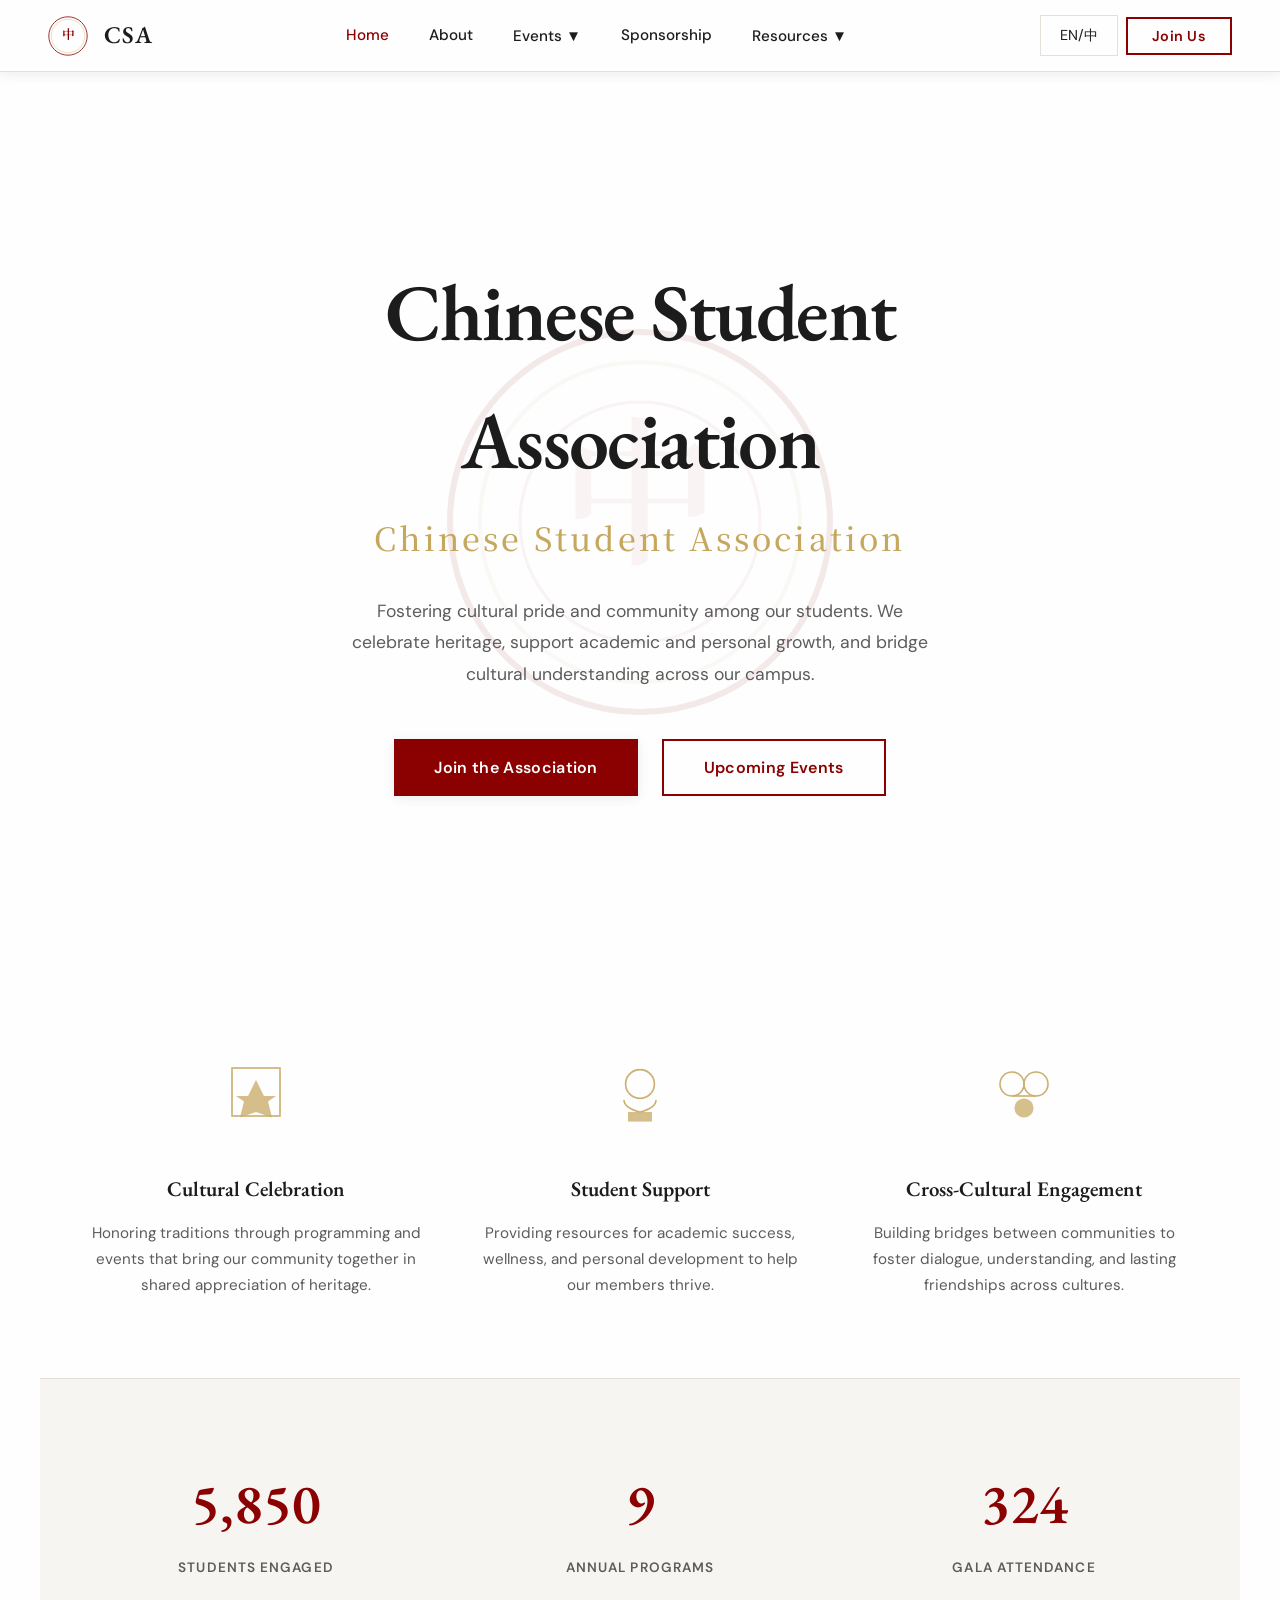
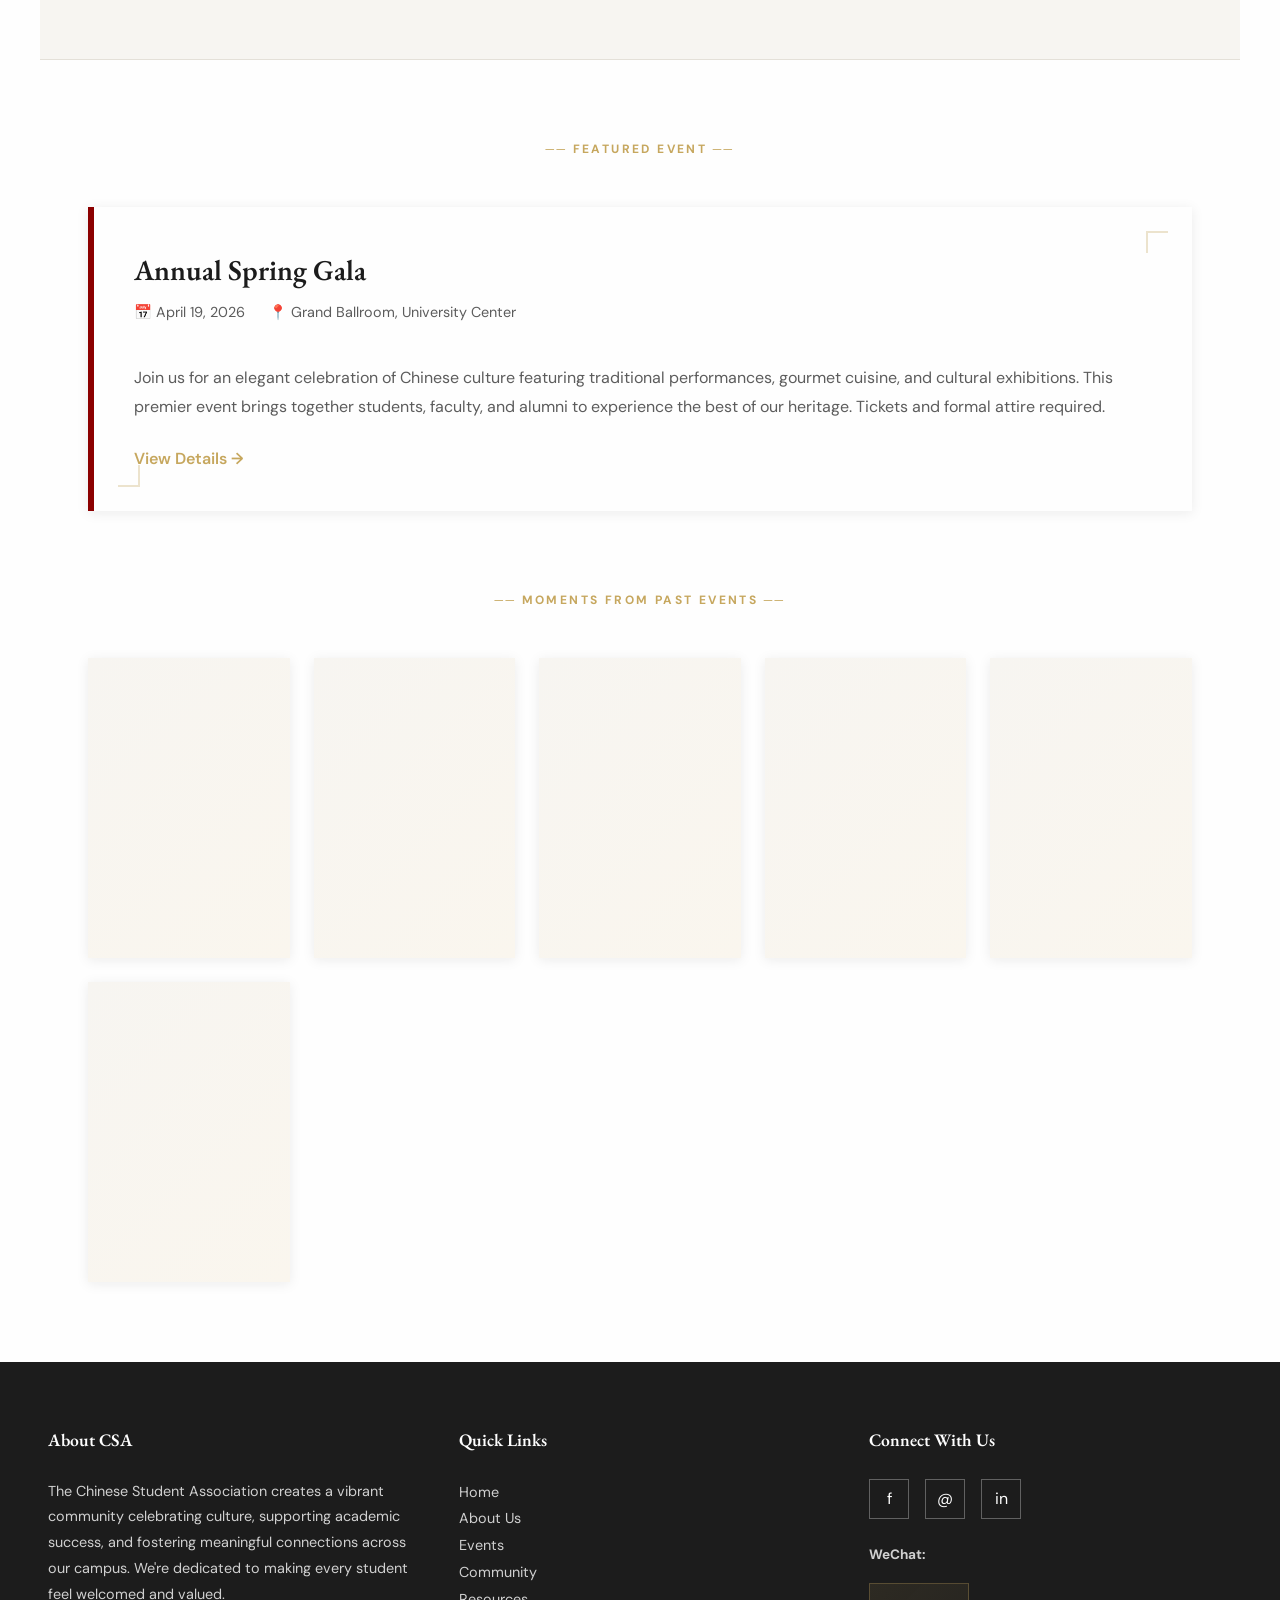
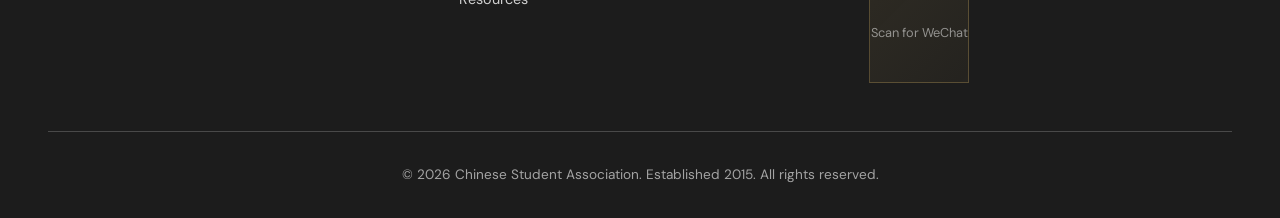
==== index.html @ 844f9dd5 "source repo import" ====
<!DOCTYPE html>
<html lang="en">
<head>
    <meta charset="UTF-8">
    <meta name="viewport" content="width=device-width, initial-scale=1.0">
    <meta name="description" content="Chinese Student Association - Celebrating culture, supporting students, building community.">
    <title>Chinese Student Association | University</title>
    
    <!-- Google Fonts -->
    <link href="https://fonts.googleapis.com/css2?family=EB+Garamond:wght@400;500;600&family=DM+Sans:wght@400;500;600&family=Noto+Serif+SC:wght@400;500;600&display=swap" rel="stylesheet">
    
    <!-- External Stylesheet -->
    <link rel="stylesheet" href="style.css">
</head>
<body>
    <!-- ═════════════════════════════════════════════
         NAVIGATION
         ═════════════════════════════════════════════ -->
    <nav role="navigation" aria-label="Main navigation">
        <div class="nav-left">
            <svg class="nav-seal" viewBox="0 0 100 100" xmlns="http://www.w3.org/2000/svg">
                <circle cx="50" cy="50" r="48" fill="none" stroke="#8B0000" stroke-width="2"/>
                <circle cx="50" cy="50" r="42" fill="none" stroke="#C6A75E" stroke-width="1.5" opacity="0.6"/>
                <text x="50" y="58" font-family="'Noto Serif SC', serif" font-size="32" fill="#8B0000" text-anchor="middle" font-weight="600">中</text>
            </svg>
            <span class="nav-wordmark">CSA</span>
        </div>
        
        <div class="nav-center" role="menubar">
            <a data-page="home" role="menuitem" class="nav-link active" onclick="navigatePage('home')" data-en="Home" data-zh="主页">Home</a>
            <a data-page="about" role="menuitem" class="nav-link" onclick="navigatePage('about')" data-en="About" data-zh="关于">About</a>
            <div class="nav-dropdown">
                <a role="menuitem" class="nav-link" data-page="events" onclick="navigatePage('events'); toggleDropdown(event)">Events ▼</a>
                <div class="dropdown-menu">
                    <a onclick="navigatePage('gallery'); closeDropdown()">Gallery</a>
                    <a onclick="navigatePage('upcoming'); closeDropdown()">Upcoming Events</a>
                    <a onclick="navigatePage('past'); closeDropdown()">Past Events</a>
                </div>
            </div>
            <a data-page="sponsorship" role="menuitem" class="nav-link" onclick="navigatePage('sponsorship')" data-en="Sponsorship" data-zh="赞助">Sponsorship</a>
            <div class="nav-dropdown">
                <a data-page="resources" role="menuitem" class="nav-link" onclick="navigatePage('resources'); toggleDropdown(event)" data-en="Resources ▼" data-zh="资源 ▼">Resources ▼</a>
                <div class="dropdown-menu">
                    <a onclick="navigatePage('resources'); scrollToSection('group-chat'); closeDropdown(); return false;">Student Group Chat</a>
                    <a onclick="navigatePage('resources'); scrollToSection('new-guide'); closeDropdown(); return false;">New Student Guide</a>
                    <a onclick="navigatePage('resources'); scrollToSection('academic-support'); closeDropdown(); return false;">Academic Support</a>
                </div>
            </div>
        </div>
        
        <div class="nav-right">
            <button class="btn-lang" aria-label="Toggle language">EN/中</button>
            <button class="btn-join" aria-label="Join Us button" data-en="Join Us" data-zh="加入我们">Join Us</button>
        </div>
        
        <button class="hamburger" aria-label="Toggle mobile menu" aria-expanded="false">
            <span></span>
            <span></span>
            <span></span>
        </button>
    </nav>
    
    <div class="mobile-menu" role="navigation" aria-label="Mobile navigation">
        <nav style="padding: 0 1.5rem;">
            <a class="nav-link" data-page="home" onclick="navigatePage('home')">Home</a>
            <a class="nav-link" data-page="about" onclick="navigatePage('about')">About</a>
            <a class="nav-link" onclick="navigatePage('events'); toggleMobileDropdown(event)">Events ▼</a>
            <div class="mobile-dropdown-menu" style="display: none; padding-left: 1rem;">
                <a onclick="navigatePage('gallery'); closeDropdown()">Gallery</a>
                <a onclick="navigatePage('upcoming'); closeDropdown()">Upcoming Events</a>
                <a onclick="navigatePage('past'); closeDropdown()">Past Events</a>
            </div>
            <a class="nav-link" data-page="sponsorship" onclick="navigatePage('sponsorship')">Sponsorship</a>
            <a class="nav-link" onclick="navigatePage('resources'); toggleMobileDropdown(event)">Resources ▼</a>
            <div class="mobile-dropdown-menu" style="display: none; padding-left: 1rem;">
                <a onclick="navigatePage('resources'); scrollToSection('group-chat'); closeDropdown(); return false;">Student Group Chat</a>
                <a onclick="navigatePage('resources'); scrollToSection('new-guide'); closeDropdown(); return false;">New Student Guide</a>
                <a onclick="navigatePage('resources'); scrollToSection('academic-support'); closeDropdown(); return false;">Academic Support</a>
            </div>
        </nav>
    </div>
    
    <!-- ═════════════════════════════════════════════
         MAIN CONTENT
         ═════════════════════════════════════════════ -->
    <main>
        <!-- PAGE 1: HOME -->
        <section id="page-home" class="page-section active">
            <!-- Hero -->
            <section class="hero">
                <svg class="hero-watermark" viewBox="0 0 200 200" xmlns="http://www.w3.org/2000/svg">
                    <circle cx="100" cy="100" r="95" fill="none" stroke="#8B0000" stroke-width="3"/>
                    <circle cx="100" cy="100" r="80" fill="none" stroke="#C6A75E" stroke-width="2" opacity="0.7"/>
                    <circle cx="100" cy="100" r="60" fill="none" stroke="#8B0000" stroke-width="1.5" opacity="0.5"/>
                    <text x="100" y="115" font-family="'Noto Serif SC', serif" font-size="80" fill="#8B0000" text-anchor="middle" opacity="0.5" font-weight="600">中</text>
                </svg>
                
                <div class="hero-content">
                    <h1 data-en="Chinese Student Association" data-zh="中华学生协会">Chinese Student Association</h1>
                    <div class="subtitle-zh" data-en="Chinese Student Association" data-zh="中华学生协会">中华学生协会</div>
                    <p>Fostering cultural pride and community among our students. We celebrate heritage, support academic and personal growth, and bridge cultural understanding across our campus.</p>
                    <div class="hero-buttons">
                        <button class="btn-primary btn-join-hero">Join the Association</button>
                        <button class="btn-secondary" onclick="navigatePage('events')">Upcoming Events</button>
                    </div>
                </div>
            </section>
            
            <!-- Mission Strip -->
            <section class="mission-strip">
                <div class="mission-column">
                    <svg class="mission-icon" viewBox="0 0 100 100" xmlns="http://www.w3.org/2000/svg">
                        <rect x="20" y="20" width="60" height="60" fill="none" stroke="#C6A75E" stroke-width="2"/>
                        <path d="M50 35 L60 55 L75 55 L65 62 L70 82 L50 75 L30 82 L35 62 L25 55 L40 55 Z" fill="#C6A75E" opacity="0.8"/>
                    </svg>
                    <h3>Cultural Celebration</h3>
                    <p>Honoring traditions through programming and events that bring our community together in shared appreciation of heritage.</p>
                </div>
                
                <div class="mission-column">
                    <svg class="mission-icon" viewBox="0 0 100 100" xmlns="http://www.w3.org/2000/svg">
                        <circle cx="50" cy="40" r="18" fill="none" stroke="#C6A75E" stroke-width="2"/>
                        <path d="M30 60 Q30 70 50 75 Q70 70 70 60" fill="none" stroke="#C6A75E" stroke-width="2"/>
                        <rect x="35" y="75" width="30" height="12" fill="#C6A75E" opacity="0.8"/>
                    </svg>
                    <h3>Student Support</h3>
                    <p>Providing resources for academic success, wellness, and personal development to help our members thrive.</p>
                </div>
                
                <div class="mission-column">
                    <svg class="mission-icon" viewBox="0 0 100 100" xmlns="http://www.w3.org/2000/svg">
                        <circle cx="35" cy="40" r="15" fill="none" stroke="#C6A75E" stroke-width="2"/>
                        <circle cx="65" cy="40" r="15" fill="none" stroke="#C6A75E" stroke-width="2"/>
                        <path d="M35 55 L65 55" stroke="#C6A75E" stroke-width="2"/>
                        <circle cx="50" cy="70" r="12" fill="#C6A75E" opacity="0.8"/>
                    </svg>
                    <h3>Cross-Cultural Engagement</h3>
                    <p>Building bridges between communities to foster dialogue, understanding, and lasting friendships across cultures.</p>
                </div>
            </section>
            
            <!-- Statistics -->
            <section class="statistics">
                <div class="stat-item">
                    <h2 data-target="9000" class="stat-counter">0</h2>
                    <p>Students Engaged</p>
                </div>
                <div class="stat-item">
                    <h2 data-target="15" class="stat-counter">0</h2>
                    <p>Annual Programs</p>
                </div>
                <div class="stat-item">
                    <h2 data-target="500" class="stat-counter">0</h2>
                    <p>Gala Attendance</p>
                </div>
            </section>
            
            <!-- Featured Event -->
            <section class="featured-event-section">
                <div class="section-label">── FEATURED EVENT ──</div>
                <div class="featured-event-card">
                    <div class="event-header">
                        <div class="event-info">
                            <h3>Annual Spring Gala</h3>
                            <div class="event-meta">
                                <span>📅 April 19, 2026</span>
                                <span>📍 Grand Ballroom, University Center</span>
                            </div>
                        </div>
                    </div>
                    <p>Join us for an elegant celebration of Chinese culture featuring traditional performances, gourmet cuisine, and cultural exhibitions. This premier event brings together students, faculty, and alumni to experience the best of our heritage. Tickets and formal attire required.</p>
                    <a class="event-link" onclick="navigatePage('events')">View Details →</a>
                </div>
            </section>
            
            <!-- Gallery Preview -->
            <section class="gallery-preview">
                <div class="section-label">── MOMENTS FROM PAST EVENTS ──</div>
                <div class="gallery-grid">
                    <div class="gallery-item">
                        <div class="gallery-item-overlay">
                            <div class="gallery-caption">Mid-Autumn Festival</div>
                        </div>
                    </div>
                    <div class="gallery-item">
                        <div class="gallery-item-overlay">
                            <div class="gallery-caption">Lunar New Year Celebration</div>
                        </div>
                    </div>
                    <div class="gallery-item">
                        <div class="gallery-item-overlay">
                            <div class="gallery-caption">Cultural Workshop</div>
                        </div>
                    </div>
                    <div class="gallery-item">
                        <div class="gallery-item-overlay">
                            <div class="gallery-caption">Community Potluck</div>
                        </div>
                    </div>
                    <div class="gallery-item">
                        <div class="gallery-item-overlay">
                            <div class="gallery-caption">Language Exchange</div>
                        </div>
                    </div>
                    <div class="gallery-item">
                        <div class="gallery-item-overlay">
                            <div class="gallery-caption">Spring Gala Highlights</div>
                        </div>
                    </div>
                </div>
            </section>
        </section>
        
        <!-- PAGE 2: ABOUT -->
        <section id="page-about" class="page-section">
            <!-- Mission & Vision -->
            <section class="mission-vision">
                <div>
                    <h2>Our Mission</h2>
                    <p>The Chinese Student Association is dedicated to creating an inclusive community where students of all backgrounds can celebrate, learn, and grow together. We honor Chinese cultural traditions while fostering meaningful connections across our diverse campus through cultural events, educational programs, and community service.</p>
                </div>
                <div>
                    <h2>Our Vision</h2>
                    <p>We envision a vibrant campus community where cultural exchange thrives, where students feel supported in their academic and personal journeys, and where the richness of Chinese heritage is appreciated and respected by all. Through intentional programming and meaningful dialogue, we aim to strengthen bonds within our community and across the entire university.</p>
                </div>
            </section>
            
            <!-- Timeline -->
            <section class="timeline">
                <h2>Organizational History</h2>
                <div class="timeline-item">
                    <div class="timeline-date">
                        <strong>2015</strong>
                    </div>
                    <div class="timeline-content">
                        <h3>Founded</h3>
                        <p>Chinese Student Association established with a small group of dedicated students seeking to build community and celebrate heritage on campus.</p>
                    </div>
                </div>
                <div class="timeline-item">
                    <div class="timeline-date">
                        <strong>2017</strong>
                    </div>
                    <div class="timeline-content">
                        <h3>First Annual Spring Gala</h3>
                        <p>Launch of our signature event, the Spring Gala, attracting over 200 attendees and becoming a hallmark of our programming.</p>
                    </div>
                </div>
                <div class="timeline-item">
                    <div class="timeline-date">
                        <strong>2019</strong>
                    </div>
                    <div class="timeline-content">
                        <h3>Committee Expansion</h3>
                        <p>Introduced formalized committee structure to better serve our growing membership across cultural, academic, and community initiatives.</p>
                    </div>
                </div>
                <div class="timeline-item">
                    <div class="timeline-date">
                        <strong>2022</strong>
                    </div>
                    <div class="timeline-content">
                        <h3>Campus Recognition</h3>
                        <p>Received formal recognition as a key cultural organization on campus, expanding our reach to over 5,000 engaged students annually.</p>
                    </div>
                </div>
                <div class="timeline-item">
                    <div class="timeline-date">
                        <strong>2024</strong>
                    </div>
                    <div class="timeline-content">
                        <h3>Strategic Partnerships</h3>
                        <p>Established partnerships with academic departments and community organizations to integrate cultural education into broader campus initiatives.</p>
                    </div>
                </div>
            </section>
            
            <!-- Executive Board -->
            <section class="executive-board">
                <h2>Executive Board</h2>
                <div class="board-grid">
                    <div class="board-member">
                        <div class="board-portrait"></div>
                        <h4>Jennifer Wang</h4>
                        <p>President</p>
                    </div>
                    <div class="board-member">
                        <div class="board-portrait"></div>
                        <h4>Michael Liu</h4>
                        <p>Vice President</p>
                    </div>
                    <div class="board-member">
                        <div class="board-portrait"></div>
                        <h4>Sophie Chen</h4>
                        <p>Treasurer</p>
                    </div>
                    <div class="board-member">
                        <div class="board-portrait"></div>
                        <h4>David Zhang</h4>
                        <p>Secretary</p>
                    </div>
                    <div class="board-member">
                        <div class="board-portrait"></div>
                        <h4>Emily Xu</h4>
                        <p>Events Coordinator</p>
                    </div>
                    <div class="board-member">
                        <div class="board-portrait"></div>
                        <h4>Nathan Tang</h4>
                        <p>Outreach Lead</p>
                    </div>
                </div>
            </section>
            
            <!-- Committees -->
            <section class="committees-table">
                <h2 style="text-align: center; margin-bottom: 2rem;">Our Committees</h2>
                <table>
                    <thead>
                        <tr>
                            <th>Committee</th>
                            <th>Scope</th>
                            <th>Lead</th>
                            <th>Open Positions</th>
                        </tr>
                    </thead>
                    <tbody>
                        <tr>
                            <td><strong>Cultural Events</strong></td>
                            <td>Plans and executes signature events including the Spring Gala, Lunar New Year celebrations, and festival programming that honors Chinese traditions and brings community together.</td>
                            <td>Emily Xu</td>
                            <td>2 Coordinators</td>
                        </tr>
                        <tr>
                            <td><strong>Academic Support</strong></td>
                            <td>Provides peer tutoring, study groups, and mentorship programs connecting students with academic resources and fostering intellectual development across all disciplines.</td>
                            <td>Sarah Kim</td>
                            <td>3 Mentors</td>
                        </tr>
                        <tr>
                            <td><strong>Community Outreach</strong></td>
                            <td>Engages with broader campus and local communities through service projects, cultural education, and collaborative programming that strengthens relationships and builds understanding.</td>
                            <td>Nathan Tang</td>
                            <td>4 Volunteers</td>
                        </tr>
                        <tr>
                            <td><strong>Wellness & Social</strong></td>
                            <td>Organizes social gatherings, wellness workshops, and support networks that prioritize member health, belonging, and personal well-being within a caring community environment.</td>
                            <td>Jessica Park</td>
                            <td>2 Coordinators</td>
                        </tr>
                    </tbody>
                </table>
            </section>
            
            <!-- Partners -->
            <section class="partners">
                <h2>Our Partners</h2>
                <div class="partners-grid">
                    <div class="partner-logo">International Office</div>
                    <div class="partner-logo">Student Life</div>
                    <div class="partner-logo">Diversity Center</div>
                    <div class="partner-logo">Academic Affairs</div>
                    <div class="partner-logo">Career Services</div>
                    <div class="partner-logo">Community Partners</div>
                </div>
            </section>
        </section>
        
        <!-- PAGE 3: EVENTS -->
        <section id="page-events" class="page-section">
            <div class="events-hub" style="max-width: 1200px; margin: 3rem auto; padding: 0 3rem; text-align: center;">
                <h1 style="font-family: var(--font-display); font-size: 2.5rem; color: var(--color-ink); margin-bottom: 2rem; font-weight: 600;">Events Hub</h1>
                <p style="color: var(--color-subtext); font-size: 1.1rem; margin-bottom: 3rem;">Explore our gallery, upcoming events, and past celebrations</p>
                
                <div style="display: grid; grid-template-columns: repeat(auto-fit, minmax(250px, 1fr)); gap: 2rem;">
                    <div class="hub-card" onclick="navigatePage('gallery')" style="cursor: pointer; background-color: var(--bg-secondary); padding: 2rem; border: 1px solid var(--color-border); transition: all 0.3s ease;">
                        <h3 style="font-family: var(--font-display); font-size: 1.5rem; color: var(--color-ink); margin-bottom: 1rem; font-weight: 600;">📸 Gallery</h3>
                        <p style="color: var(--color-subtext); margin-bottom: 1.5rem;">View moments from past events and celebrations</p>
                        <a style="color: var(--color-gold); font-weight: 600; text-decoration: none;">View Gallery →</a>
                    </div>
                    
                    <div class="hub-card" onclick="navigatePage('upcoming')" style="cursor: pointer; background-color: var(--bg-secondary); padding: 2rem; border: 1px solid var(--color-border); transition: all 0.3s ease;">
                        <h3 style="font-family: var(--font-display); font-size: 1.5rem; color: var(--color-ink); margin-bottom: 1rem; font-weight: 600;">📅 Upcoming Events</h3>
                        <p style="color: var(--color-subtext); margin-bottom: 1.5rem;">Discover what's coming next</p>
                        <a style="color: var(--color-gold); font-weight: 600; text-decoration: none;">See Events →</a>
                    </div>
                    
                    <div class="hub-card" onclick="navigatePage('past')" style="cursor: pointer; background-color: var(--bg-secondary); padding: 2rem; border: 1px solid var(--color-border); transition: all 0.3s ease;">
                        <h3 style="font-family: var(--font-display); font-size: 1.5rem; color: var(--color-ink); margin-bottom: 1rem; font-weight: 600;">📚 Past Events</h3>
                        <p style="color: var(--color-subtext); margin-bottom: 1.5rem;">Explore our event history</p>
                        <a style="color: var(--color-gold); font-weight: 600; text-decoration: none;">View Archive →</a>
                    </div>
                </div>
            </div>
        </section>
        
        <!-- PAGE 3A: GALLERY -->
        <section id="page-gallery" class="page-section">
            <section class="gallery-preview" style="margin-top: 2rem;">
                <div class="section-label">── GALLERY ──</div>
                <div class="gallery-grid">
                    <div class="gallery-item">
                        <div class="gallery-item-overlay">
                            <div class="gallery-caption">Mid-Autumn Festival</div>
                        </div>
                    </div>
                    <div class="gallery-item">
                        <div class="gallery-item-overlay">
                            <div class="gallery-caption">Lunar New Year Celebration</div>
                        </div>
                    </div>
                    <div class="gallery-item">
                        <div class="gallery-item-overlay">
                            <div class="gallery-caption">Cultural Workshop</div>
                        </div>
                    </div>
                    <div class="gallery-item">
                        <div class="gallery-item-overlay">
                            <div class="gallery-caption">Community Potluck</div>
                        </div>
                    </div>
                    <div class="gallery-item">
                        <div class="gallery-item-overlay">
                            <div class="gallery-caption">Language Exchange</div>
                        </div>
                    </div>
                    <div class="gallery-item">
                        <div class="gallery-item-overlay">
                            <div class="gallery-caption">Spring Gala Highlights</div>
                        </div>
                    </div>
                </div>
            </section>
            <div style="max-width: 1200px; margin: 3rem auto; padding: 0 3rem; text-align: center;">
                <button class="btn-secondary" onclick="navigatePage('events')" style="margin-top: 2rem;">← Back to Events Hub</button>
            </div>
        </section>
        
        <!-- PAGE 3B: UPCOMING EVENTS -->
        <section id="page-upcoming" class="page-section">
            <div class="events-container">
                <h2 style="font-family: var(--font-display); font-size: 2rem; color: var(--color-ink); margin: 3rem 0 2rem; text-align: center; font-weight: 600;">── UPCOMING EVENTS ──</h2>
                
                <div class="event-card" data-category="upcoming">
                    <div class="event-date-badge">April 19</div>
                    <div class="event-card-body">
                        <span class="event-category">Signature</span>
                        <h3>Annual Spring Gala</h3>
                        <div class="event-location">📍 Grand Ballroom, University Center</div>
                        <div class="event-description">Our premier annual celebration featuring traditional performances, gourmet Chinese cuisine, cultural exhibitions, and networking opportunities. Formal attire required. This elegant evening brings together students, faculty, alumni, and community partners.</div>
                    </div>
                </div>
                
                <div class="event-card" data-category="upcoming">
                    <div class="event-date-badge">April 6</div>
                    <div class="event-card-body">
                        <span class="event-category">Workshop</span>
                        <h3>Chinese Calligraphy Masterclass</h3>
                        <div class="event-location">📍 Art Studio, Building C</div>
                        <div class="event-description">Learn the art of traditional Chinese calligraphy from a visiting master calligrapher. Discover the history, techniques, and philosophy behind this ancient art form. All skill levels welcome. Materials provided.</div>
                    </div>
                </div>
                
                <div class="event-card" data-category="upcoming">
                    <div class="event-date-badge">May 3</div>
                    <div class="event-card-body">
                        <span class="event-category">Social</span>
                        <h3>Community Potluck & Game Night</h3>
                        <div class="event-location">📍 Student Center, Room 150</div>
                        <div class="event-description">Join us for an evening of food, laughter, and friendly competition. Bring your favorite dish to share and enjoy traditional games, card games, and conversation. Open to all students and community members.</div>
                    </div>
                </div>
                
                <h3 style="font-family: var(--font-display); font-size: 1.5rem; color: var(--color-ink); margin: 3rem 0 2rem; font-weight: 600;">── SIGNATURE EVENTS ──</h3>
                
                <div class="signature-event-card" data-category="signature">
                    <h3>Annual Spring Gala</h3>
                    <p>Our flagship event celebrating Chinese culture with traditional music and dance performances, authentic cuisine, cultural displays, and a formal evening that honors our heritage and builds community.</p>
                    <p style="margin-bottom: 0;"><strong>Held annually:</strong> April • ~500 attendees • Formal attire</p>
                </div>
                
                <div class="signature-event-card" data-category="signature">
                    <h3>Lunar New Year Celebration</h3>
                    <p>A vibrant festival featuring traditional performances, lion dances, cultural activities for all ages, festive decorations, and special cuisine. This colorful event welcomes the new year in style and brings our entire campus community together.</p>
                    <p style="margin-bottom: 0;"><strong>Held annually:</strong> February • Open to campus</p>
                </div>
                
                <div class="signature-event-card" data-category="signature">
                    <h3>Mid-Autumn Festival</h3>
                    <p>Celebrate the harvest moon with traditional moon cakes, lantern displays, cultural performances, and outdoor festivities. This cherished event honors tradition while creating memorable moments for students and families.</p>
                    <p style="margin-bottom: 0;"><strong>Held annually:</strong> September/October • Family-friendly</p>
                </div>
                
                <div style="text-align: center; margin-top: 3rem;">
                    <button class="btn-secondary" onclick="navigatePage('events')">← Back to Events Hub</button>
                </div>
            </div>
        </section>
        
        <!-- PAGE 3C: PAST EVENTS -->
        <section id="page-past" class="page-section">
            <div class="events-container">
                <h2 style="font-family: var(--font-display); font-size: 2rem; color: var(--color-ink); margin: 3rem 0 2rem; text-align: center; font-weight: 600;">── PAST EVENTS ARCHIVE ──</h2>
                
                <div class="past-archive">
                    <table>
                        <thead>
                            <tr>
                                <th>Year</th>
                                <th>Event Name</th>
                                <th>Attendance</th>
                            </tr>
                        </thead>
                        <tbody>
                            <tr>
                                <td>2025</td>
                                <td>Spring Gala: A Night of Heritage</td>
                                <td>480 attendees</td>
                            </tr>
                            <tr>
                                <td>2025</td>
                                <td>Lunar New Year Festival</td>
                                <td>650 attendees</td>
                            </tr>
                            <tr>
                                <td>2024</td>
                                <td>Mid-Autumn Celebration</td>
                                <td>420 attendees</td>
                            </tr>
                            <tr>
                                <td>2024</td>
                                <td>Annual Spring Gala</td>
                                <td>510 attendees</td>
                            </tr>
                            <tr>
                                <td>2024</td>
                                <td>Cultural Language Exchange</td>
                                <td>185 attendees</td>
                            </tr>
                            <tr>
                                <td>2023</td>
                                <td>Spring Gala: Celebrating Excellence</td>
                                <td>465 attendees</td>
                            </tr>
                        </tbody>
                    </table>
                </div>
                
                <div style="text-align: center; margin-top: 3rem;">
                    <button class="btn-secondary" onclick="navigatePage('events')">← Back to Events Hub</button>
                </div>
            </div>
        </section>
        
        <!-- PAGE 4: SPONSORSHIP -->
        <section id="page-sponsorship" class="page-section">
            <!-- Hero -->
            <section class="sponsorship-hero hero">
                <h1>Sponsorship &amp; Partnership</h1>
                <div class="subtitle-zh">合作与支持</div>
                <p>The Chinese Student Association welcomes partnerships with organizations who share our commitment to cultural education, student development, and community engagement.
Through structured programming and responsible stewardship, we offer sponsors meaningful visibility within a thoughtful academic setting.</p>
                <div class="hero-buttons">
                    <button class="btn-primary">Request Sponsorship Packet</button>
                    <button class="btn-secondary">Contact Partnerships Committee</button>
                </div>
            </section>

            <!-- Why Partner With CSA -->
            <section class="why-partner">
                <h2>Why Partner With CSA</h2>
                <div class="why-grid">
                    <div class="why-item">
                        <h3>Cultural Impact</h3>
                        <p>CSA hosts curated programs reaching 9,000+ students annually across cultural, academic, and community initiatives.</p>
                    </div>
                    <div class="why-item">
                        <h3>Academic Alignment</h3>
                        <p>Our events are designed in coordination with campus departments and uphold university standards of professionalism and inclusivity.</p>
                    </div>
                    <div class="why-item">
                        <h3>Long-Term Visibility</h3>
                        <p>Sponsors benefit from recurring exposure through signature events, formal galas, and educational programming.</p>
                    </div>
                </div>
            </section>

            <!-- Sponsorship Tiers -->
            <section class="sponsorship-tiers">
                <h2>Sponsorship Tiers</h2>
                <div class="tier-divider"></div>
                <table class="tier-table">
                    <thead>
                        <tr>
                            <th>Tier</th>
                            <th>Contribution</th>
                            <th>Benefits</th>
                        </tr>
                    </thead>
                    <tbody>
                        <tr>
                            <td>Title Sponsor</td>
                            <td>$5,000+</td>
                            <td>Logo placement at signature events, stage acknowledgment, program feature, social recognition, booth opportunity</td>
                        </tr>
                        <tr>
                            <td>Gold Sponsor</td>
                            <td>$2,500</td>
                            <td>Event banner placement, digital promotion, verbal recognition</td>
                        </tr>
                        <tr>
                            <td>Silver Sponsor</td>
                            <td>$1,000</td>
                            <td>Website recognition and event program listing</td>
                        </tr>
                        <tr>
                            <td>Community Partner</td>
                            <td>In-kind</td>
                            <td>Collaborative branding and shared programming</td>
                        </tr>
                    </tbody>
                </table>
                <div class="tier-divider"></div>
            </section>

            <!-- Signature Event Exposure -->
            <section class="signature-exposure">
                <h2>Signature Event Exposure</h2>
                <div class="signature-card">
                    <h3>Autumn Cultural Gala</h3>
                    <ul>
                        <li>500+ attendees</li>
                        <li>Formal stage recognition</li>
                        <li>Program booklet logo placement</li>
                        <li>VIP seating opportunity</li>
                    </ul>
                </div>
                <div class="signature-card">
                    <h3>Spring Lantern Evening</h3>
                    <ul>
                        <li>300+ attendees</li>
                        <li>Interactive sponsor table option</li>
                        <li>Featured mention in promotional materials</li>
                    </ul>
                </div>
            </section>

            <!-- Audience & Reach -->
            <section class="statistics sponsorship-stats">
                <div class="stat-item">
                    <h2 data-target="9000" class="stat-counter">0</h2>
                    <p>Students Engaged Annually</p>
                </div>
                <div class="stat-item">
                    <h2 data-target="15" class="stat-counter">0</h2>
                    <p>Programs Each Year</p>
                </div>
                <div class="stat-item">
                    <h2 data-target="500" class="stat-counter">0</h2>
                    <p>Gala Attendance</p>
                </div>
            </section>

            <!-- Testimonials -->
            <section class="testimonial-section">
                <p>“Our partnership with CSA provided meaningful engagement with students in an academic and culturally respectful setting.”</p>
                <div class="testimonial-attribution">— Campus Cultural Center</div>
            </section>

            <!-- Contact Section -->
            <section class="contact-section">
                <h2>Partnerships Committee</h2>
                <p><strong>Lead:</strong> Director of Partnerships</p>
                <p><strong>Email:</strong> <a href="mailto:partnerships@csa-university.edu">partnerships@csa-university.edu</a></p>
                <div class="hero-buttons" style="justify-content: center; margin-top: 1.5rem;">
                    <button class="btn-primary">Download Sponsorship Packet</button>
                    <button class="btn-secondary">Schedule Consultation</button>
                </div>
            </section>
        </section>
        
        <!-- PAGE 5: RESOURCES -->
        <section id="page-resources" class="page-section">
            <div class="resources-container">
                <h1>Resources & Support</h1>
                
                <!-- Section anchors for dropdown navigation -->
                <section id="group-chat" style="margin-top:2rem;">
                    <h2>Student Group Chat</h2>
                    <p>Join our official student group chats on campus platforms to stay informed, connect with peers, and coordinate study sessions or events.</p>
                </section>
                <section id="new-guide" style="margin-top:2rem;">
                    <h2>New Student Guide</h2>
                    <p>Essential information for navigating campus life, meeting other students, and taking advantage of university resources.</p>
                </section>
                <section id="academic-support" style="margin-top:2rem;">
                    <h2>Academic Support</h2>
                    <p>Connect with peer tutors, access study resources, and join collaborative learning groups across all academic disciplines.</p>
                </section>
                
                <div class="resource-grid">
                    <div class="resource-card">
                        <svg class="resource-icon" viewBox="0 0 100 100" xmlns="http://www.w3.org/2000/svg">
                            <rect x="15" y="20" width="70" height="60" fill="none" stroke="#8B0000" stroke-width="2" rx="4"/>
                            <line x1="25" y1="35" x2="75" y2="35" stroke="#8B0000" stroke-width="1.5"/>
                            <line x1="25" y1="45" x2="75" y2="45" stroke="#8B0000" stroke-width="1.5"/>
                            <line x1="25" y1="55" x2="65" y2="55" stroke="#8B0000" stroke-width="1.5"/>
                        </svg>
                        <h3>Academic Support</h3>
                        <p>Connect with peer tutors, access study resources, and join collaborative learning groups across all academic disciplines.</p>
                        <div class="resource-content">
                            <p>We offer:</p>
                            <p>• Peer tutoring in mathematics, sciences, languages, and humanities</p>
                            <p>• Study groups organized by major and course level</p>
                            <p>• Academic success workshops addressing exam preparation, research, and writing</p>
                            <p>• Mentorship connecting you with experienced students in your field</p>
                        </div>
                    </div>
                    
                    <div class="resource-card">
                        <svg class="resource-icon" viewBox="0 0 100 100" xmlns="http://www.w3.org/2000/svg">
                            <path d="M50 20 Q70 30 70 50 Q70 70 50 80 Q30 70 30 50 Q30 30 50 20" fill="none" stroke="#8B0000" stroke-width="2"/>
                            <circle cx="50" cy="50" r="8" fill="#8B0000"/>
                            <line x1="50" y1="42" x2="50" y2="58" stroke="#8B0000" stroke-width="2"/>
                            <line x1="42" y1="50" x2="58" y2="50" stroke="#8B0000" stroke-width="2"/>
                        </svg>
                        <h3>New Student Guide</h3>
                        <p>Essential information for navigating campus life, meeting other students, and taking advantage of university resources.</p>
                        <div class="resource-content">
                            <p>Explore:</p>
                            <p>• Campus map and essential locations</p>
                            <p>• Orientation events and welcome programs</p>
                            <p>• Housing, dining, and student services</p>
                            <p>• Getting involved on campus and finding your community</p>
                        </div>
                    </div>
                    
                    <div class="resource-card">
                        <svg class="resource-icon" viewBox="0 0 100 100" xmlns="http://www.w3.org/2000/svg">
                            <path d="M30 35 L50 50 L70 35" fill="none" stroke="#8B0000" stroke-width="2" stroke-linecap="round"/>
                            <path d="M30 50 L50 65 L70 50" fill="none" stroke="#8B0000" stroke-width="2" stroke-linecap="round"/>
                            <circle cx="50" cy="50" r="30" fill="none" stroke="#8B0000" stroke-width="1.5" opacity="0.3"/>
                        </svg>
                        <h3>Career Development</h3>
                        <p>Resources for resume building, interview preparation, internship opportunities, and professional networking.</p>
                        <div class="resource-content">
                            <p>We support:</p>
                            <p>• Career exploration and interest assessment</p>
                            <p>• Resume and cover letter workshops</p>
                            <p>• Interview preparation and practice</p>
                            <p>• Networking with alumni and industry professionals</p>
                        </div>
                    </div>
                    
                    <div class="resource-card">
                        <svg class="resource-icon" viewBox="0 0 100 100" xmlns="http://www.w3.org/2000/svg">
                            <circle cx="50" cy="45" r="20" fill="none" stroke="#8B0000" stroke-width="2"/>
                            <path d="M35 65 Q35 75 50 78 Q65 75 65 65" fill="none" stroke="#8B0000" stroke-width="2"/>
                            <circle cx="45" cy="40" r="3" fill="#8B0000"/>
                            <circle cx="55" cy="40" r="3" fill="#8B0000"/>
                            <path d="M45 50 Q50 55 55 50" fill="none" stroke="#8B0000" stroke-width="2" stroke-linecap="round"/>
                        </svg>
                        <h3>Wellness Resources</h3>
                        <p>Mental health support, stress management, fitness activities, and community gathering spaces for holistic well-being.</p>
                        <div class="resource-content">
                            <p>Access to:</p>
                            <p>• Counseling and mental health support services</p>
                            <p>• Stress management and meditation workshops</p>
                            <p>• Wellness events and recreational activities</p>
                            <p>• Community support and peer mentoring</p>
                        </div>
                    </div>
                    
                    <div class="resource-card">
                        <svg class="resource-icon" viewBox="0 0 100 100" xmlns="http://www.w3.org/2000/svg">
                            <rect x="20" y="25" width="60" height="50" fill="none" stroke="#8B0000" stroke-width="2" rx="2"/>
                            <path d="M30 35 Q50 50 70 35" fill="none" stroke="#8B0000" stroke-width="1.5"/>
                            <text x="50" y="60" font-family="'Noto Serif SC', serif" font-size="16" fill="#8B0000" text-anchor="middle" font-weight="600">中</text>
                        </svg>
                        <h3>Cultural Education</h3>
                        <p>Deepen your understanding of Chinese heritage through language, history, arts, and cultural traditions.</p>
                        <div class="resource-content">
                            <p>Discover:</p>
                            <p>• Mandarin and other Chinese language learning resources</p>
                            <p>• Cultural history and traditions workshops</p>
                            <p>• Arts and crafts programs (calligraphy, painting, cooking)</p>
                            <p>• Cross-cultural dialogue and exchange opportunities</p>
                        </div>
                    </div>
                    
                    <div class="resource-card">
                        <svg class="resource-icon" viewBox="0 0 100 100" xmlns="http://www.w3.org/2000/svg">
                            <circle cx="50" cy="50" r="25" fill="none" stroke="#8B0000" stroke-width="2"/>
                            <line x1="50" y1="25" x2="50" y2="40" stroke="#8B0000" stroke-width="2"/>
                            <line x1="50" y1="60" x2="50" y2="75" stroke="#8B0000" stroke-width="2"/>
                            <line x1="25" y1="50" x2="40" y2="50" stroke="#8B0000" stroke-width="2"/>
                            <line x1="60" y1="50" x2="75" y2="50" stroke="#8B0000" stroke-width="2"/>
                        </svg>
                        <h3>Campus Navigation</h3>
                        <p>Guide to campus facilities, student services, and resources to help you make the most of your university experience.</p>
                        <div class="resource-content">
                            <p>Find out about:</p>
                            <p>• Library services and academic spaces</p>
                            <p>• Recreational facilities and sports programs</p>
                            <p>• Student services and administrative offices</p>
                            <p>• On-campus and off-campus resources</p>
                        </div>
                    </div>
                </div>
            </div>
        </section>
    </main>
    
    <!-- ═════════════════════════════════════════════
         JOIN MODAL
         ═════════════════════════════════════════════ -->
    <div id="join-modal" class="modal">
        <div class="modal-content">
            <button class="modal-close" aria-label="Close modal">&times;</button>
            
            <div class="join-form-state">
                <h2>Join the CSA</h2>
                
                <div style="margin-bottom: 2rem;">
                    <label style="display: block; margin-bottom: 1rem; font-weight: 600; color: var(--color-ink);">Select Your Membership Type</label>
                    <div class="membership-options">
                        <div class="membership-option">
                            <input type="radio" id="member-community" name="membership" value="community" checked>
                            <label for="member-community">
                                <strong>Community Member</strong>
                                <span>Attend events and stay connected</span>
                            </label>
                        </div>
                        <div class="membership-option">
                            <input type="radio" id="member-active" name="membership" value="active">
                            <label for="member-active">
                                <strong>Active Member</strong>
                                <span>Get involved with committees and programs</span>
                            </label>
                        </div>
                        <div class="membership-option">
                            <input type="radio" id="member-leadership" name="membership" value="leadership">
                            <label for="member-leadership">
                                <strong>Leadership</strong>
                                <span>Shape the organization and lead initiatives</span>
                            </label>
                        </div>
                    </div>
                </div>
                
                <form id="join-form">
                    <div class="form-group">
                        <label for="join-name">Full Name *</label>
                        <input type="text" id="join-name" name="name" required>
                    </div>
                    
                    <div class="form-group">
                        <label for="join-email">Email Address *</label>
                        <input type="email" id="join-email" name="email" required>
                    </div>
                    
                    <div class="form-group">
                        <label for="join-year">Year of Study *</label>
                        <select id="join-year" name="year" style="width: 100%; padding: 0.8rem; border: 1px solid var(--color-border); font-family: var(--font-body); font-size: 0.9rem; color: var(--color-ink); background-color: var(--bg-primary); cursor: pointer;" required>
                            <option value="">Select year...</option>
                            <option value="first">First Year</option>
                            <option value="second">Second Year</option>
                            <option value="third">Third Year</option>
                            <option value="fourth">Fourth Year</option>
                            <option value="graduate">Graduate Student</option>
                        </select>
                    </div>
                    
                    <div class="form-group">
                        <label for="join-major">Major/Field of Study *</label>
                        <input type="text" id="join-major" name="major" required>
                    </div>
                    
                    <button type="submit" class="submit-btn">Complete Registration</button>
                </form>
            </div>
            
            <div class="thank-you-state">
                <h3>Welcome to CSA!</h3>
                <p>Thank you for joining the Chinese Student Association. We're excited to have you as part of our community.</p>
                <p>Check your email for membership details and our upcoming events calendar.</p>
                <button class="btn-primary" onclick="closeModal()" style="width: 100%; margin-top: 1.5rem;">Close</button>
            </div>
        </div>
    </div>
    
    <!-- ═════════════════════════════════════════════
         FOOTER
         ═════════════════════════════════════════════ -->
    <footer role="contentinfo">
        <div class="footer-content">
            <div class="footer-column">
                <h3>About CSA</h3>
                <p>The Chinese Student Association creates a vibrant community celebrating culture, supporting academic success, and fostering meaningful connections across our campus. We're dedicated to making every student feel welcomed and valued.</p>
            </div>
            
            <div class="footer-column">
                <h3>Quick Links</h3>
                <a onclick="navigatePage('home'); scrollToTop();">Home</a><br>
                <a onclick="navigatePage('about'); scrollToTop();">About Us</a><br>
                <a onclick="navigatePage('events'); scrollToTop();">Events</a><br>
                <a onclick="navigatePage('community'); scrollToTop();">Community</a><br>
                <a onclick="navigatePage('resources'); scrollToTop();">Resources</a>
            </div>
            
            <div class="footer-column">
                <h3>Connect With Us</h3>
                <div class="social-icons">
                    <div class="social-icon" title="Facebook" role="link" tabindex="0">f</div>
                    <div class="social-icon" title="Instagram" role="link" tabindex="0">@</div>
                    <div class="social-icon" title="LinkedIn" role="link" tabindex="0">in</div>
                </div>
                <p style="margin-top: 1.5rem; font-size: 0.85rem;"><strong>WeChat:</strong></p>
                <div class="wechat-qr">Scan for WeChat</div>
            </div>
        </div>
        
        <div class="footer-divider">
            <p>&copy; 2026 Chinese Student Association. Established 2015. All rights reserved.</p>
        </div>
    </footer>
    
    <!-- ═════════════════════════════════════════════
         EXTERNAL JAVASCRIPT
         ═════════════════════════════════════════════ -->
    <script src="script.js"></script>
</body>
</html>
---- style.css ----
/* ═══════════════════════════════════════════
   RESET & ROOT VARIABLES
   ═══════════════════════════════════════════ */

* {
    margin: 0;
    padding: 0;
    box-sizing: border-box;
}

:root {
    --bg-primary: #FEFEFE;
    --bg-secondary: #F7F5F1;
    --bg-hover: #FAF6EE;
    --color-crimson: #8B0000;
    --color-gold: #C6A75E;
    --color-ink: #1C1C1C;
    --color-subtext: #5C5C5C;
    --color-border: #E4E0D8;
    
    --font-display: 'EB Garamond', serif;
    --font-body: 'DM Sans', sans-serif;
    --font-accent: 'Noto Serif SC', serif;
    
    --shadow-soft: 0 2px 12px rgba(28, 28, 28, 0.08);
    --shadow-medium: 0 4px 20px rgba(28, 28, 28, 0.12);
}

html {
    scroll-behavior: smooth;
}

body {
    font-family: var(--font-body);
    color: var(--color-ink);
    background-color: var(--bg-primary);
    line-height: 1.6;
}

/* ═══════════════════════════════════════════
   NAVIGATION
   ═══════════════════════════════════════════ */

nav {
    position: sticky;
    top: 0;
    height: 72px;
    background-color: var(--bg-primary);
    border-bottom: 1px solid var(--color-border);
    display: flex;
    align-items: center;
    justify-content: space-between;
    padding: 0 3rem;
    z-index: 1000;
    box-shadow: var(--shadow-soft);
}

.nav-left {
    display: flex;
    align-items: center;
    gap: 1rem;
}

.nav-seal {
    width: 40px;
    height: 40px;
}

.nav-wordmark {
    font-family: var(--font-display);
    font-size: 1.5rem;
    font-weight: 600;
    color: var(--color-ink);
    letter-spacing: 0.05em;
}

.nav-center {
    display: flex;
    gap: 2.5rem;
}

.nav-center a {
    font-size: 0.95rem;
    color: var(--color-ink);
    text-decoration: none;
    cursor: pointer;
    transition: color 0.2s ease;
    font-weight: 500;
}

.nav-center a:hover,
.nav-center a.active {
    color: var(--color-crimson);
}

.nav-dropdown {
    position: relative;
}

.dropdown-menu {
    display: none;
    position: absolute;
    top: 100%;
    left: 0;
    background-color: var(--bg-primary);
    border: 1px solid var(--color-border);
    border-top: none;
    min-width: 200px;
    flex-direction: column;
    z-index: 100;
    box-shadow: var(--shadow-soft);
}

.dropdown-menu.active {
    display: flex;
}

.dropdown-menu a {
    padding: 0.8rem 1.5rem;
    color: var(--color-ink);
    text-decoration: none;
    cursor: pointer;
    transition: all 0.2s ease;
    font-size: 0.9rem;
    font-weight: 400;
}

.dropdown-menu a:hover {
    background-color: var(--bg-hover);
    color: var(--color-crimson);
}

.mobile-dropdown-menu {
    display: none;
    flex-direction: column;
    gap: 1rem;
    margin-top: 1rem;
    padding-top: 1rem;
    border-top: 1px solid var(--color-border);
}

.mobile-dropdown-menu a {
    font-size: 1rem;
    color: var(--color-ink);
}

.nav-right {
    display: flex;
    align-items: center;
}

.btn-join {
    padding: 0.5rem 1.5rem;
    border: 2px solid var(--color-crimson);
    background-color: transparent;
    color: var(--color-crimson);
    font-size: 0.9rem;
    font-weight: 600;
    cursor: pointer;
    transition: all 0.2s ease;
    font-family: var(--font-body);
    letter-spacing: 0.02em;
}

.btn-join:hover {
    background-color: var(--color-crimson);
    color: var(--bg-primary);
}

.hamburger {
    display: none;
    flex-direction: column;
    gap: 6px;
    cursor: pointer;
    background: none;
    border: none;
    padding: 0.5rem;
}

.hamburger span {
    width: 24px;
    height: 2px;
    background-color: var(--color-ink);
    transition: all 0.3s ease;
}

.hamburger.active span:nth-child(1) {
    transform: rotate(45deg) translate(8px, 8px);
}

.hamburger.active span:nth-child(2) {
    opacity: 0;
}

.hamburger.active span:nth-child(3) {
    transform: rotate(-45deg) translate(8px, -8px);
}

.mobile-menu {
    display: none;
    position: fixed;
    top: 0;
    left: 0;
    width: 100%;
    height: 100%;
    background-color: var(--bg-primary);
    z-index: 999;
    padding-top: 6rem;
    opacity: 0;
    visibility: hidden;
    transition: opacity 0.3s ease, visibility 0.3s ease;
}

.mobile-menu.active {
    opacity: 1;
    visibility: visible;
}

.mobile-menu nav {
    display: flex;
    flex-direction: column;
    gap: 2rem;
    padding: 2rem 2rem;
    position: static;
    height: auto;
    border: none;
    box-shadow: none;
    background: none;
}

.mobile-menu a {
    font-size: 1.25rem;
    color: var(--color-ink);
    text-decoration: none;
    cursor: pointer;
    font-weight: 500;
}

/* ═══════════════════════════════════════════
   PAGE SECTIONS
   ═══════════════════════════════════════════ */

.page-section {
    display: none;
    opacity: 0;
    transition: opacity 0.2s ease;
}

.page-section.active {
    display: block;
    opacity: 1;
}

/* ═══════════════════════════════════════════
   HOME PAGE - HERO
   ═══════════════════════════════════════════ */

.hero {
    height: 100vh;
    display: flex;
    align-items: center;
    justify-content: center;
    position: relative;
    overflow: hidden;
    background-color: var(--bg-primary);
}

.hero-watermark {
    position: absolute;
    opacity: 0.08;
    width: 400px;
    height: 400px;
    top: 50%;
    left: 50%;
    transform: translate(-50%, -50%);
    z-index: 0;
}

.hero-content {
    text-align: center;
    position: relative;
    z-index: 1;
    max-width: 800px;
    animation: fadeInUp 1s ease-out;
}

@keyframes fadeInUp {
    from {
        opacity: 0;
        transform: translateY(40px);
    }
    to {
        opacity: 1;
        transform: translateY(0);
    }
}

.hero h1 {
    font-family: var(--font-display);
    font-size: clamp(3rem, 8vw, 5rem);
    font-weight: 600;
    color: var(--color-ink);
    margin-bottom: 0.5rem;
    letter-spacing: -0.02em;
}

.hero .subtitle-zh {
    font-family: var(--font-accent);
    font-size: 2rem;
    color: var(--color-gold);
    margin-bottom: 2rem;
    font-weight: 500;
    letter-spacing: 0.1em;
}

.hero p {
    font-size: 1.1rem;
    color: var(--color-subtext);
    margin-bottom: 3rem;
    line-height: 1.8;
    max-width: 600px;
    margin-left: auto;
    margin-right: auto;
}

.hero-buttons {
    display: flex;
    gap: 1.5rem;
    justify-content: center;
    flex-wrap: wrap;
}

.btn-primary {
    padding: 1rem 2.5rem;
    background-color: var(--color-crimson);
    color: var(--bg-primary);
    border: none;
    font-family: var(--font-body);
    font-size: 1rem;
    font-weight: 600;
    cursor: pointer;
    transition: all 0.3s ease;
    letter-spacing: 0.02em;
    box-shadow: var(--shadow-soft);
}

.btn-primary:hover {
    background-color: #6B0000;
    box-shadow: var(--shadow-medium);
    transform: translateY(-2px);
}

.btn-secondary {
    padding: 1rem 2.5rem;
    background-color: transparent;
    color: var(--color-crimson);
    border: 2px solid var(--color-crimson);
    font-family: var(--font-body);
    font-size: 1rem;
    font-weight: 600;
    cursor: pointer;
    transition: all 0.3s ease;
    letter-spacing: 0.02em;
}

.btn-secondary:hover {
    background-color: var(--color-crimson);
    color: var(--bg-primary);
}

.btn-lang {
    padding: 0.6rem 1.2rem;
    background-color: var(--bg-primary);
    color: var(--color-ink);
    border: 1px solid var(--color-border);
    font-family: var(--font-body);
    font-size: 0.9rem;
    cursor: pointer;
    transition: background-color 0.2s ease;
    margin-right: 0.5rem;
}

.btn-lang:hover {
    background-color: var(--bg-hover);
}

/* ═══════════════════════════════════════════
   HOME PAGE - MISSION STRIP
   ═══════════════════════════════════════════ */

.mission-strip {
    padding: 5rem 3rem;
    display: grid;
    grid-template-columns: repeat(auto-fit, minmax(280px, 1fr));
    gap: 3rem;
    max-width: 1200px;
    margin: 0 auto;
}

.mission-column {
    text-align: center;
}

.mission-icon {
    width: 80px;
    height: 80px;
    margin: 0 auto 2rem;
    opacity: 0.9;
}

.mission-column h3 {
    font-family: var(--font-display);
    font-size: 1.3rem;
    color: var(--color-ink);
    margin-bottom: 1rem;
    font-weight: 600;
}

.mission-column p {
    color: var(--color-subtext);
    font-size: 0.95rem;
    line-height: 1.7;
}

/* ═══════════════════════════════════════════
   HOME PAGE - STATISTICS
   ═══════════════════════════════════════════ */

.statistics {
    background-color: var(--bg-secondary);
    padding: 5rem 3rem;
    display: grid;
    grid-template-columns: repeat(auto-fit, minmax(250px, 1fr));
    gap: 3rem;
    max-width: 1200px;
    margin: 0 auto;
    text-align: center;
    border-top: 1px solid var(--color-border);
    border-bottom: 1px solid var(--color-border);
}

.stat-item h2 {
    font-family: var(--font-display);
    font-size: 3.5rem;
    color: var(--color-crimson);
    margin-bottom: 0.5rem;
    font-weight: 600;
}

.stat-item p {
    font-size: 0.85rem;
    color: var(--color-subtext);
    text-transform: uppercase;
    letter-spacing: 0.08em;
    font-weight: 600;
    font-family: var(--font-body);
}

/* ═══════════════════════════════════════════
   HOME PAGE - FEATURED EVENT CARD
   ═══════════════════════════════════════════ */

.featured-event-section {
    max-width: 1200px;
    margin: 5rem auto;
    padding: 0 3rem;
}

.section-label {
    font-size: 0.75rem;
    letter-spacing: 0.2em;
    text-transform: uppercase;
    color: var(--color-gold);
    margin-bottom: 3rem;
    font-weight: 700;
    text-align: center;
}

.featured-event-card {
    background-color: var(--bg-primary);
    border-left: 6px solid var(--color-crimson);
    padding: 2.5rem;
    box-shadow: var(--shadow-soft);
    position: relative;
    overflow: hidden;
    transition: all 0.3s ease;
}

.featured-event-card:hover {
    box-shadow: var(--shadow-medium);
}

.featured-event-card::before,
.featured-event-card::after {
    content: '';
    position: absolute;
    width: 20px;
    height: 20px;
    border: 2px solid var(--color-gold);
    opacity: 0.3;
}

.featured-event-card::before {
    top: 1.5rem;
    right: 1.5rem;
    border-right: none;
    border-bottom: none;
}

.featured-event-card::after {
    bottom: 1.5rem;
    left: 1.5rem;
    border-left: none;
    border-top: none;
}

.event-header {
    display: flex;
    justify-content: space-between;
    align-items: flex-start;
    margin-bottom: 1.5rem;
}

.event-info h3 {
    font-family: var(--font-display);
    font-size: 1.8rem;
    color: var(--color-ink);
    margin-bottom: 0.5rem;
    font-weight: 600;
}

.event-meta {
    display: flex;
    gap: 1.5rem;
    font-size: 0.9rem;
    color: var(--color-subtext);
    margin-bottom: 1rem;
}

.event-meta span {
    display: flex;
    gap: 0.5rem;
}

.featured-event-card p {
    color: var(--color-subtext);
    line-height: 1.8;
    margin-bottom: 1.5rem;
}

.event-link {
    color: var(--color-gold);
    text-decoration: none;
    font-weight: 600;
    transition: color 0.2s ease;
    cursor: pointer;
}

.event-link:hover {
    color: var(--color-crimson);
}

/* ═══════════════════════════════════════════
   HOME PAGE - GALLERY PREVIEW
   ═══════════════════════════════════════════ */

.gallery-preview {
    max-width: 1200px;
    margin: 5rem auto;
    padding: 0 3rem;
}

.gallery-grid {
    display: grid;
    grid-template-columns: repeat(auto-fit, minmax(200px, 1fr));
    gap: 1.5rem;
    margin-top: 2rem;
}

.gallery-item {
    position: relative;
    overflow: hidden;
    height: 300px;
    background: linear-gradient(135deg, var(--bg-secondary) 0%, var(--bg-hover) 100%);
    cursor: pointer;
    box-shadow: var(--shadow-soft);
    transition: all 0.3s ease;
}

.gallery-item:hover {
    transform: scale(1.02);
    box-shadow: var(--shadow-medium);
}

.gallery-item-overlay {
    position: absolute;
    bottom: 0;
    left: 0;
    right: 0;
    top: 0;
    background: rgba(139, 0, 0, 0.7);
    display: flex;
    align-items: center;
    justify-content: center;
    opacity: 0;
    transition: opacity 0.3s ease;
}

.gallery-item:hover .gallery-item-overlay {
    opacity: 1;
}

.gallery-caption {
    color: var(--bg-primary);
    text-align: center;
    font-weight: 600;
    font-family: var(--font-display);
    font-size: 1.1rem;
}

/* ═══════════════════════════════════════════
   ABOUT PAGE
   ═══════════════════════════════════════════ */

.mission-vision {
    max-width: 1200px;
    margin: 4rem auto;
    padding: 0 3rem;
    display: grid;
    grid-template-columns: 1fr 1fr;
    gap: 3rem;
}

.mission-vision-divider {
    width: 1px;
    background-color: var(--color-border);
}

.mission-vision h2 {
    font-family: var(--font-display);
    font-size: 2rem;
    color: var(--color-ink);
    margin-bottom: 1.5rem;
    font-weight: 600;
}

.mission-vision p {
    color: var(--color-subtext);
    line-height: 1.9;
    margin-bottom: 1rem;
}

.timeline {
    max-width: 1200px;
    margin: 5rem auto;
    padding: 0 3rem;
}

.timeline h2 {
    font-family: var(--font-display);
    font-size: 2rem;
    color: var(--color-ink);
    margin-bottom: 3rem;
    text-align: center;
    font-weight: 600;
}

.timeline-item {
    display: flex;
    margin-bottom: 3rem;
    position: relative;
    gap: 2rem;
}

.timeline-item:nth-child(even) {
    flex-direction: row-reverse;
}

.timeline-date {
    flex: 0 0 120px;
    text-align: center;
    padding-top: 0.5rem;
}

.timeline-date strong {
    color: var(--color-crimson);
    font-family: var(--font-display);
    font-size: 1.1rem;
    font-weight: 600;
}

.timeline-content {
    flex: 1;
    background-color: var(--bg-secondary);
    padding: 1.5rem;
    border-left: 1px solid var(--color-gold);
}

.timeline-item:nth-child(even) .timeline-content {
    border-left: none;
    border-right: 1px solid var(--color-gold);
}

.timeline-content h3 {
    font-family: var(--font-display);
    font-size: 1.2rem;
    color: var(--color-ink);
    margin-bottom: 0.5rem;
    font-weight: 600;
}

.timeline-content p {
    color: var(--color-subtext);
    font-size: 0.9rem;
}

.executive-board {
    max-width: 1200px;
    margin: 5rem auto;
    padding: 0 3rem;
}

.executive-board h2 {
    font-family: var(--font-display);
    font-size: 2rem;
    color: var(--color-ink);
    margin-bottom: 3rem;
    text-align: center;
    font-weight: 600;
}

.board-grid {
    display: grid;
    grid-template-columns: repeat(auto-fit, minmax(200px, 1fr));
    gap: 2.5rem;
    margin-bottom: 4rem;
}

.board-member {
    text-align: center;
}

.board-portrait {
    width: 150px;
    height: 150px;
    margin: 0 auto 1.5rem;
    background: linear-gradient(135deg, var(--bg-secondary) 0%, var(--bg-hover) 100%);
    border-radius: 4px;
    border: 1px solid var(--color-border);
}

.board-member h4 {
    font-family: var(--font-display);
    font-size: 1.1rem;
    color: var(--color-ink);
    margin-bottom: 0.3rem;
    font-weight: 600;
}

.board-member p {
    font-size: 0.9rem;
    color: var(--color-gold);
    font-weight: 500;
}

.committees-table {
    max-width: 1200px;
    margin: 0 auto;
    padding: 0 3rem;
    overflow-x: auto;
}

table {
    width: 100%;
    border-collapse: collapse;
    margin-bottom: 4rem;
}

table thead {
    background-color: var(--bg-secondary);
    border-top: 1px solid var(--color-border);
    border-bottom: 1px solid var(--color-border);
}

table th {
    padding: 1rem;
    text-align: left;
    font-family: var(--font-display);
    font-weight: 600;
    color: var(--color-ink);
    font-size: 0.95rem;
}

table td {
    padding: 1rem;
    border-bottom: 1px solid var(--color-border);
    color: var(--color-subtext);
    font-size: 0.9rem;
}

table tr:hover {
    background-color: var(--bg-hover);
}

.partners {
    max-width: 1200px;
    margin: 5rem auto;
    padding: 0 3rem;
    text-align: center;
}

.partners h2 {
    font-family: var(--font-display);
    font-size: 2rem;
    color: var(--color-ink);
    margin-bottom: 3rem;
    font-weight: 600;
}

.partners-grid {
    display: flex;
    flex-wrap: wrap;
    gap: 2rem;
    justify-content: center;
}

.partner-logo {
    width: 140px;
    height: 80px;
    background: linear-gradient(135deg, var(--bg-secondary) 0%, var(--bg-hover) 100%);
    border: 1px solid var(--color-border);
    display: flex;
    align-items: center;
    justify-content: center;
    color: #999;
    font-size: 0.85rem;
    text-align: center;
    opacity: 0.6;
}

/* ═══════════════════════════════════════════
   EVENTS PAGE
   ═══════════════════════════════════════════ */

.events-filter {
    max-width: 1200px;
    margin: 3rem auto 0;
    padding: 3rem;
    display: flex;
    gap: 1rem;
    justify-content: center;
    flex-wrap: wrap;
}

.filter-btn {
    padding: 0.6rem 1.5rem;
    background-color: transparent;
    color: var(--color-ink);
    border: 1px solid var(--color-border);
    font-family: var(--font-body);
    font-size: 0.9rem;
    font-weight: 500;
    cursor: pointer;
    transition: all 0.2s ease;
}

.filter-btn:hover,
.filter-btn.active {
    background-color: var(--color-crimson);
    color: var(--bg-primary);
    border-color: var(--color-crimson);
}

.events-container {
    max-width: 1200px;
    margin: 0 auto;
    padding: 0 3rem 3rem;
}

.events-section-title {
    font-family: var(--font-display);
    font-size: 1.5rem;
    color: var(--color-ink);
    margin: 3rem 0 2rem;
    padding-top: 1rem;
    border-top: 1px solid var(--color-border);
    font-weight: 600;
}

.event-card {
    background-color: var(--bg-primary);
    border: 1px solid var(--color-border);
    padding: 2rem;
    margin-bottom: 1.5rem;
    position: relative;
    transition: all 0.2s ease;
}

.event-card:hover {
    box-shadow: var(--shadow-soft);
    border-color: var(--color-gold);
}

.event-date-badge {
    position: absolute;
    top: 1.5rem;
    left: 1.5rem;
    background-color: var(--color-crimson);
    color: var(--bg-primary);
    padding: 0.5rem 1rem;
    font-weight: 600;
    font-size: 0.85rem;
    border-radius: 2px;
}

.event-card-body {
    padding-left: 100px;
}

.event-category {
    display: inline-block;
    background-color: var(--bg-secondary);
    color: var(--color-gold);
    padding: 0.3rem 0.8rem;
    font-size: 0.75rem;
    font-weight: 600;
    text-transform: uppercase;
    margin-bottom: 0.8rem;
    border-radius: 2px;
}

.event-card h3 {
    font-family: var(--font-display);
    font-size: 1.4rem;
    color: var(--color-ink);
    margin-bottom: 0.5rem;
    font-weight: 600;
}

.event-location {
    font-size: 0.9rem;
    color: var(--color-subtext);
    margin-bottom: 1rem;
}

.event-description {
    color: var(--color-subtext);
    line-height: 1.7;
    margin-bottom: 1rem;
}

.hub-card {
    transition: all 0.3s ease;
    border-radius: 4px;
}

.hub-card:hover {
    box-shadow: var(--shadow-medium) !important;
    border-color: var(--color-gold) !important;
    transform: translateY(-2px);
}

.signature-event-card {
    background-color: var(--bg-secondary);
    padding: 2.5rem;
    margin-bottom: 2rem;
    border-left: 6px solid var(--color-gold);
}

.signature-event-card h3 {
    font-family: var(--font-display);
    font-size: 1.5rem;
    color: var(--color-ink);
    margin-bottom: 1rem;
    font-weight: 600;
}

.past-archive {
    margin-top: 3rem;
}

.past-archive table {
    font-size: 0.9rem;
}

/* ═══════════════════════════════════════════
   COMMUNITY PAGE
   ═══════════════════════════════════════════ */

.membership-tiers {
    max-width: 1200px;
    margin: 3rem auto;
    padding: 0 3rem;
}

.membership-tiers h2 {
    font-family: var(--font-display);
    font-size: 2rem;
    color: var(--color-ink);
    margin-bottom: 2rem;
    text-align: center;
    font-weight: 600;
}

.committees-section {
    max-width: 1200px;
    margin: 5rem auto;
    padding: 0 3rem;
}

.committees-section h2 {
    font-family: var(--font-display);
    font-size: 2rem;
    color: var(--color-ink);
    margin-bottom: 3rem;
    text-align: center;
    font-weight: 600;
}

.committee-grid {
    display: grid;
    grid-template-columns: repeat(auto-fit, minmax(250px, 1fr));
    gap: 2rem;
    margin-bottom: 5rem;
}

.committee-card {
    background-color: var(--bg-secondary);
    padding: 2rem;
    border: 1px solid var(--color-border);
    transition: all 0.3s ease;
}

.committee-card:hover {
    box-shadow: var(--shadow-soft);
    transform: translateY(-4px);
}

.committee-card h3 {
    font-family: var(--font-display);
    font-size: 1.3rem;
    color: var(--color-ink);
    margin-bottom: 1rem;
    font-weight: 600;
}

.committee-card p {
    color: var(--color-subtext);
    font-size: 0.9rem;
    line-height: 1.7;
    margin-bottom: 1rem;
}

.committee-card strong {
    color: var(--color-ink);
}

.volunteer-section {
    max-width: 1200px;
    margin: 5rem auto;
    padding: 3rem;
    background-color: var(--bg-secondary);
}

.volunteer-section h2 {
    font-family: var(--font-display);
    font-size: 2rem;
    color: var(--color-ink);
    margin-bottom: 2rem;
    text-align: center;
    font-weight: 600;
}

.form-group {
    margin-bottom: 1.5rem;
}

.form-group label {
    display: block;
    margin-bottom: 0.5rem;
    color: var(--color-ink);
    font-weight: 500;
    font-size: 0.9rem;
}

.form-group input,
.form-group textarea {
    width: 100%;
    padding: 0.8rem;
    border: 1px solid var(--color-border);
    font-family: var(--font-body);
    font-size: 0.9rem;
    color: var(--color-ink);
    background-color: var(--bg-primary);
    transition: border-color 0.2s ease;
}

.form-group input:focus,
.form-group textarea:focus {
    outline: none;
    border-color: var(--color-crimson);
}

.form-group textarea {
    resize: vertical;
    min-height: 120px;
}

.submit-btn {
    width: 100%;
    padding: 1rem;
    background-color: var(--color-crimson);
    color: var(--bg-primary);
    border: none;
    font-family: var(--font-body);
    font-size: 1rem;
    font-weight: 600;
    cursor: pointer;
    transition: all 0.3s ease;
    letter-spacing: 0.02em;
}

.submit-btn:hover {
    background-color: #6B0000;
    transform: translateY(-2px);
}

.alumni-section {
    max-width: 1200px;
    margin: 5rem auto;
    padding: 3rem;
    background-color: var(--bg-secondary);
    text-align: center;
}

.alumni-quote {
    font-family: var(--font-display);
    font-size: 1.3rem;
    color: var(--color-ink);
    margin-bottom: 1rem;
    font-style: italic;
    line-height: 1.8;
}

.alumni-attribution {
    color: var(--color-gold);
    font-weight: 600;
}

/* ═══════════════════════════════════════════
   RESOURCES PAGE
   ═══════════════════════════════════════════ */

.resources-container {
    max-width: 1200px;
    margin: 4rem auto;
    padding: 0 3rem;
}

.resources-container h1 {
    font-family: var(--font-display);
    font-size: 2rem;
    color: var(--color-ink);
    margin-bottom: 3rem;
    text-align: center;
    font-weight: 600;
}

.resource-grid {
    display: grid;
    grid-template-columns: repeat(auto-fit, minmax(280px, 1fr));
    gap: 2rem;
    margin-bottom: 3rem;
}

.resource-card {
    background-color: var(--bg-secondary);
    padding: 2rem;
    border: 1px solid var(--color-border);
    cursor: pointer;
    transition: all 0.3s ease;
    position: relative;
    overflow: hidden;
}

.resource-card:hover {
    box-shadow: var(--shadow-soft);
    border-color: var(--color-gold);
    transform: translateY(-4px);
}

.resource-icon {
    width: 60px;
    height: 60px;
    margin-bottom: 1.5rem;
}

.resource-card h3 {
    font-family: var(--font-display);
    font-size: 1.2rem;
    color: var(--color-ink);
    margin-bottom: 0.8rem;
    font-weight: 600;
}

.resource-card p {
    color: var(--color-subtext);
    font-size: 0.9rem;
    line-height: 1.6;
}

.resource-content {
    display: none;
    margin-top: 1.5rem;
    padding-top: 1.5rem;
    border-top: 1px solid var(--color-border);
}

.resource-content.expanded {
    display: block;
}

.resource-content p {
    color: var(--color-subtext);
    line-height: 1.8;
    margin-bottom: 1rem;
}

/* ═══════════════════════════════════════════
   FOOTER
   ═══════════════════════════════════════════ */

footer {
    background-color: var(--color-ink);
    color: var(--bg-primary);
    padding: 4rem 3rem 2rem;
    margin-top: 5rem;
}

.footer-content {
    max-width: 1200px;
    margin: 0 auto;
    display: grid;
    grid-template-columns: repeat(auto-fit, minmax(250px, 1fr));
    gap: 3rem;
    margin-bottom: 3rem;
}

.footer-column h3 {
    font-family: var(--font-display);
    font-size: 1.1rem;
    margin-bottom: 1.5rem;
    font-weight: 600;
}

.footer-column p,
.footer-column a {
    color: rgba(254, 254, 254, 0.8);
    font-size: 0.9rem;
    line-height: 1.8;
    text-decoration: none;
    transition: color 0.2s ease;
}

.footer-column a:hover {
    color: var(--color-gold);
}

.social-icons {
    display: flex;
    gap: 1rem;
    margin-top: 1rem;
}

.social-icon {
    width: 40px;
    height: 40px;
    border: 1px solid rgba(254, 254, 254, 0.3);
    display: flex;
    align-items: center;
    justify-content: center;
    cursor: pointer;
    transition: all 0.2s ease;
}

.social-icon:hover {
    background-color: var(--color-gold);
    border-color: var(--color-gold);
}

.wechat-qr {
    width: 100px;
    height: 100px;
    background: linear-gradient(135deg, rgba(198, 167, 94, 0.1) 0%, rgba(198, 167, 94, 0.05) 100%);
    border: 1px solid rgba(198, 167, 94, 0.3);
    display: flex;
    align-items: center;
    justify-content: center;
    font-size: 0.8rem;
    color: rgba(254, 254, 254, 0.5);
    text-align: center;
    margin-top: 1rem;
}

.footer-divider {
    border-top: 1px solid rgba(254, 254, 254, 0.2);
    padding-top: 2rem;
    text-align: center;
    color: rgba(254, 254, 254, 0.6);
    font-size: 0.85rem;
}

/* ═══════════════════════════════════════════
   MODAL
   ═══════════════════════════════════════════ */

.modal {
    display: none;
    position: fixed;
    top: 0;
    left: 0;
    width: 100%;
    height: 100%;
    background-color: rgba(28, 28, 28, 0.5);
    z-index: 2000;
    align-items: center;
    justify-content: center;
    opacity: 0;
    transition: opacity 0.3s ease;
}

.modal.active {
    display: flex;
    opacity: 1;
}

.modal-content {
    background-color: var(--bg-primary);
    padding: 3rem;
    max-width: 500px;
    width: 90%;
    box-shadow: var(--shadow-medium);
    position: relative;
    animation: slideIn 0.3s ease;
}

@keyframes slideIn {
    from {
        transform: translateY(-50px);
        opacity: 0;
    }
    to {
        transform: translateY(0);
        opacity: 1;
    }
}

.modal-close {
    position: absolute;
    top: 1.5rem;
    right: 1.5rem;
    font-size: 2rem;
    cursor: pointer;
    color: var(--color-subtext);
    transition: color 0.2s ease;
    background: none;
    border: none;
    width: 40px;
    height: 40px;
    display: flex;
    align-items: center;
    justify-content: center;
}

.modal-close:hover {
    color: var(--color-crimson);
}

.modal h2 {
    font-family: var(--font-display);
    font-size: 1.8rem;
    color: var(--color-ink);
    margin-bottom: 2rem;
    font-weight: 600;
}

.membership-options {
    display: flex;
    flex-direction: column;
    gap: 1rem;
    margin-bottom: 2rem;
}

.membership-option {
    display: flex;
    align-items: center;
    gap: 1rem;
    padding: 1rem;
    border: 2px solid var(--color-border);
    cursor: pointer;
    transition: all 0.2s ease;
}

.membership-option:hover {
    border-color: var(--color-gold);
    background-color: var(--bg-hover);
}

.membership-option input[type="radio"] {
    width: 20px;
    height: 20px;
    cursor: pointer;
    accent-color: var(--color-crimson);
}

/* ═══════════════════════════════════════════
   SPONSORSHIP PAGE STYLES
   ═══════════════════════════════════════════ */

.sponsorship-hero {
    position: relative;
    text-align: center;
    padding: 6rem 2rem;
}
.sponsorship-hero:before {
    content: "中";
    position: absolute;
    font-family: var(--font-accent);
    font-size: 12rem;
    color: var(--color-crimson);
    opacity: 0.05;
    top: 50%;
    left: 50%;
    transform: translate(-50%, -50%);
    pointer-events: none;
}

.why-grid {
    display: grid;
    grid-template-columns: repeat(auto-fit,minmax(250px,1fr));
    gap: 2rem;
    margin-top: 2rem;
}
.why-item h3 {
    font-family: var(--font-display);
    font-size: 1.3rem;
    color: var(--color-ink);
    margin-bottom: 0.5rem;
}
.why-item p {
    color: var(--color-subtext);
    line-height: 1.6;
}

.tier-divider {
    height: 1px;
    background-color: var(--color-gold);
    margin: 1.5rem 0;
}

.tier-table {
    width: 100%;
    border-collapse: collapse;
    margin: 2rem 0;
    display: block;
    overflow-x: auto;
}
.tier-table th,
.tier-table td {
    padding: 0.75rem 1rem;
    border: 1px solid var(--color-border);
    text-align: left;
}

.signature-exposure .signature-card {
    border-left: 6px solid var(--color-crimson);
    background-color: var(--bg-primary);
    padding: 1.5rem;
    margin-bottom: 1.5rem;
}
.signature-exposure .signature-card h3 {
    font-family: var(--font-display);
    font-size: 1.4rem;
    margin-bottom: 0.5rem;
}
.signature-exposure .signature-card ul {
    list-style: disc inside;
    color: var(--color-subtext);
}

.sponsorship-stats {
    background-color: var(--bg-secondary);
    padding: 3rem 0;
}

.testimonial-section {
    background-color: var(--bg-secondary);
    padding: 4rem 2rem;
    text-align: center;
    font-style: italic;
    color: var(--color-subtext);
}
.testimonial-section p {
    max-width: 800px;
    margin: 0 auto 1rem;
}
.testimonial-attribution {
    font-weight: 600;
    color: var(--color-ink);
    margin-top: 0.5rem;
}

.contact-section {
    padding: 4rem 2rem;
    text-align: center;
}
.contact-section h2 {
    font-family: var(--font-display);
    font-size: 1.6rem;
    margin-bottom: 0.5rem;
}
.contact-section p {
    margin: 0.25rem 0;
}

.membership-option label {
    flex: 1;
    cursor: pointer;
}

.membership-option label strong {
    display: block;
    color: var(--color-ink);
    margin-bottom: 0.2rem;
}

.membership-option label span {
    display: block;
    font-size: 0.85rem;
    color: var(--color-subtext);
}

.thank-you-state {
    display: none;
    text-align: center;
}

.thank-you-state.active {
    display: block;
}

.thank-you-state h3 {
    font-family: var(--font-display);
    font-size: 1.5rem;
    color: var(--color-crimson);
    margin-bottom: 1rem;
    font-weight: 600;
}

.thank-you-state p {
    color: var(--color-subtext);
    margin-bottom: 1.5rem;
}

/* ═══════════════════════════════════════════
   RESPONSIVE
   ═══════════════════════════════════════════ */

@media (max-width: 1024px) {
    nav {
        padding: 0 1.5rem;
    }
    
    .nav-center {
        display: none;
    }
    
    .hamburger {
        display: flex;
    }
    
    .mission-vision {
        grid-template-columns: 1fr;
    }
    
    .mission-vision-divider {
        display: none;
    }
    
    .timeline-item {
        flex-direction: row !important;
    }
    
    .timeline-content {
        border-left: 1px solid var(--color-gold) !important;
        border-right: none !important;
    }
}

/* anchor spacing for resources dropdown */
#group-chat, #new-guide, #academic-support {
    scroll-margin-top: 80px;
}

@media (max-width: 768px) {
    nav {
        padding: 0 1rem;
    }
    
    .nav-left {
        flex: 1;
    }
    
    .nav-wordmark {
        font-size: 1.2rem;
    }
    
    .hero h1 {
        font-size: 2.5rem;
    }
    
    .hero .subtitle-zh {
        font-size: 1.5rem;
    }
    
    .hero p {
        font-size: 1rem;
    }
    
    .hero-buttons {
        flex-direction: column;
    }
    
    .btn-primary,
    .btn-secondary {
        width: 100%;
    }
    
    .mission-strip {
        padding: 3rem 1rem;
        gap: 2rem;
    }
    
    .statistics {
        padding: 3rem 1rem;
        gap: 2rem;
    }
    
    .stat-item h2 {
        font-size: 2.5rem;
    }
    
    .featured-event-section,
    .gallery-preview,
    .mission-vision,
    .timeline,
    .executive-board,
    .committees-table,
    .partners,
    .events-filter,
    .events-container,
    .membership-tiers,
    .committees-section,
    .volunteer-section,
    .alumni-section,
    .resources-container,
    .why-partner,
    .sponsorship-tiers,
    .signature-exposure,
    .testimonial-section,
    .contact-section,
    .sponsorship-hero {
        padding: 0 1rem;
    }
    
    .event-card-body {
        padding-left: 0;
    }
    
    .event-date-badge {
        position: static;
        margin-bottom: 1rem;
    }
    
    .gallery-grid {
        grid-template-columns: repeat(2, 1fr);
        gap: 1rem;
    }
    
    .modal-content {
        padding: 2rem;
    }
}

@media (max-width: 480px) {
    .hero h1 {
        font-size: 2rem;
    }
    
    .gallery-grid {
        grid-template-columns: 1fr;
    }
    
    .board-grid {
        grid-template-columns: 1fr;
    }
    
    .resource-grid {
        grid-template-columns: 1fr;
    }
    
    .committee-grid {
        grid-template-columns: 1fr;
    }
}

/* ═══════════════════════════════════════════
   ACCESSIBILITY
   ═══════════════════════════════════════════ */

a:focus-visible,
button:focus-visible,
input:focus-visible,
textarea:focus-visible {
    outline: 3px solid var(--color-gold);
    outline-offset: 2px;
}
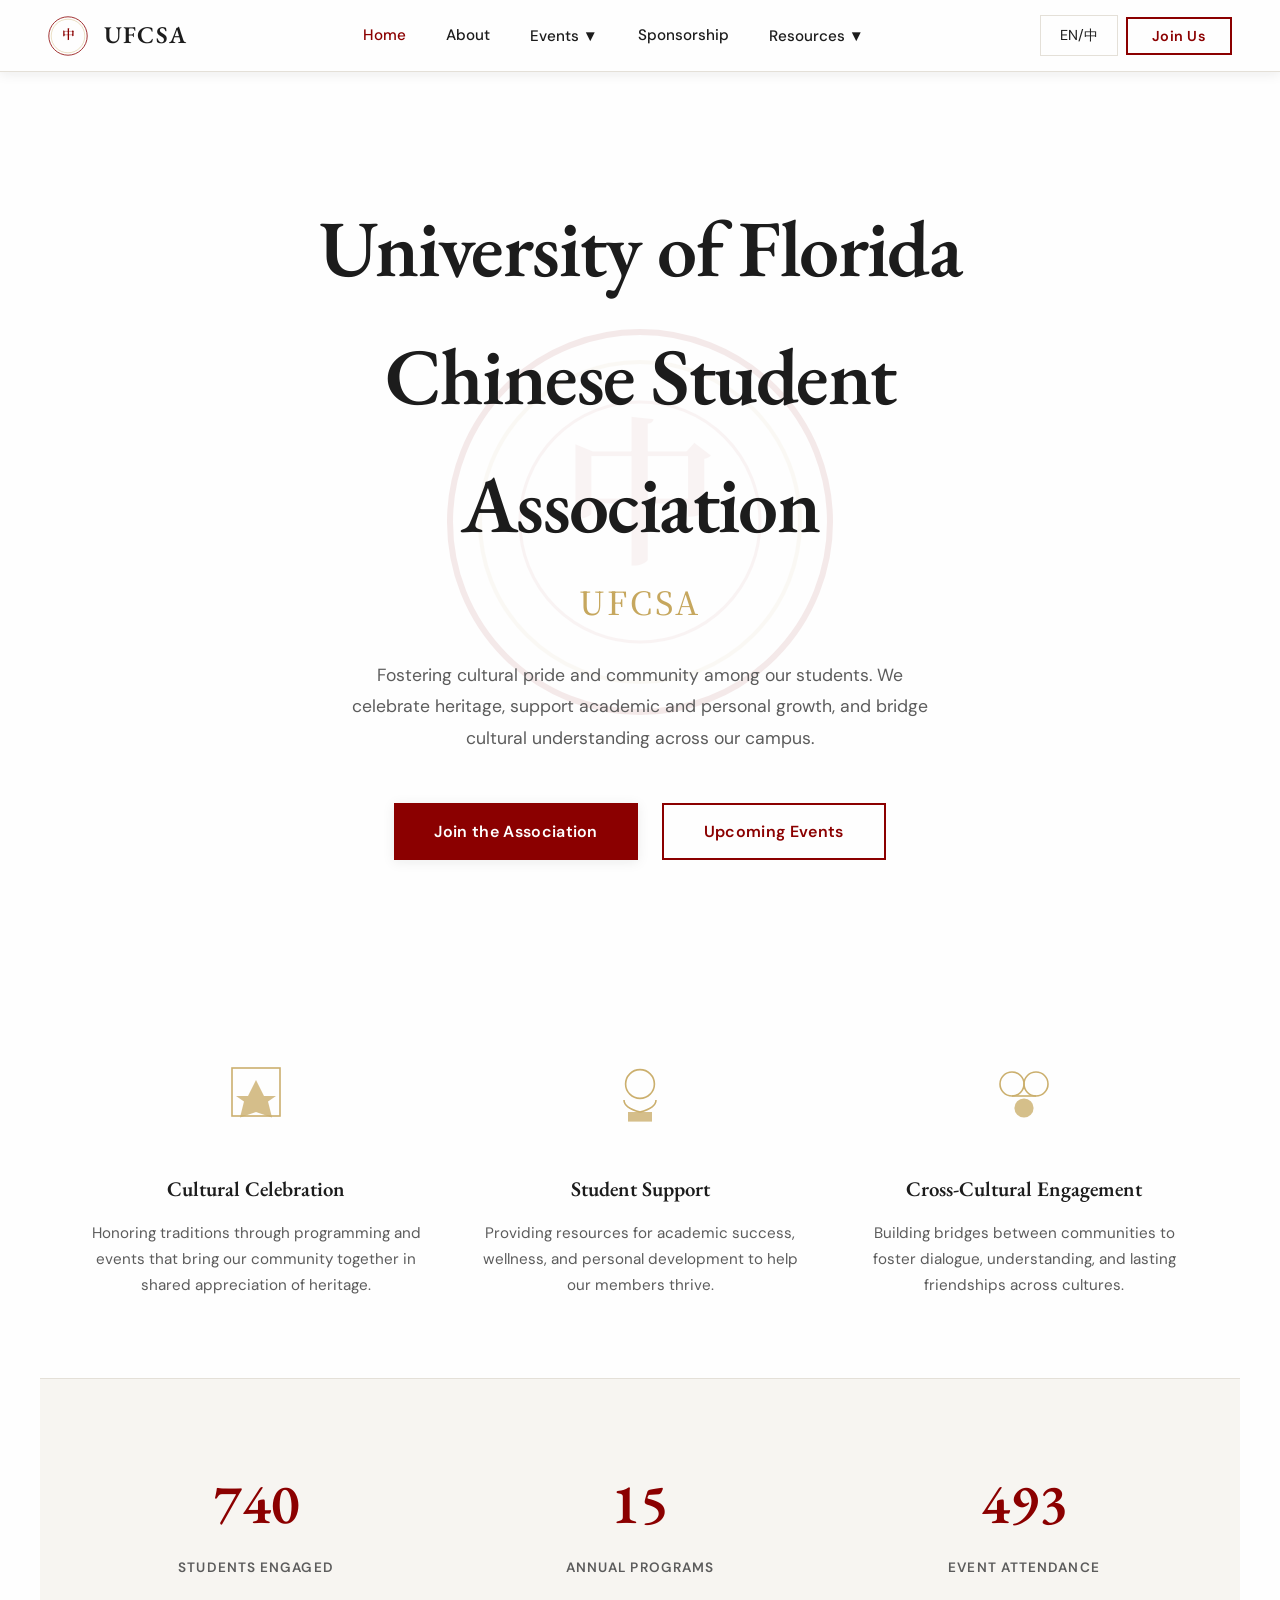
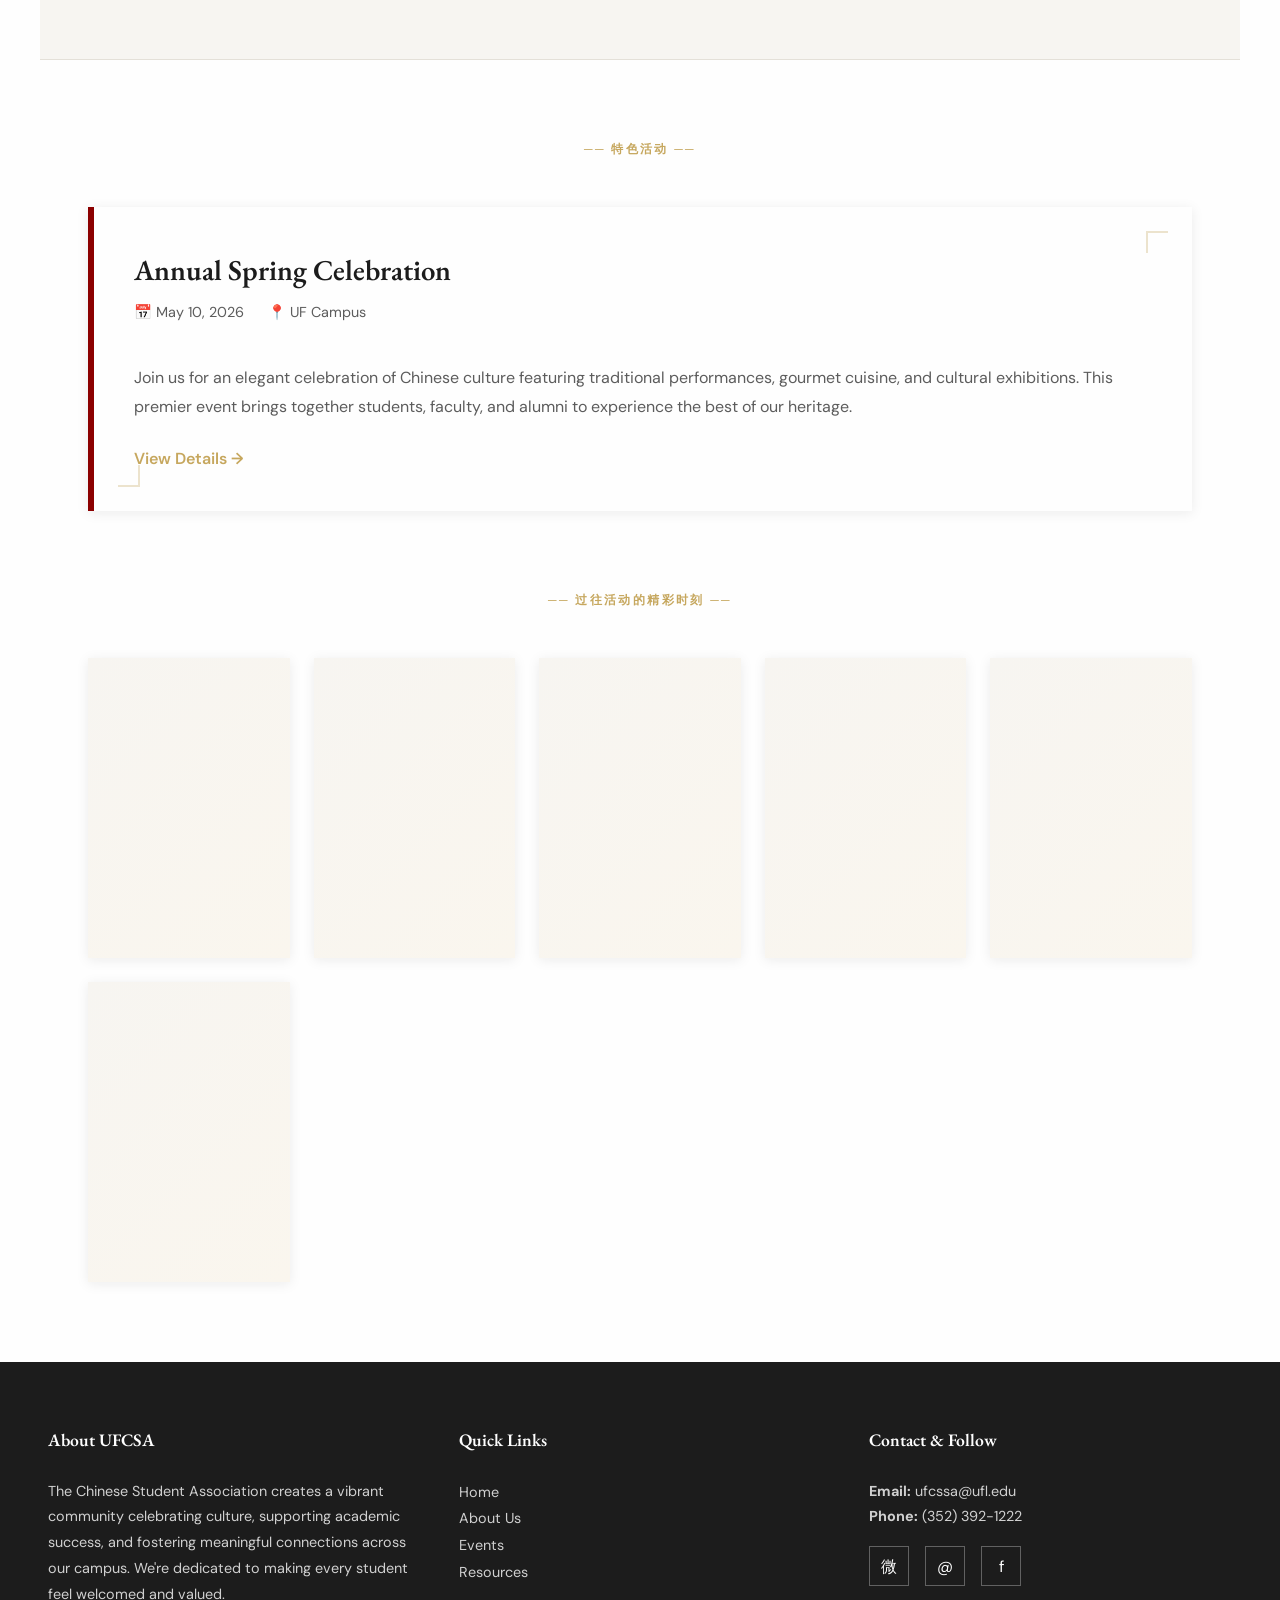
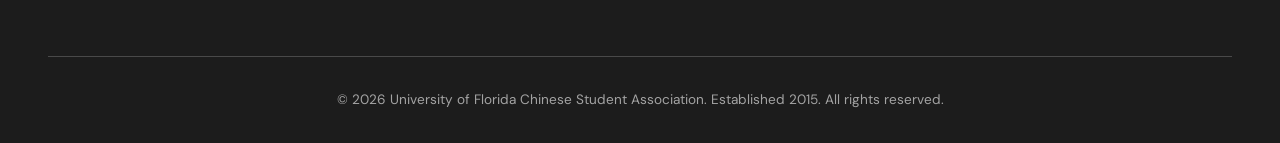
==== commit fed4d28f: "first temp" ====
--- a/index.html
+++ b/index.html
@@ -3,8 +3,8 @@
 <head>
     <meta charset="UTF-8">
     <meta name="viewport" content="width=device-width, initial-scale=1.0">
-    <meta name="description" content="Chinese Student Association - Celebrating culture, supporting students, building community.">
-    <title>Chinese Student Association | University</title>
+    <meta name="description" content="佛罗里达大学中国学生协会 - 庆祝文化，支持学生，建设社区 | UFCSA">
+    <title>佛罗里达大学中国学生协会 | UFCSA</title>
     
     <!-- Google Fonts -->
     <link href="https://fonts.googleapis.com/css2?family=EB+Garamond:wght@400;500;600&family=DM+Sans:wght@400;500;600&family=Noto+Serif+SC:wght@400;500;600&display=swap" rel="stylesheet">
@@ -23,12 +23,12 @@
                 <circle cx="50" cy="50" r="42" fill="none" stroke="#C6A75E" stroke-width="1.5" opacity="0.6"/>
                 <text x="50" y="58" font-family="'Noto Serif SC', serif" font-size="32" fill="#8B0000" text-anchor="middle" font-weight="600">中</text>
             </svg>
-            <span class="nav-wordmark">CSA</span>
+            <span class="nav-wordmark">UFCSA</span>
         </div>
         
         <div class="nav-center" role="menubar">
-            <a data-page="home" role="menuitem" class="nav-link active" onclick="navigatePage('home')" data-en="Home" data-zh="主页">Home</a>
-            <a data-page="about" role="menuitem" class="nav-link" onclick="navigatePage('about')" data-en="About" data-zh="关于">About</a>
+            <a data-page="home" role="menuitem" class="nav-link active" onclick="navigatePage('home')" data-en="Home" data-zh="主页">首页</a>
+            <a data-page="about" role="menuitem" class="nav-link" onclick="navigatePage('about')" data-en="About" data-zh="关于">关于</a>
             <div class="nav-dropdown">
                 <a role="menuitem" class="nav-link" data-page="events" onclick="navigatePage('events'); toggleDropdown(event)">Events ▼</a>
                 <div class="dropdown-menu">
@@ -37,7 +37,7 @@
                     <a onclick="navigatePage('past'); closeDropdown()">Past Events</a>
                 </div>
             </div>
-            <a data-page="sponsorship" role="menuitem" class="nav-link" onclick="navigatePage('sponsorship')" data-en="Sponsorship" data-zh="赞助">Sponsorship</a>
+            <a data-page="sponsorship" role="menuitem" class="nav-link" onclick="navigatePage('sponsorship')" data-en="Sponsorship" data-zh="赞助">赞助</a>
             <div class="nav-dropdown">
                 <a data-page="resources" role="menuitem" class="nav-link" onclick="navigatePage('resources'); toggleDropdown(event)" data-en="Resources ▼" data-zh="资源 ▼">Resources ▼</a>
                 <div class="dropdown-menu">
@@ -50,7 +50,7 @@
         
         <div class="nav-right">
             <button class="btn-lang" aria-label="Toggle language">EN/中</button>
-            <button class="btn-join" aria-label="Join Us button" data-en="Join Us" data-zh="加入我们">Join Us</button>
+            <button class="btn-join" aria-label="Join Us button" data-en="Join Us" data-zh="加入我们">加入我们</button>
         </div>
         
         <button class="hamburger" aria-label="Toggle mobile menu" aria-expanded="false">
@@ -62,16 +62,16 @@
     
     <div class="mobile-menu" role="navigation" aria-label="Mobile navigation">
         <nav style="padding: 0 1.5rem;">
-            <a class="nav-link" data-page="home" onclick="navigatePage('home')">Home</a>
-            <a class="nav-link" data-page="about" onclick="navigatePage('about')">About</a>
-            <a class="nav-link" onclick="navigatePage('events'); toggleMobileDropdown(event)">Events ▼</a>
+            <a class="nav-link" data-page="home" onclick="navigatePage('home')">首页</a>
+            <a class="nav-link" data-page="about" onclick="navigatePage('about')">关于</a>
+            <a class="nav-link" onclick="navigatePage('events'); toggleMobileDropdown(event)">活动 ▼</a>
             <div class="mobile-dropdown-menu" style="display: none; padding-left: 1rem;">
                 <a onclick="navigatePage('gallery'); closeDropdown()">Gallery</a>
                 <a onclick="navigatePage('upcoming'); closeDropdown()">Upcoming Events</a>
                 <a onclick="navigatePage('past'); closeDropdown()">Past Events</a>
             </div>
-            <a class="nav-link" data-page="sponsorship" onclick="navigatePage('sponsorship')">Sponsorship</a>
-            <a class="nav-link" onclick="navigatePage('resources'); toggleMobileDropdown(event)">Resources ▼</a>
+            <a class="nav-link" data-page="sponsorship" onclick="navigatePage('sponsorship')">赞助</a>
+            <a class="nav-link" onclick="navigatePage('resources'); toggleMobileDropdown(event)">资源 ▼</a>
             <div class="mobile-dropdown-menu" style="display: none; padding-left: 1rem;">
                 <a onclick="navigatePage('resources'); scrollToSection('group-chat'); closeDropdown(); return false;">Student Group Chat</a>
                 <a onclick="navigatePage('resources'); scrollToSection('new-guide'); closeDropdown(); return false;">New Student Guide</a>
@@ -94,14 +94,14 @@
                     <circle cx="100" cy="100" r="60" fill="none" stroke="#8B0000" stroke-width="1.5" opacity="0.5"/>
                     <text x="100" y="115" font-family="'Noto Serif SC', serif" font-size="80" fill="#8B0000" text-anchor="middle" opacity="0.5" font-weight="600">中</text>
                 </svg>
-                
+
                 <div class="hero-content">
-                    <h1 data-en="Chinese Student Association" data-zh="中华学生协会">Chinese Student Association</h1>
-                    <div class="subtitle-zh" data-en="Chinese Student Association" data-zh="中华学生协会">中华学生协会</div>
-                    <p>Fostering cultural pride and community among our students. We celebrate heritage, support academic and personal growth, and bridge cultural understanding across our campus.</p>
+                    <h1 data-en="University of Florida Chinese Student Association" data-zh="佛罗里达大学中国学生协会">佛罗里达大学中国学生协会</h1>
+                    <div class="subtitle-zh" data-en="UFCSA" data-zh="UFCSA">UFCSA</div>
+                    <p data-en="Fostering cultural pride and community among our students. We celebrate heritage, support academic and personal growth, and bridge cultural understanding across our campus." data-zh="培养学生的文化自豪感和社区意识。我们庆祝传统，支持学术和个人成长，在整个校园建立文化理解的桥梁。">培养学生的文化自豪感和社区意识。我们庆祝传统，支持学术和个人成长，在整个校园建立文化理解的桥梁。</p>
                     <div class="hero-buttons">
-                        <button class="btn-primary btn-join-hero">Join the Association</button>
-                        <button class="btn-secondary" onclick="navigatePage('events')">Upcoming Events</button>
+                        <button class="btn-primary btn-join-hero" data-en="Join the Association" data-zh="加入协会">加入协会</button>
+                        <button class="btn-secondary" onclick="navigatePage('events')" data-en="Upcoming Events" data-zh="即将举办的活动">即将举办的活动</button>
                     </div>
                 </div>
             </section>
@@ -113,20 +113,20 @@
                         <rect x="20" y="20" width="60" height="60" fill="none" stroke="#C6A75E" stroke-width="2"/>
                         <path d="M50 35 L60 55 L75 55 L65 62 L70 82 L50 75 L30 82 L35 62 L25 55 L40 55 Z" fill="#C6A75E" opacity="0.8"/>
                     </svg>
-                    <h3>Cultural Celebration</h3>
-                    <p>Honoring traditions through programming and events that bring our community together in shared appreciation of heritage.</p>
-                </div>
-                
+                    <h3 data-en="Cultural Celebration" data-zh="文化庆祝">文化庆祝</h3>
+                    <p data-en="Honoring traditions through programming and events that bring our community together in shared appreciation of heritage." data-zh="通过编程和活动来尊重传统，将我们的社区汇聚在一起，共同欣赏遗产。">通过编程和活动来尊重传统，将我们的社区汇聚在一起，共同欣赏遗产。</p>
+                </div>
+
                 <div class="mission-column">
                     <svg class="mission-icon" viewBox="0 0 100 100" xmlns="http://www.w3.org/2000/svg">
                         <circle cx="50" cy="40" r="18" fill="none" stroke="#C6A75E" stroke-width="2"/>
                         <path d="M30 60 Q30 70 50 75 Q70 70 70 60" fill="none" stroke="#C6A75E" stroke-width="2"/>
                         <rect x="35" y="75" width="30" height="12" fill="#C6A75E" opacity="0.8"/>
                     </svg>
-                    <h3>Student Support</h3>
-                    <p>Providing resources for academic success, wellness, and personal development to help our members thrive.</p>
-                </div>
-                
+                    <h3 data-en="Student Support" data-zh="学生支持">学生支持</h3>
+                    <p data-en="Providing resources for academic success, wellness, and personal development to help our members thrive." data-zh="提供学术成功、健康和个人发展的资源，帮助我们的成员蓬勃发展。">提供学术成功、健康和个人发展的资源，帮助我们的成员蓬勃发展。</p>
+                </div>
+
                 <div class="mission-column">
                     <svg class="mission-icon" viewBox="0 0 100 100" xmlns="http://www.w3.org/2000/svg">
                         <circle cx="35" cy="40" r="15" fill="none" stroke="#C6A75E" stroke-width="2"/>
@@ -134,77 +134,77 @@
                         <path d="M35 55 L65 55" stroke="#C6A75E" stroke-width="2"/>
                         <circle cx="50" cy="70" r="12" fill="#C6A75E" opacity="0.8"/>
                     </svg>
-                    <h3>Cross-Cultural Engagement</h3>
-                    <p>Building bridges between communities to foster dialogue, understanding, and lasting friendships across cultures.</p>
+                    <h3 data-en="Cross-Cultural Engagement" data-zh="跨文化参与">跨文化参与</h3>
+                    <p data-en="Building bridges between communities to foster dialogue, understanding, and lasting friendships across cultures." data-zh="在社区之间建立桥梁，促进对话、理解和跨越文化的持久友谊。">在社区之间建立桥梁，促进对话、理解和跨越文化的持久友谊。</p>
                 </div>
             </section>
             
             <!-- Statistics -->
             <section class="statistics">
                 <div class="stat-item">
-                    <h2 data-target="9000" class="stat-counter">0</h2>
-                    <p>Students Engaged</p>
+                    <h2 data-target="1200" class="stat-counter">0</h2>
+                    <p data-en="Students Engaged" data-zh="学生参与">学生参与</p>
                 </div>
                 <div class="stat-item">
-                    <h2 data-target="15" class="stat-counter">0</h2>
-                    <p>Annual Programs</p>
+                    <h2 data-target="25" class="stat-counter">0</h2>
+                    <p data-en="Annual Programs" data-zh="年度计划">年度计划</p>
                 </div>
                 <div class="stat-item">
-                    <h2 data-target="500" class="stat-counter">0</h2>
-                    <p>Gala Attendance</p>
+                    <h2 data-target="800" class="stat-counter">0</h2>
+                    <p data-en="Event Attendance" data-zh="活动参加者">活动参加者</p>
                 </div>
             </section>
             
             <!-- Featured Event -->
             <section class="featured-event-section">
-                <div class="section-label">── FEATURED EVENT ──</div>
+                <div class="section-label">── 特色活动 ──</div>
                 <div class="featured-event-card">
                     <div class="event-header">
                         <div class="event-info">
-                            <h3>Annual Spring Gala</h3>
+                            <h3 data-en="Annual Spring Celebration" data-zh="春季文化节">春季文化节</h3>
                             <div class="event-meta">
-                                <span>📅 April 19, 2026</span>
-                                <span>📍 Grand Ballroom, University Center</span>
+                                <span data-en="📅 May 10, 2026" data-zh="📅 2026年5月10日">📅 2026年5月10日</span>
+                                <span data-en="📍 UF Campus" data-zh="📍 佛罗里达大学校园">📍 佛罗里达大学校园</span>
                             </div>
                         </div>
                     </div>
-                    <p>Join us for an elegant celebration of Chinese culture featuring traditional performances, gourmet cuisine, and cultural exhibitions. This premier event brings together students, faculty, and alumni to experience the best of our heritage. Tickets and formal attire required.</p>
-                    <a class="event-link" onclick="navigatePage('events')">View Details →</a>
+                    <p data-en="Join us for an elegant celebration of Chinese culture featuring traditional performances, gourmet cuisine, and cultural exhibitions. This premier event brings together students, faculty, and alumni to experience the best of our heritage." data-zh="加入我们优雅庆祝中国文化的活动，包括传统表演、美食和文化展览。这个首要活动汇聚了学生、教职员工和校友，共同体验我们遗产的精华。">加入我们优雅庆祝中国文化的活动，包括传统表演、美食和文化展览。这个首要活动汇聚了学生、教职员工和校友，共同体验我们遗产的精华。</p>
+                    <a class="event-link" onclick="navigatePage('events')" data-en="View Details →" data-zh="查看详情 →">查看详情 →</a>
                 </div>
             </section>
             
             <!-- Gallery Preview -->
             <section class="gallery-preview">
-                <div class="section-label">── MOMENTS FROM PAST EVENTS ──</div>
+                <div class="section-label">── 过往活动的精彩时刻 ──</div>
                 <div class="gallery-grid">
                     <div class="gallery-item">
                         <div class="gallery-item-overlay">
-                            <div class="gallery-caption">Mid-Autumn Festival</div>
-                        </div>
-                    </div>
-                    <div class="gallery-item">
-                        <div class="gallery-item-overlay">
-                            <div class="gallery-caption">Lunar New Year Celebration</div>
-                        </div>
-                    </div>
-                    <div class="gallery-item">
-                        <div class="gallery-item-overlay">
-                            <div class="gallery-caption">Cultural Workshop</div>
-                        </div>
-                    </div>
-                    <div class="gallery-item">
-                        <div class="gallery-item-overlay">
-                            <div class="gallery-caption">Community Potluck</div>
-                        </div>
-                    </div>
-                    <div class="gallery-item">
-                        <div class="gallery-item-overlay">
-                            <div class="gallery-caption">Language Exchange</div>
-                        </div>
-                    </div>
-                    <div class="gallery-item">
-                        <div class="gallery-item-overlay">
-                            <div class="gallery-caption">Spring Gala Highlights</div>
+                            <div class="gallery-caption" data-en="Mid-Autumn Festival" data-zh="中秋节">中秋节</div>
+                        </div>
+                    </div>
+                    <div class="gallery-item">
+                        <div class="gallery-item-overlay">
+                            <div class="gallery-caption" data-en="Lunar New Year Celebration" data-zh="春节庆祝">春节庆祝</div>
+                        </div>
+                    </div>
+                    <div class="gallery-item">
+                        <div class="gallery-item-overlay">
+                            <div class="gallery-caption" data-en="Cultural Workshop" data-zh="文化工作坊">文化工作坊</div>
+                        </div>
+                    </div>
+                    <div class="gallery-item">
+                        <div class="gallery-item-overlay">
+                            <div class="gallery-caption" data-en="Community Potluck" data-zh="社区聚餐">社区聚餐</div>
+                        </div>
+                    </div>
+                    <div class="gallery-item">
+                        <div class="gallery-item-overlay">
+                            <div class="gallery-caption" data-en="Language Exchange" data-zh="语言交流">语言交流</div>
+                        </div>
+                    </div>
+                    <div class="gallery-item">
+                        <div class="gallery-item-overlay">
+                            <div class="gallery-caption" data-en="Spring Celebration Highlights" data-zh="春季庆祝精彩">春季庆祝精彩</div>
                         </div>
                     </div>
                 </div>
@@ -216,98 +216,98 @@
             <!-- Mission & Vision -->
             <section class="mission-vision">
                 <div>
-                    <h2>Our Mission</h2>
-                    <p>The Chinese Student Association is dedicated to creating an inclusive community where students of all backgrounds can celebrate, learn, and grow together. We honor Chinese cultural traditions while fostering meaningful connections across our diverse campus through cultural events, educational programs, and community service.</p>
+                    <h2 data-en="Our Mission" data-zh="我们的使命">我们的使命</h2>
+                    <p data-en="The Chinese Student Association is dedicated to creating an inclusive community where students of all backgrounds can celebrate, learn, and grow together. We honor Chinese cultural traditions while fostering meaningful connections across our diverse campus through cultural events, educational programs, and community service." data-zh="中国学生协会致力于创建一个包容性社区，让各种背景的学生可以一起庆祝、学习和成长。我们尊重中国文化传统，同时通过文化活动、教育计划和社区服务在我们多元化的校园中建立有意义的联系。">中国学生协会致力于创建一个包容性社区，让各种背景的学生可以一起庆祝、学习和成长。我们尊重中国文化传统，同时通过文化活动、教育计划和社区服务在我们多元化的校园中建立有意义的联系。</p>
                 </div>
                 <div>
-                    <h2>Our Vision</h2>
-                    <p>We envision a vibrant campus community where cultural exchange thrives, where students feel supported in their academic and personal journeys, and where the richness of Chinese heritage is appreciated and respected by all. Through intentional programming and meaningful dialogue, we aim to strengthen bonds within our community and across the entire university.</p>
+                    <h2 data-en="Our Vision" data-zh="我们的愿景">我们的愿景</h2>
+                    <p data-en="We envision a vibrant campus community where cultural exchange thrives, where students feel supported in their academic and personal journeys, and where the richness of Chinese heritage is appreciated and respected by all. Through intentional programming and meaningful dialogue, we aim to strengthen bonds within our community and across the entire university." data-zh="我们憧憬一个充满活力的校园社区，其中文化交流蓬勃发展，学生在学术和个人旅程中感受到支持，中国遗产的丰富内涵得到所有人的欣赏和尊重。通过有意的编程和有意义的对话，我们旨在加强我们社区内部和整个大学之间的纽带。">我们憧憬一个充满活力的校园社区，其中文化交流蓬勃发展，学生在学术和个人旅程中感受到支持，中国遗产的丰富内涵得到所有人的欣赏和尊重。通过有意的编程和有意义的对话，我们旨在加强我们社区内部和整个大学之间的纽带。</p>
                 </div>
             </section>
             
             <!-- Timeline -->
             <section class="timeline">
-                <h2>Organizational History</h2>
+                <h2 data-en="Organizational History" data-zh="组织历史">组织历史</h2>
                 <div class="timeline-item">
                     <div class="timeline-date">
                         <strong>2015</strong>
                     </div>
                     <div class="timeline-content">
-                        <h3>Founded</h3>
-                        <p>Chinese Student Association established with a small group of dedicated students seeking to build community and celebrate heritage on campus.</p>
+                        <h3 data-en="Founded" data-zh="成立">成立</h3>
+                        <p data-en="Chinese Student Association established with a small group of dedicated students seeking to build community and celebrate heritage on campus." data-zh="中国学生协会由一小群致力于在校园内建立社区和庆祝遗产的学生创立。">中国学生协会由一小群致力于在校园内建立社区和庆祝遗产的学生创立。</p>
                     </div>
                 </div>
                 <div class="timeline-item">
                     <div class="timeline-date">
-                        <strong>2017</strong>
+                        <strong>2018</strong>
                     </div>
                     <div class="timeline-content">
-                        <h3>First Annual Spring Gala</h3>
-                        <p>Launch of our signature event, the Spring Gala, attracting over 200 attendees and becoming a hallmark of our programming.</p>
+                        <h3 data-en="First Annual Spring Celebration" data-zh="首届春季庆祝">首届春季庆祝</h3>
+                        <p data-en="Launch of our signature event, attracting over 300 attendees and becoming a hallmark of our programming." data-zh="我们标志性活动的推出，吸引了300多位参与者，成为我们编程的标志。">我们标志性活动的推出，吸引了300多位参与者，成为我们编程的标志。</p>
                     </div>
                 </div>
                 <div class="timeline-item">
                     <div class="timeline-date">
-                        <strong>2019</strong>
+                        <strong>2020</strong>
                     </div>
                     <div class="timeline-content">
-                        <h3>Committee Expansion</h3>
-                        <p>Introduced formalized committee structure to better serve our growing membership across cultural, academic, and community initiatives.</p>
+                        <h3 data-en="Committee Expansion" data-zh="委员会扩展">委员会扩展</h3>
+                        <p data-en="Introduced formalized committee structure to better serve our growing membership." data-zh="引入了正式的委员会结构，以更好地为我们不断增长的成员提供服务。">引入了正式的委员会结构，以更好地为我们不断增长的成员提供服务。</p>
                     </div>
                 </div>
                 <div class="timeline-item">
                     <div class="timeline-date">
-                        <strong>2022</strong>
+                        <strong>2023</strong>
                     </div>
                     <div class="timeline-content">
-                        <h3>Campus Recognition</h3>
-                        <p>Received formal recognition as a key cultural organization on campus, expanding our reach to over 5,000 engaged students annually.</p>
+                        <h3 data-en="Campus Recognition" data-zh="校园认可">校园认可</h3>
+                        <p data-en="Received formal recognition as a key cultural organization on campus." data-zh="被正式认可为校园内的主要文化组织。">被正式认可为校园内的主要文化组织。</p>
                     </div>
                 </div>
                 <div class="timeline-item">
                     <div class="timeline-date">
-                        <strong>2024</strong>
+                        <strong>2025</strong>
                     </div>
                     <div class="timeline-content">
-                        <h3>Strategic Partnerships</h3>
-                        <p>Established partnerships with academic departments and community organizations to integrate cultural education into broader campus initiatives.</p>
+                        <h3 data-en="Strategic Partnerships" data-zh="战略伙伴关系">战略伙伴关系</h3>
+                        <p data-en="Established partnerships with academic departments and community organizations." data-zh="与学术部门和社区组织建立了伙伴关系。">与学术部门和社区组织建立了伙伴关系。</p>
                     </div>
                 </div>
             </section>
             
             <!-- Executive Board -->
             <section class="executive-board">
-                <h2>Executive Board</h2>
+                <h2 data-en="Executive Board" data-zh="执行委员会">执行委员会</h2>
                 <div class="board-grid">
                     <div class="board-member">
                         <div class="board-portrait"></div>
-                        <h4>Jennifer Wang</h4>
-                        <p>President</p>
+                        <h4>王明</h4>
+                        <p data-en="President" data-zh="主席">主席</p>
                     </div>
                     <div class="board-member">
                         <div class="board-portrait"></div>
-                        <h4>Michael Liu</h4>
-                        <p>Vice President</p>
+                        <h4>李思</h4>
+                        <p data-en="Vice President" data-zh="副主席">副主席</p>
                     </div>
                     <div class="board-member">
                         <div class="board-portrait"></div>
-                        <h4>Sophie Chen</h4>
-                        <p>Treasurer</p>
+                        <h4>张诗</h4>
+                        <p data-en="Treasurer" data-zh="财务">财务</p>
                     </div>
                     <div class="board-member">
                         <div class="board-portrait"></div>
-                        <h4>David Zhang</h4>
-                        <p>Secretary</p>
+                        <h4>陈浩</h4>
+                        <p data-en="Secretary" data-zh="秘书">秘书</p>
                     </div>
                     <div class="board-member">
                         <div class="board-portrait"></div>
-                        <h4>Emily Xu</h4>
-                        <p>Events Coordinator</p>
+                        <h4>刘晓</h4>
+                        <p data-en="Events Coordinator" data-zh="活动协调员">活动协调员</p>
                     </div>
                     <div class="board-member">
                         <div class="board-portrait"></div>
-                        <h4>Nathan Tang</h4>
-                        <p>Outreach Lead</p>
+                        <h4>杨林</h4>
+                        <p data-en="Outreach Lead" data-zh="外联负责人">外联负责人</p>
                     </div>
                 </div>
             </section>
@@ -370,26 +370,26 @@
         <!-- PAGE 3: EVENTS -->
         <section id="page-events" class="page-section">
             <div class="events-hub" style="max-width: 1200px; margin: 3rem auto; padding: 0 3rem; text-align: center;">
-                <h1 style="font-family: var(--font-display); font-size: 2.5rem; color: var(--color-ink); margin-bottom: 2rem; font-weight: 600;">Events Hub</h1>
-                <p style="color: var(--color-subtext); font-size: 1.1rem; margin-bottom: 3rem;">Explore our gallery, upcoming events, and past celebrations</p>
-                
+                <h1 style="font-family: var(--font-display); font-size: 2.5rem; color: var(--color-ink); margin-bottom: 2rem; font-weight: 600;" data-en="Events Hub" data-zh="活动中心">活动中心</h1>
+                <p style="color: var(--color-subtext); font-size: 1.1rem; margin-bottom: 3rem;" data-en="Explore our gallery, upcoming events, and past celebrations" data-zh="浏览我们的相册、即将举办的活动和过去的庆祝">浏览我们的相册、即将举办的活动和过去的庆祝</p>
+
                 <div style="display: grid; grid-template-columns: repeat(auto-fit, minmax(250px, 1fr)); gap: 2rem;">
                     <div class="hub-card" onclick="navigatePage('gallery')" style="cursor: pointer; background-color: var(--bg-secondary); padding: 2rem; border: 1px solid var(--color-border); transition: all 0.3s ease;">
-                        <h3 style="font-family: var(--font-display); font-size: 1.5rem; color: var(--color-ink); margin-bottom: 1rem; font-weight: 600;">📸 Gallery</h3>
-                        <p style="color: var(--color-subtext); margin-bottom: 1.5rem;">View moments from past events and celebrations</p>
-                        <a style="color: var(--color-gold); font-weight: 600; text-decoration: none;">View Gallery →</a>
-                    </div>
-                    
+                        <h3 style="font-family: var(--font-display); font-size: 1.5rem; color: var(--color-ink); margin-bottom: 1rem; font-weight: 600;">📸 <span data-en="Gallery" data-zh="相册">相册</span></h3>
+                        <p style="color: var(--color-subtext); margin-bottom: 1.5rem;" data-en="View moments from past events and celebrations" data-zh="查看过去活动和庆祝的精彩时刻">查看过去活动和庆祝的精彩时刻</p>
+                        <a style="color: var(--color-gold); font-weight: 600; text-decoration: none;" data-en="View Gallery →" data-zh="查看相册 →">查看相册 →</a>
+                    </div>
+
                     <div class="hub-card" onclick="navigatePage('upcoming')" style="cursor: pointer; background-color: var(--bg-secondary); padding: 2rem; border: 1px solid var(--color-border); transition: all 0.3s ease;">
-                        <h3 style="font-family: var(--font-display); font-size: 1.5rem; color: var(--color-ink); margin-bottom: 1rem; font-weight: 600;">📅 Upcoming Events</h3>
-                        <p style="color: var(--color-subtext); margin-bottom: 1.5rem;">Discover what's coming next</p>
-                        <a style="color: var(--color-gold); font-weight: 600; text-decoration: none;">See Events →</a>
-                    </div>
-                    
+                        <h3 style="font-family: var(--font-display); font-size: 1.5rem; color: var(--color-ink); margin-bottom: 1rem; font-weight: 600;">📅 <span data-en="Upcoming Events" data-zh="即将举办的活动">即将举办的活动</span></h3>
+                        <p style="color: var(--color-subtext); margin-bottom: 1.5rem;" data-en="Discover what's coming next" data-zh="发现接下来会发生什么">发现接下来会发生什么</p>
+                        <a style="color: var(--color-gold); font-weight: 600; text-decoration: none;" data-en="See Events →" data-zh="查看活动 →">查看活动 →</a>
+                    </div>
+
                     <div class="hub-card" onclick="navigatePage('past')" style="cursor: pointer; background-color: var(--bg-secondary); padding: 2rem; border: 1px solid var(--color-border); transition: all 0.3s ease;">
-                        <h3 style="font-family: var(--font-display); font-size: 1.5rem; color: var(--color-ink); margin-bottom: 1rem; font-weight: 600;">📚 Past Events</h3>
-                        <p style="color: var(--color-subtext); margin-bottom: 1.5rem;">Explore our event history</p>
-                        <a style="color: var(--color-gold); font-weight: 600; text-decoration: none;">View Archive →</a>
+                        <h3 style="font-family: var(--font-display); font-size: 1.5rem; color: var(--color-ink); margin-bottom: 1rem; font-weight: 600;">📚 <span data-en="Past Events" data-zh="过去的活动">过去的活动</span></h3>
+                        <p style="color: var(--color-subtext); margin-bottom: 1.5rem;" data-en="Explore our event history" data-zh="浏览我们的活动历史">浏览我们的活动历史</p>
+                        <a style="color: var(--color-gold); font-weight: 600; text-decoration: none;" data-en="View Archive →" data-zh="查看存档 →">查看存档 →</a>
                     </div>
                 </div>
             </div>
@@ -820,72 +820,72 @@
             <button class="modal-close" aria-label="Close modal">&times;</button>
             
             <div class="join-form-state">
-                <h2>Join the CSA</h2>
-                
+                <h2 data-en="Join UFCSA" data-zh="加入 UFCSA">加入 UFCSA</h2>
+
                 <div style="margin-bottom: 2rem;">
-                    <label style="display: block; margin-bottom: 1rem; font-weight: 600; color: var(--color-ink);">Select Your Membership Type</label>
+                    <label style="display: block; margin-bottom: 1rem; font-weight: 600; color: var(--color-ink);" data-en="Select Your Membership Type" data-zh="选择您的会员类型">选择您的会员类型</label>
                     <div class="membership-options">
                         <div class="membership-option">
                             <input type="radio" id="member-community" name="membership" value="community" checked>
                             <label for="member-community">
-                                <strong>Community Member</strong>
-                                <span>Attend events and stay connected</span>
+                                <strong data-en="Community Member" data-zh="社区成员">社区成员</strong>
+                                <span data-en="Attend events and stay connected" data-zh="参加活动并保持联系">参加活动并保持联系</span>
                             </label>
                         </div>
                         <div class="membership-option">
                             <input type="radio" id="member-active" name="membership" value="active">
                             <label for="member-active">
-                                <strong>Active Member</strong>
-                                <span>Get involved with committees and programs</span>
+                                <strong data-en="Active Member" data-zh="积极会员">积极会员</strong>
+                                <span data-en="Get involved with committees and programs" data-zh="参与委员会和计划">参与委员会和计划</span>
                             </label>
                         </div>
                         <div class="membership-option">
                             <input type="radio" id="member-leadership" name="membership" value="leadership">
                             <label for="member-leadership">
-                                <strong>Leadership</strong>
-                                <span>Shape the organization and lead initiatives</span>
+                                <strong data-en="Leadership" data-zh="领导">领导</strong>
+                                <span data-en="Shape the organization and lead initiatives" data-zh="塑造组织并领导倡议">塑造组织并领导倡议</span>
                             </label>
                         </div>
                     </div>
                 </div>
-                
+
                 <form id="join-form">
                     <div class="form-group">
-                        <label for="join-name">Full Name *</label>
+                        <label for="join-name" data-en="Full Name *" data-zh="全名 *">全名 *</label>
                         <input type="text" id="join-name" name="name" required>
                     </div>
-                    
+
                     <div class="form-group">
-                        <label for="join-email">Email Address *</label>
+                        <label for="join-email" data-en="Email Address *" data-zh="电子邮件地址 *">电子邮件地址 *</label>
                         <input type="email" id="join-email" name="email" required>
                     </div>
-                    
+
                     <div class="form-group">
-                        <label for="join-year">Year of Study *</label>
+                        <label for="join-year" data-en="Year of Study *" data-zh="学年 *">学年 *</label>
                         <select id="join-year" name="year" style="width: 100%; padding: 0.8rem; border: 1px solid var(--color-border); font-family: var(--font-body); font-size: 0.9rem; color: var(--color-ink); background-color: var(--bg-primary); cursor: pointer;" required>
-                            <option value="">Select year...</option>
-                            <option value="first">First Year</option>
-                            <option value="second">Second Year</option>
-                            <option value="third">Third Year</option>
-                            <option value="fourth">Fourth Year</option>
-                            <option value="graduate">Graduate Student</option>
+                            <option value="">选择学年...</option>
+                            <option value="first">一年级</option>
+                            <option value="second">二年级</option>
+                            <option value="third">三年级</option>
+                            <option value="fourth">四年级</option>
+                            <option value="graduate">研究生</option>
                         </select>
                     </div>
-                    
+
                     <div class="form-group">
-                        <label for="join-major">Major/Field of Study *</label>
+                        <label for="join-major" data-en="Major/Field of Study *" data-zh="专业/学习领域 *">专业/学习领域 *</label>
                         <input type="text" id="join-major" name="major" required>
                     </div>
-                    
-                    <button type="submit" class="submit-btn">Complete Registration</button>
+
+                    <button type="submit" class="submit-btn" data-en="Complete Registration" data-zh="完成注册">完成注册</button>
                 </form>
             </div>
-            
+
             <div class="thank-you-state">
-                <h3>Welcome to CSA!</h3>
-                <p>Thank you for joining the Chinese Student Association. We're excited to have you as part of our community.</p>
-                <p>Check your email for membership details and our upcoming events calendar.</p>
-                <button class="btn-primary" onclick="closeModal()" style="width: 100%; margin-top: 1.5rem;">Close</button>
+                <h3 data-en="Welcome to UFCSA!" data-zh="欢迎来到 UFCSA!">欢迎来到 UFCSA!</h3>
+                <p data-en="Thank you for joining the University of Florida Chinese Student Association. We're excited to have you as part of our community." data-zh="感谢您加入佛罗里达大学中国学生协会。我们很高兴您成为我们社区的一部分。">感谢您加入佛罗里达大学中国学生协会。我们很高兴您成为我们社区的一部分。</p>
+                <p data-en="Check your email for membership details and our upcoming events calendar." data-zh="查看您的电子邮件以获取会员详情和我们的活动日历。">查看您的电子邮件以获取会员详情和我们的活动日历。</p>
+                <button class="btn-primary" onclick="closeModal()" style="width: 100%; margin-top: 1.5rem;" data-en="Close" data-zh="关闭">关闭</button>
             </div>
         </div>
     </div>
@@ -896,33 +896,32 @@
     <footer role="contentinfo">
         <div class="footer-content">
             <div class="footer-column">
-                <h3>About CSA</h3>
-                <p>The Chinese Student Association creates a vibrant community celebrating culture, supporting academic success, and fostering meaningful connections across our campus. We're dedicated to making every student feel welcomed and valued.</p>
-            </div>
-            
+                <h3 data-en="About UFCSA" data-zh="关于 UFCSA">关于 UFCSA</h3>
+                <p data-en="The Chinese Student Association creates a vibrant community celebrating culture, supporting academic success, and fostering meaningful connections across our campus. We're dedicated to making every student feel welcomed and valued." data-zh="中国学生协会创造了一个充满活力的社区，庆祝文化，支持学术成功，并在整个校园中建立有意义的联系。我们致力于让每位学生都感到受欢迎和重视。">中国学生协会创造了一个充满活力的社区，庆祝文化，支持学术成功，并在整个校园中建立有意义的联系。我们致力于让每位学生都感到受欢迎和重视。</p>
+            </div>
+
             <div class="footer-column">
-                <h3>Quick Links</h3>
-                <a onclick="navigatePage('home'); scrollToTop();">Home</a><br>
-                <a onclick="navigatePage('about'); scrollToTop();">About Us</a><br>
-                <a onclick="navigatePage('events'); scrollToTop();">Events</a><br>
-                <a onclick="navigatePage('community'); scrollToTop();">Community</a><br>
-                <a onclick="navigatePage('resources'); scrollToTop();">Resources</a>
-            </div>
-            
+                <h3 data-en="Quick Links" data-zh="快速链接">快速链接</h3>
+                <a onclick="navigatePage('home'); scrollToTop();" data-en="Home" data-zh="主页">主页</a><br>
+                <a onclick="navigatePage('about'); scrollToTop();" data-en="About Us" data-zh="关于我们">关于我们</a><br>
+                <a onclick="navigatePage('events'); scrollToTop();" data-en="Events" data-zh="活动">活动</a><br>
+                <a onclick="navigatePage('resources'); scrollToTop();" data-en="Resources" data-zh="资源">资源</a>
+            </div>
+
             <div class="footer-column">
-                <h3>Connect With Us</h3>
+                <h3 data-en="Contact & Follow" data-zh="联系 & 关注">联系 & 关注</h3>
+                <p><strong>Email:</strong> ufcssa@ufl.edu</p>
+                <p><strong>Phone:</strong> (352) 392-1222</p>
                 <div class="social-icons">
+                    <div class="social-icon" title="WeChat" role="link" tabindex="0">微</div>
+                    <div class="social-icon" title="Instagram" role="link" tabindex="0">@</div>
                     <div class="social-icon" title="Facebook" role="link" tabindex="0">f</div>
-                    <div class="social-icon" title="Instagram" role="link" tabindex="0">@</div>
-                    <div class="social-icon" title="LinkedIn" role="link" tabindex="0">in</div>
-                </div>
-                <p style="margin-top: 1.5rem; font-size: 0.85rem;"><strong>WeChat:</strong></p>
-                <div class="wechat-qr">Scan for WeChat</div>
+                </div>
             </div>
         </div>
-        
+
         <div class="footer-divider">
-            <p>&copy; 2026 Chinese Student Association. Established 2015. All rights reserved.</p>
+            <p data-en="© 2026 University of Florida Chinese Student Association. Established 2015. All rights reserved." data-zh="© 2026 佛罗里达大学中国学生协会。成立于 2015 年。版权所有。">© 2026 UFCSA. 成立于 2015 年。版权所有。</p>
         </div>
     </footer>
     
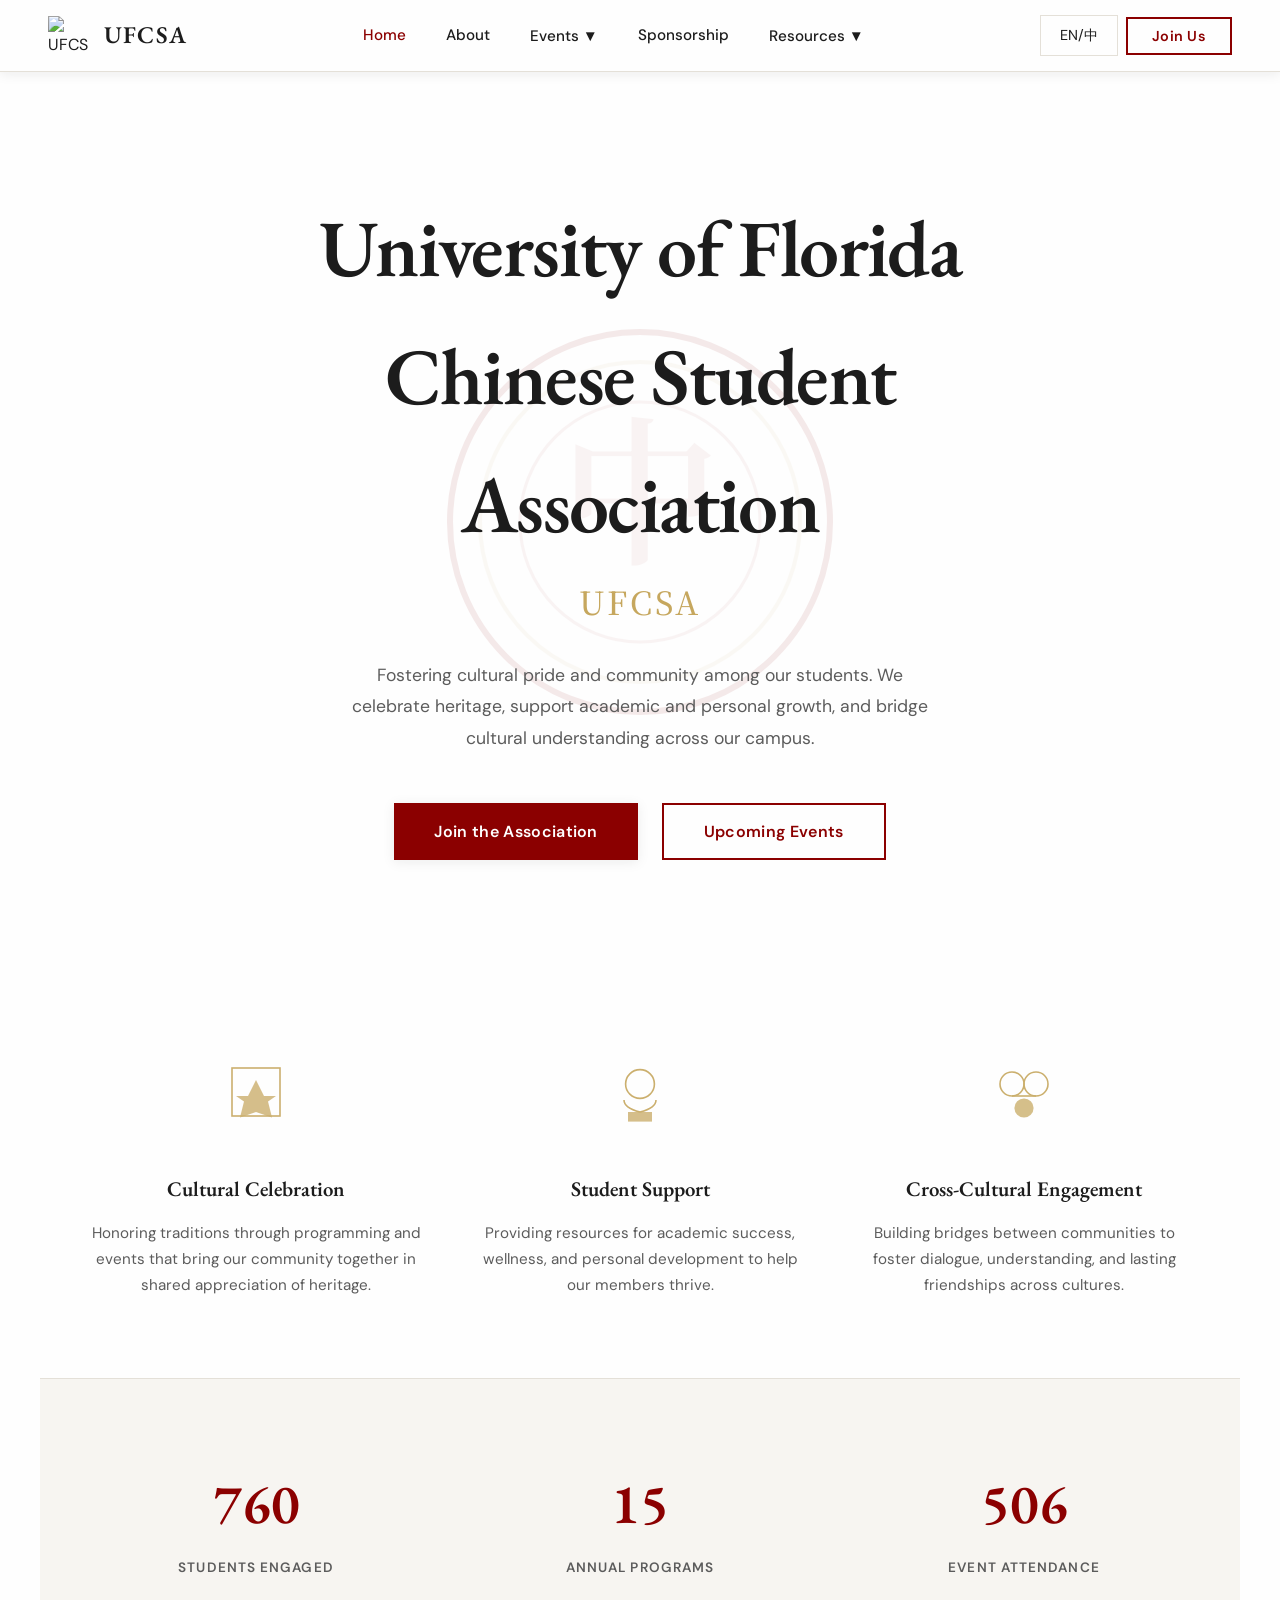
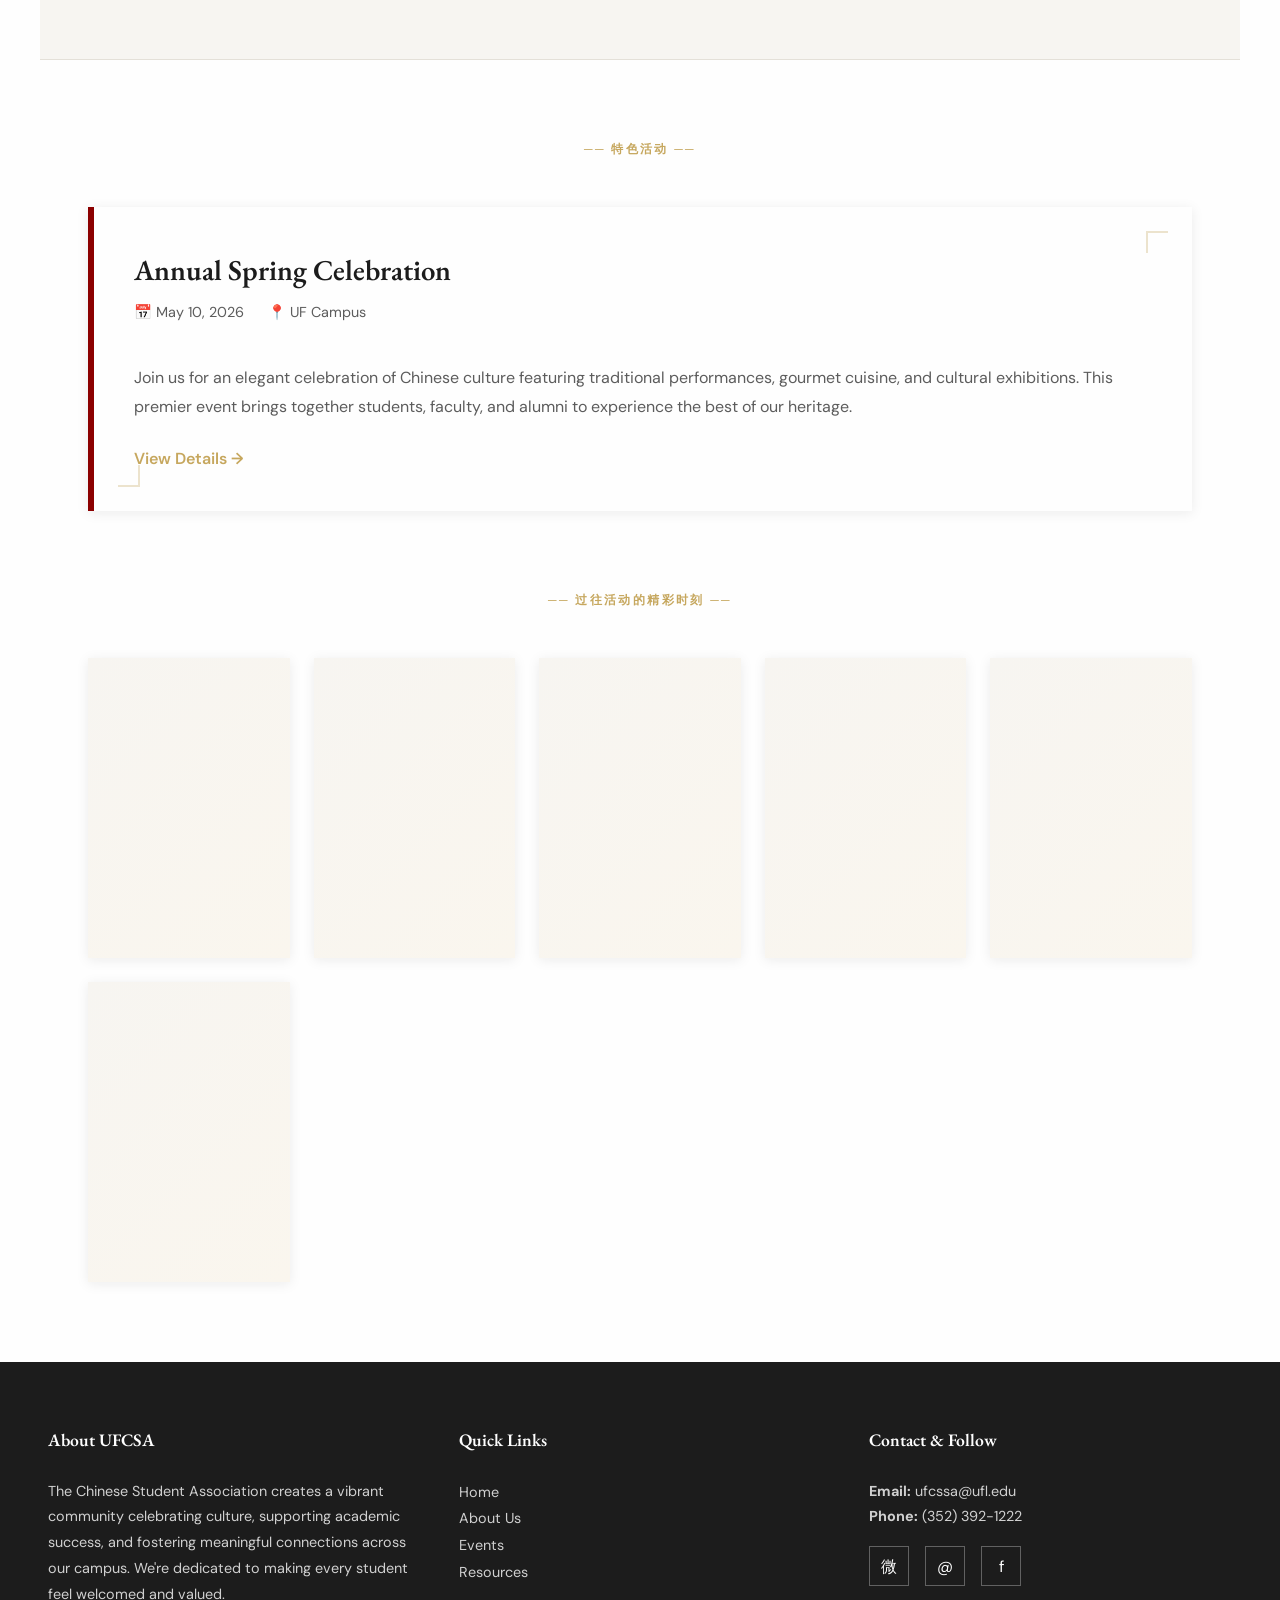
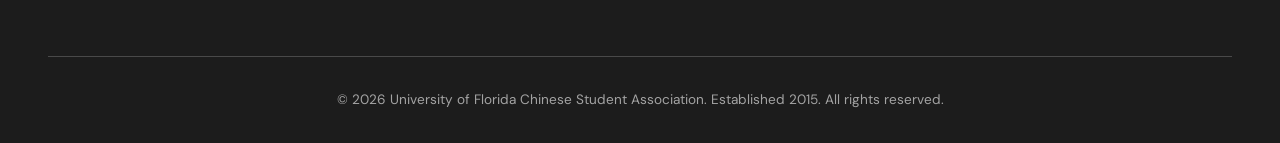
==== commit 9ba25823: "Replace SVG logo with logo.png" ====
--- a/index.html
+++ b/index.html
@@ -18,11 +18,7 @@
          ═════════════════════════════════════════════ -->
     <nav role="navigation" aria-label="Main navigation">
         <div class="nav-left">
-            <svg class="nav-seal" viewBox="0 0 100 100" xmlns="http://www.w3.org/2000/svg">
-                <circle cx="50" cy="50" r="48" fill="none" stroke="#8B0000" stroke-width="2"/>
-                <circle cx="50" cy="50" r="42" fill="none" stroke="#C6A75E" stroke-width="1.5" opacity="0.6"/>
-                <text x="50" y="58" font-family="'Noto Serif SC', serif" font-size="32" fill="#8B0000" text-anchor="middle" font-weight="600">中</text>
-            </svg>
+            <img src="logo.png" alt="UFCSA Logo" class="nav-seal">
             <span class="nav-wordmark">UFCSA</span>
         </div>
         
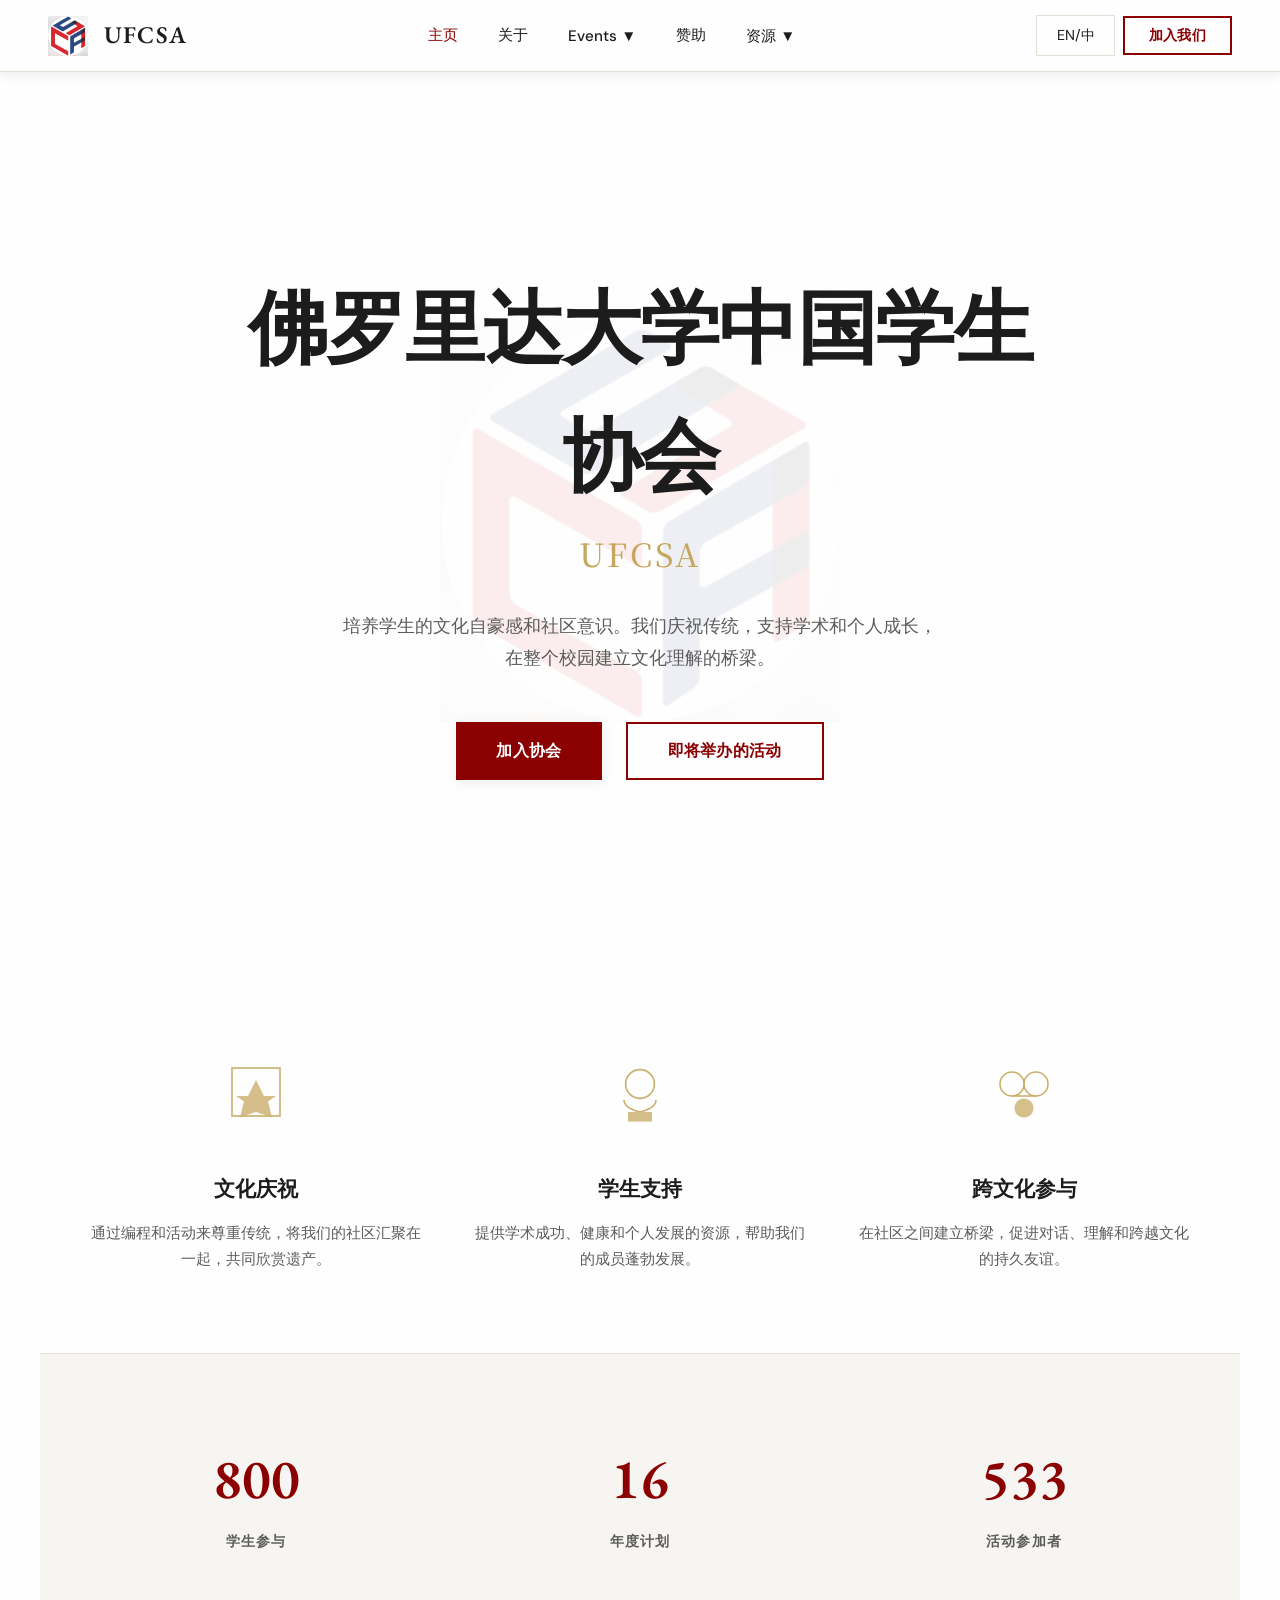
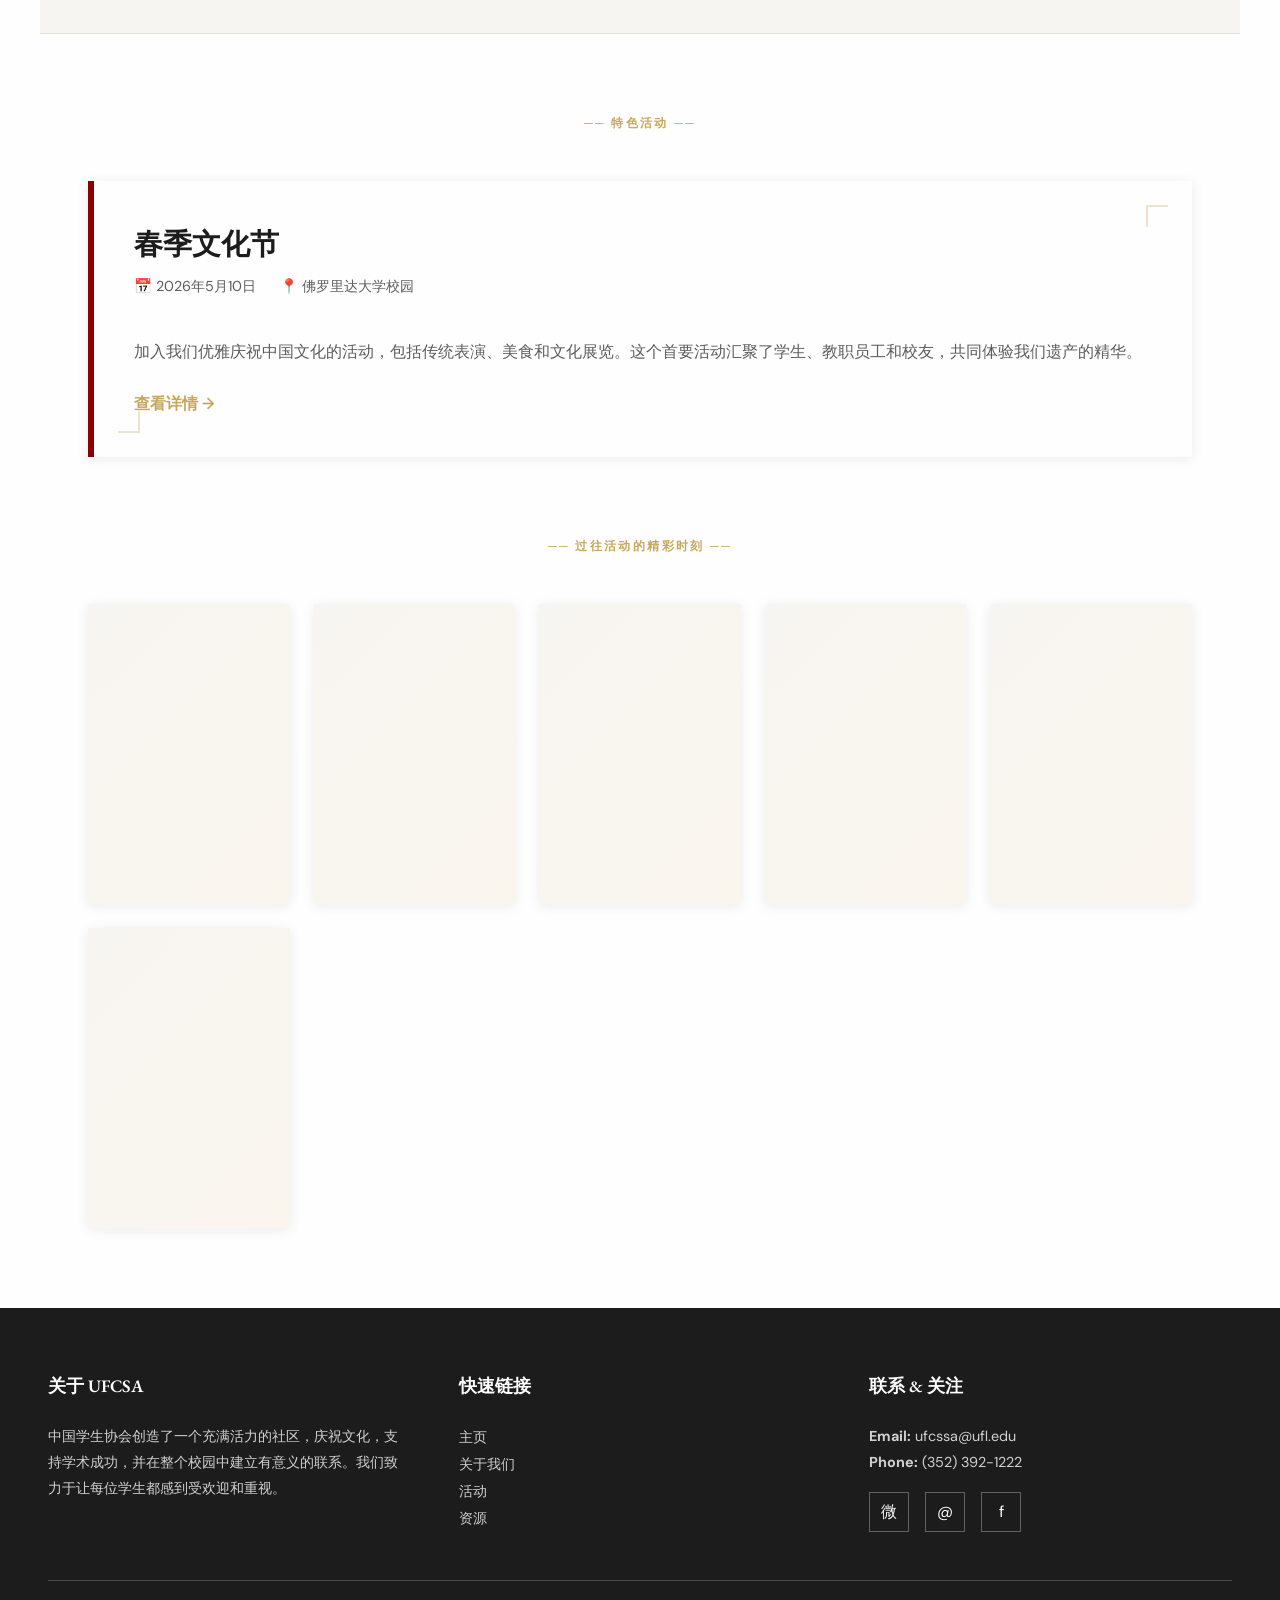
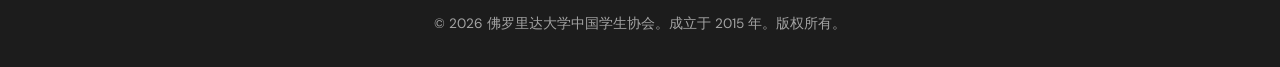
==== commit 6b9374f4: "Replace hero watermark SVG with logo.png" ====
--- a/index.html
+++ b/index.html
@@ -84,12 +84,7 @@
         <section id="page-home" class="page-section active">
             <!-- Hero -->
             <section class="hero">
-                <svg class="hero-watermark" viewBox="0 0 200 200" xmlns="http://www.w3.org/2000/svg">
-                    <circle cx="100" cy="100" r="95" fill="none" stroke="#8B0000" stroke-width="3"/>
-                    <circle cx="100" cy="100" r="80" fill="none" stroke="#C6A75E" stroke-width="2" opacity="0.7"/>
-                    <circle cx="100" cy="100" r="60" fill="none" stroke="#8B0000" stroke-width="1.5" opacity="0.5"/>
-                    <text x="100" y="115" font-family="'Noto Serif SC', serif" font-size="80" fill="#8B0000" text-anchor="middle" opacity="0.5" font-weight="600">中</text>
-                </svg>
+                <img src="logo.png" alt="UFCSA Logo Watermark" class="hero-watermark">
 
                 <div class="hero-content">
                     <h1 data-en="University of Florida Chinese Student Association" data-zh="佛罗里达大学中国学生协会">佛罗里达大学中国学生协会</h1>
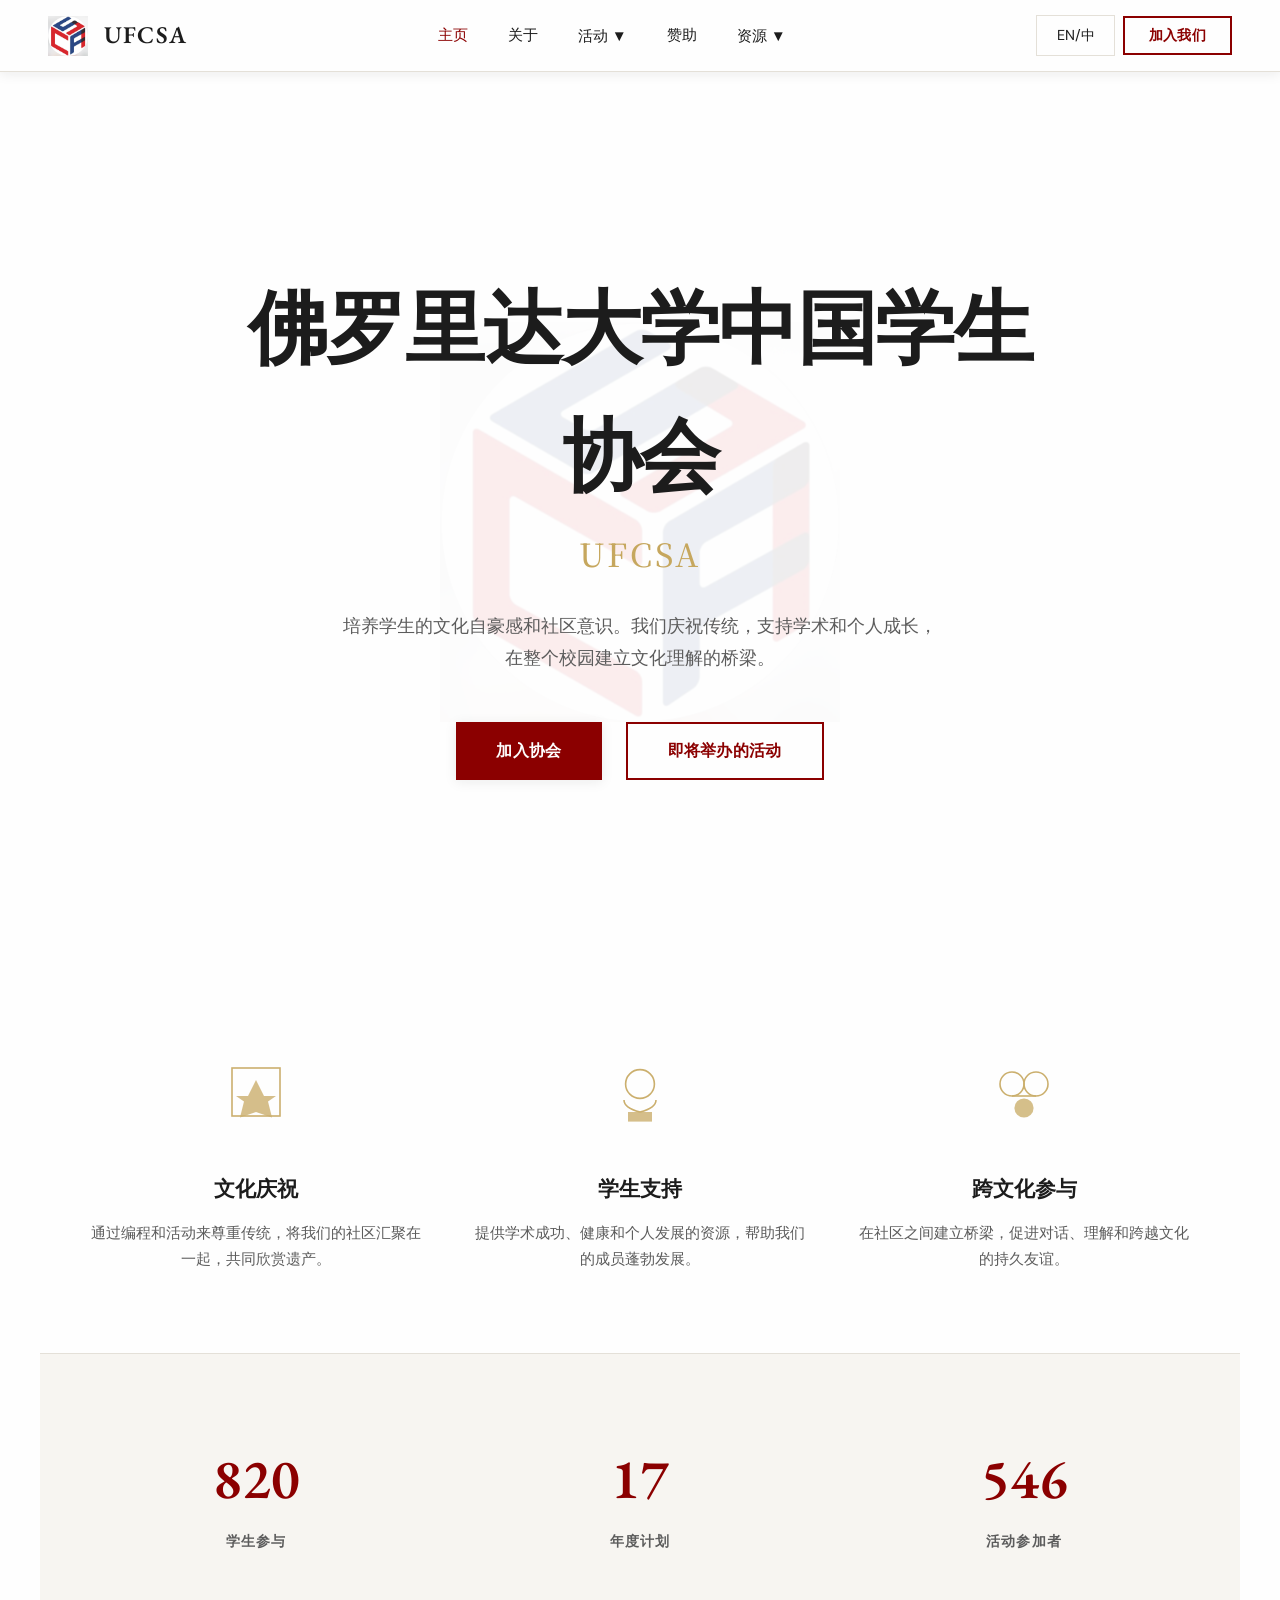
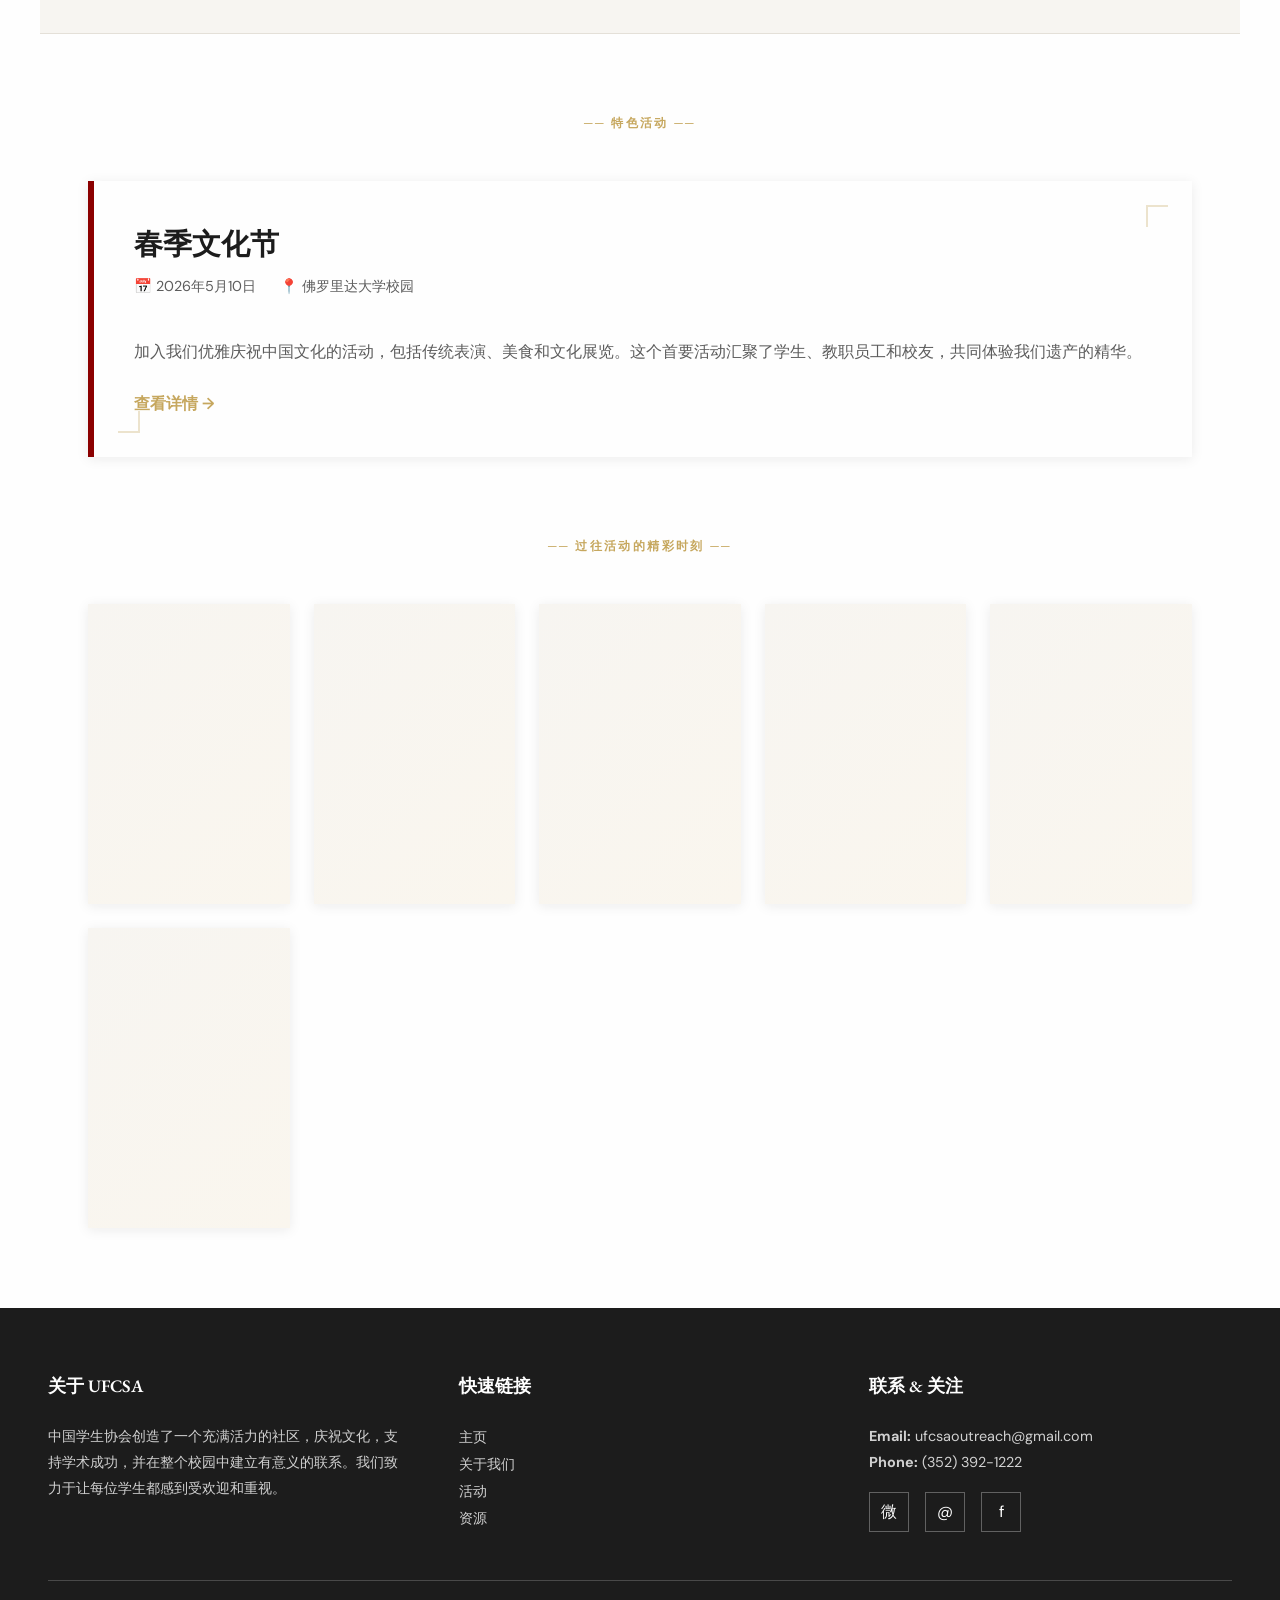
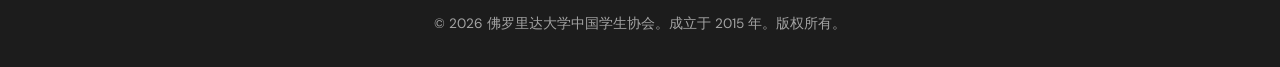
==== commit 639e1ae6: "fix the language and email" ====
--- a/index.html
+++ b/index.html
@@ -26,11 +26,11 @@
             <a data-page="home" role="menuitem" class="nav-link active" onclick="navigatePage('home')" data-en="Home" data-zh="主页">首页</a>
             <a data-page="about" role="menuitem" class="nav-link" onclick="navigatePage('about')" data-en="About" data-zh="关于">关于</a>
             <div class="nav-dropdown">
-                <a role="menuitem" class="nav-link" data-page="events" onclick="navigatePage('events'); toggleDropdown(event)">Events ▼</a>
+                <a role="menuitem" class="nav-link" data-page="events" onclick="navigatePage('events'); toggleDropdown(event)" data-en="Events ▼" data-zh="活动 ▼">Events ▼</a>
                 <div class="dropdown-menu">
-                    <a onclick="navigatePage('gallery'); closeDropdown()">Gallery</a>
-                    <a onclick="navigatePage('upcoming'); closeDropdown()">Upcoming Events</a>
-                    <a onclick="navigatePage('past'); closeDropdown()">Past Events</a>
+                    <a onclick="navigatePage('gallery'); closeDropdown()" data-en="Gallery" data-zh="相册">Gallery</a>
+                    <a onclick="navigatePage('upcoming'); closeDropdown()" data-en="Upcoming Events" data-zh="即将举办的活动">Upcoming Events</a>
+                    <a onclick="navigatePage('past'); closeDropdown()" data-en="Past Events" data-zh="过去的活动">Past Events</a>
                 </div>
             </div>
             <a data-page="sponsorship" role="menuitem" class="nav-link" onclick="navigatePage('sponsorship')" data-en="Sponsorship" data-zh="赞助">赞助</a>
@@ -60,11 +60,11 @@
         <nav style="padding: 0 1.5rem;">
             <a class="nav-link" data-page="home" onclick="navigatePage('home')">首页</a>
             <a class="nav-link" data-page="about" onclick="navigatePage('about')">关于</a>
-            <a class="nav-link" onclick="navigatePage('events'); toggleMobileDropdown(event)">活动 ▼</a>
+            <a class="nav-link" onclick="navigatePage('events'); toggleMobileDropdown(event)" data-en="Events ▼" data-zh="活动 ▼">活动 ▼</a>
             <div class="mobile-dropdown-menu" style="display: none; padding-left: 1rem;">
-                <a onclick="navigatePage('gallery'); closeDropdown()">Gallery</a>
-                <a onclick="navigatePage('upcoming'); closeDropdown()">Upcoming Events</a>
-                <a onclick="navigatePage('past'); closeDropdown()">Past Events</a>
+                <a onclick="navigatePage('gallery'); closeDropdown()" data-en="Gallery" data-zh="相册">Gallery</a>
+                <a onclick="navigatePage('upcoming'); closeDropdown()" data-en="Upcoming Events" data-zh="即将举办的活动">Upcoming Events</a>
+                <a onclick="navigatePage('past'); closeDropdown()" data-en="Past Events" data-zh="过去的活动">Past Events</a>
             </div>
             <a class="nav-link" data-page="sponsorship" onclick="navigatePage('sponsorship')">赞助</a>
             <a class="nav-link" onclick="navigatePage('resources'); toggleMobileDropdown(event)">资源 ▼</a>
@@ -901,7 +901,7 @@
 
             <div class="footer-column">
                 <h3 data-en="Contact & Follow" data-zh="联系 & 关注">联系 & 关注</h3>
-                <p><strong>Email:</strong> ufcssa@ufl.edu</p>
+                <p><strong>Email:</strong> ufcsaoutreach@gmail.com</p>
                 <p><strong>Phone:</strong> (352) 392-1222</p>
                 <div class="social-icons">
                     <div class="social-icon" title="WeChat" role="link" tabindex="0">微</div>
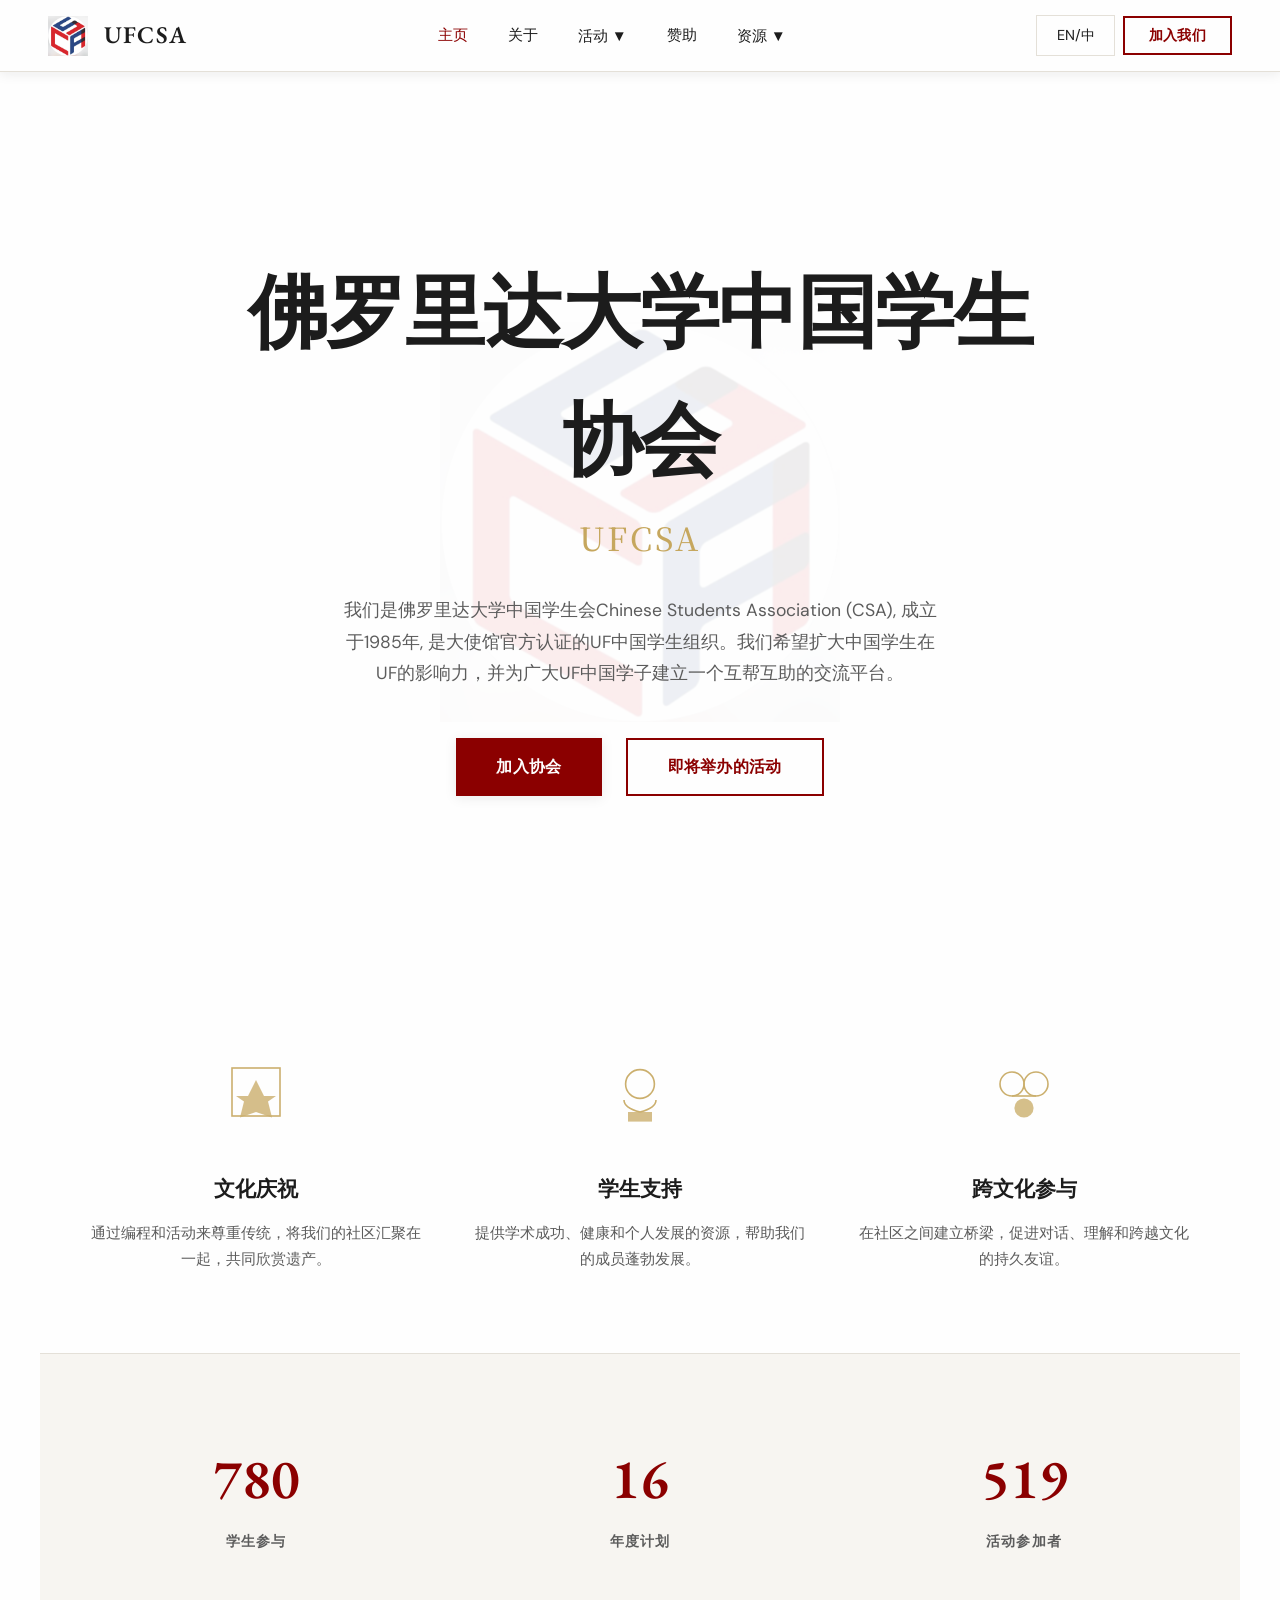
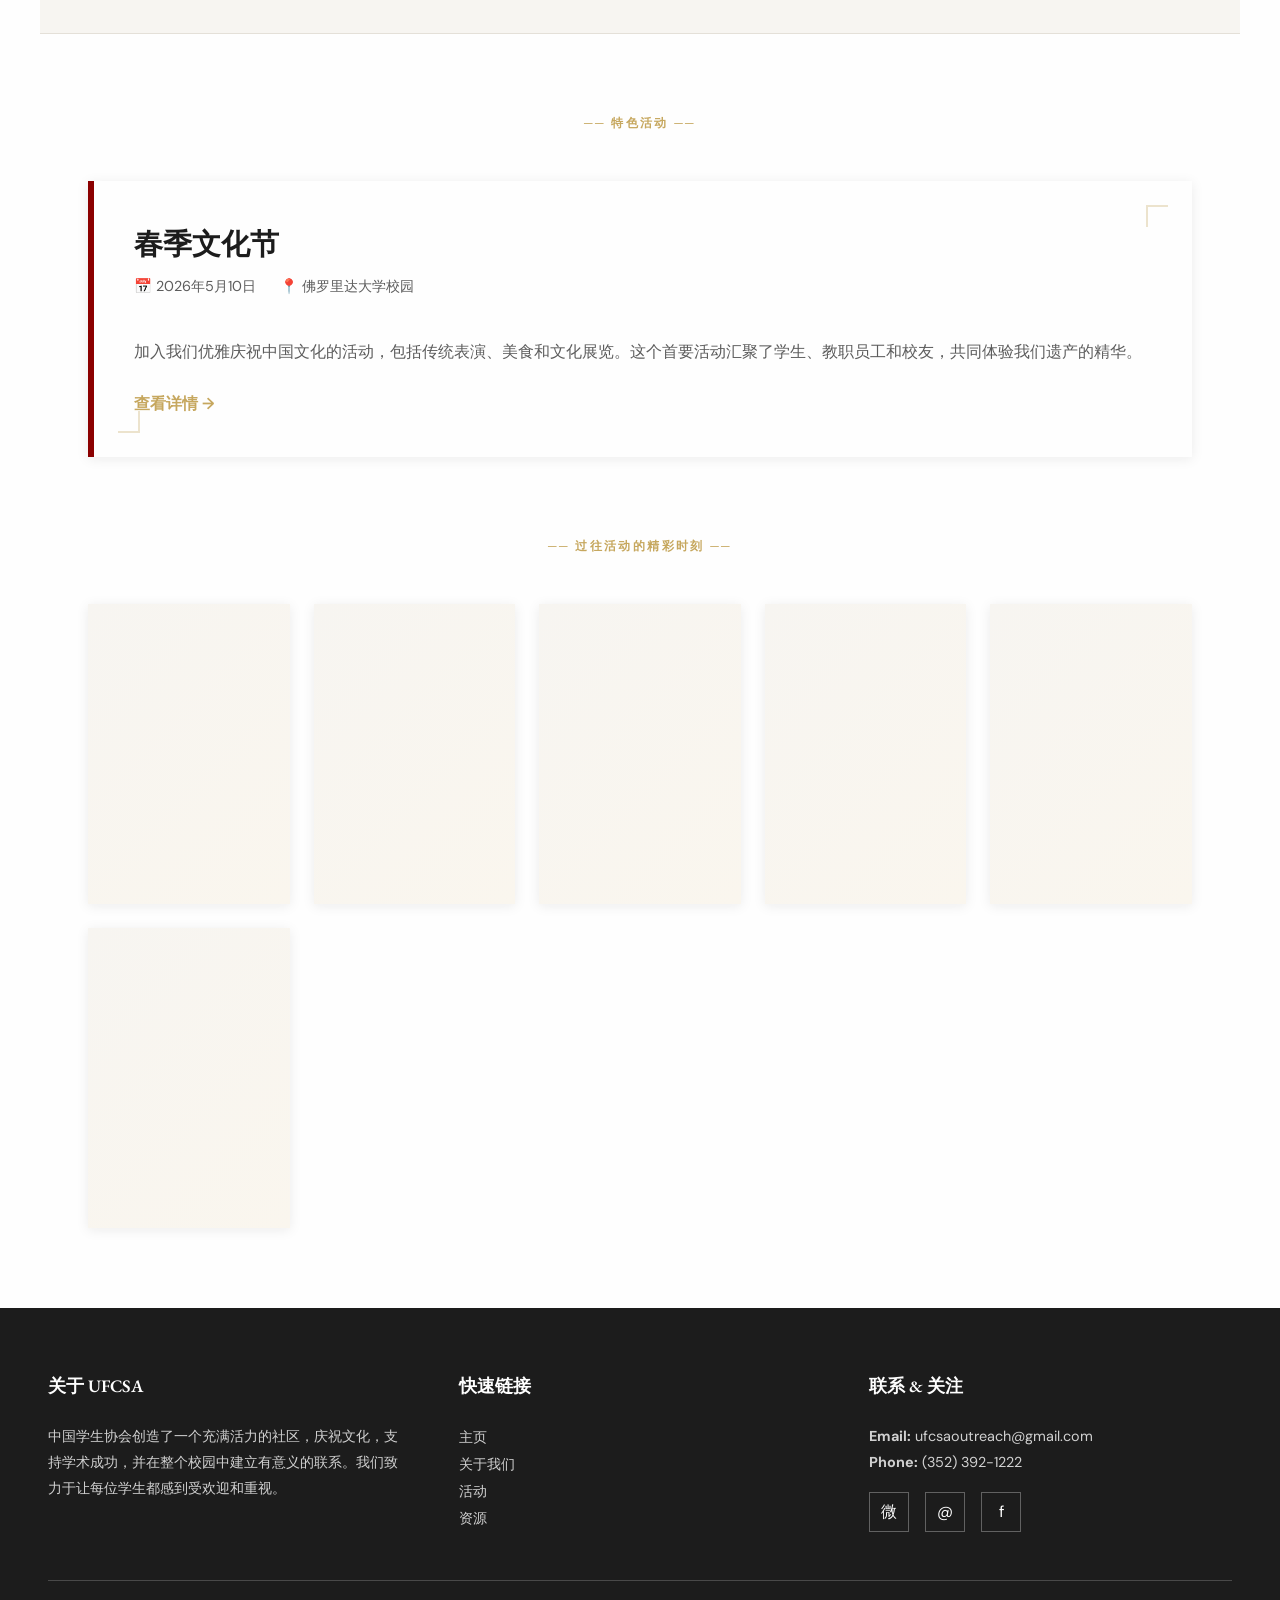
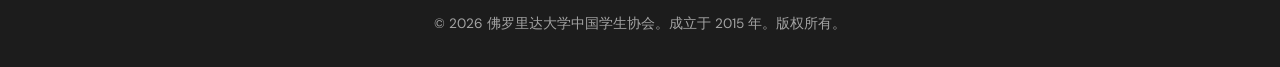
==== commit 15ac3ba4: "change the home intro" ====
--- a/index.html
+++ b/index.html
@@ -89,7 +89,7 @@
                 <div class="hero-content">
                     <h1 data-en="University of Florida Chinese Student Association" data-zh="佛罗里达大学中国学生协会">佛罗里达大学中国学生协会</h1>
                     <div class="subtitle-zh" data-en="UFCSA" data-zh="UFCSA">UFCSA</div>
-                    <p data-en="Fostering cultural pride and community among our students. We celebrate heritage, support academic and personal growth, and bridge cultural understanding across our campus." data-zh="培养学生的文化自豪感和社区意识。我们庆祝传统，支持学术和个人成长，在整个校园建立文化理解的桥梁。">培养学生的文化自豪感和社区意识。我们庆祝传统，支持学术和个人成长，在整个校园建立文化理解的桥梁。</p>
+                    <p data-en="Fostering cultural pride and community among our students. We celebrate heritage, support academic and personal growth, and bridge cultural understanding across our campus." data-zh="我们是佛罗里达大学中国学生会Chinese Students Association (CSA), 成立于1985年, 是大使馆官方认证的UF中国学生组织。我们希望扩大中国学生在UF的影响力，并为广大UF中国学子建立一个互帮互助的交流平台。"> 我们是佛罗里达大学中国学生会Chinese Students Association (CSA), 成立于1985年, 是大使馆官方认证的UF中国学生组织。我们希望扩大中国学生在UF的影响力，并为广大UF中国学子建立一个互帮互助的交流平台。</p>
                     <div class="hero-buttons">
                         <button class="btn-primary btn-join-hero" data-en="Join the Association" data-zh="加入协会">加入协会</button>
                         <button class="btn-secondary" onclick="navigatePage('events')" data-en="Upcoming Events" data-zh="即将举办的活动">即将举办的活动</button>
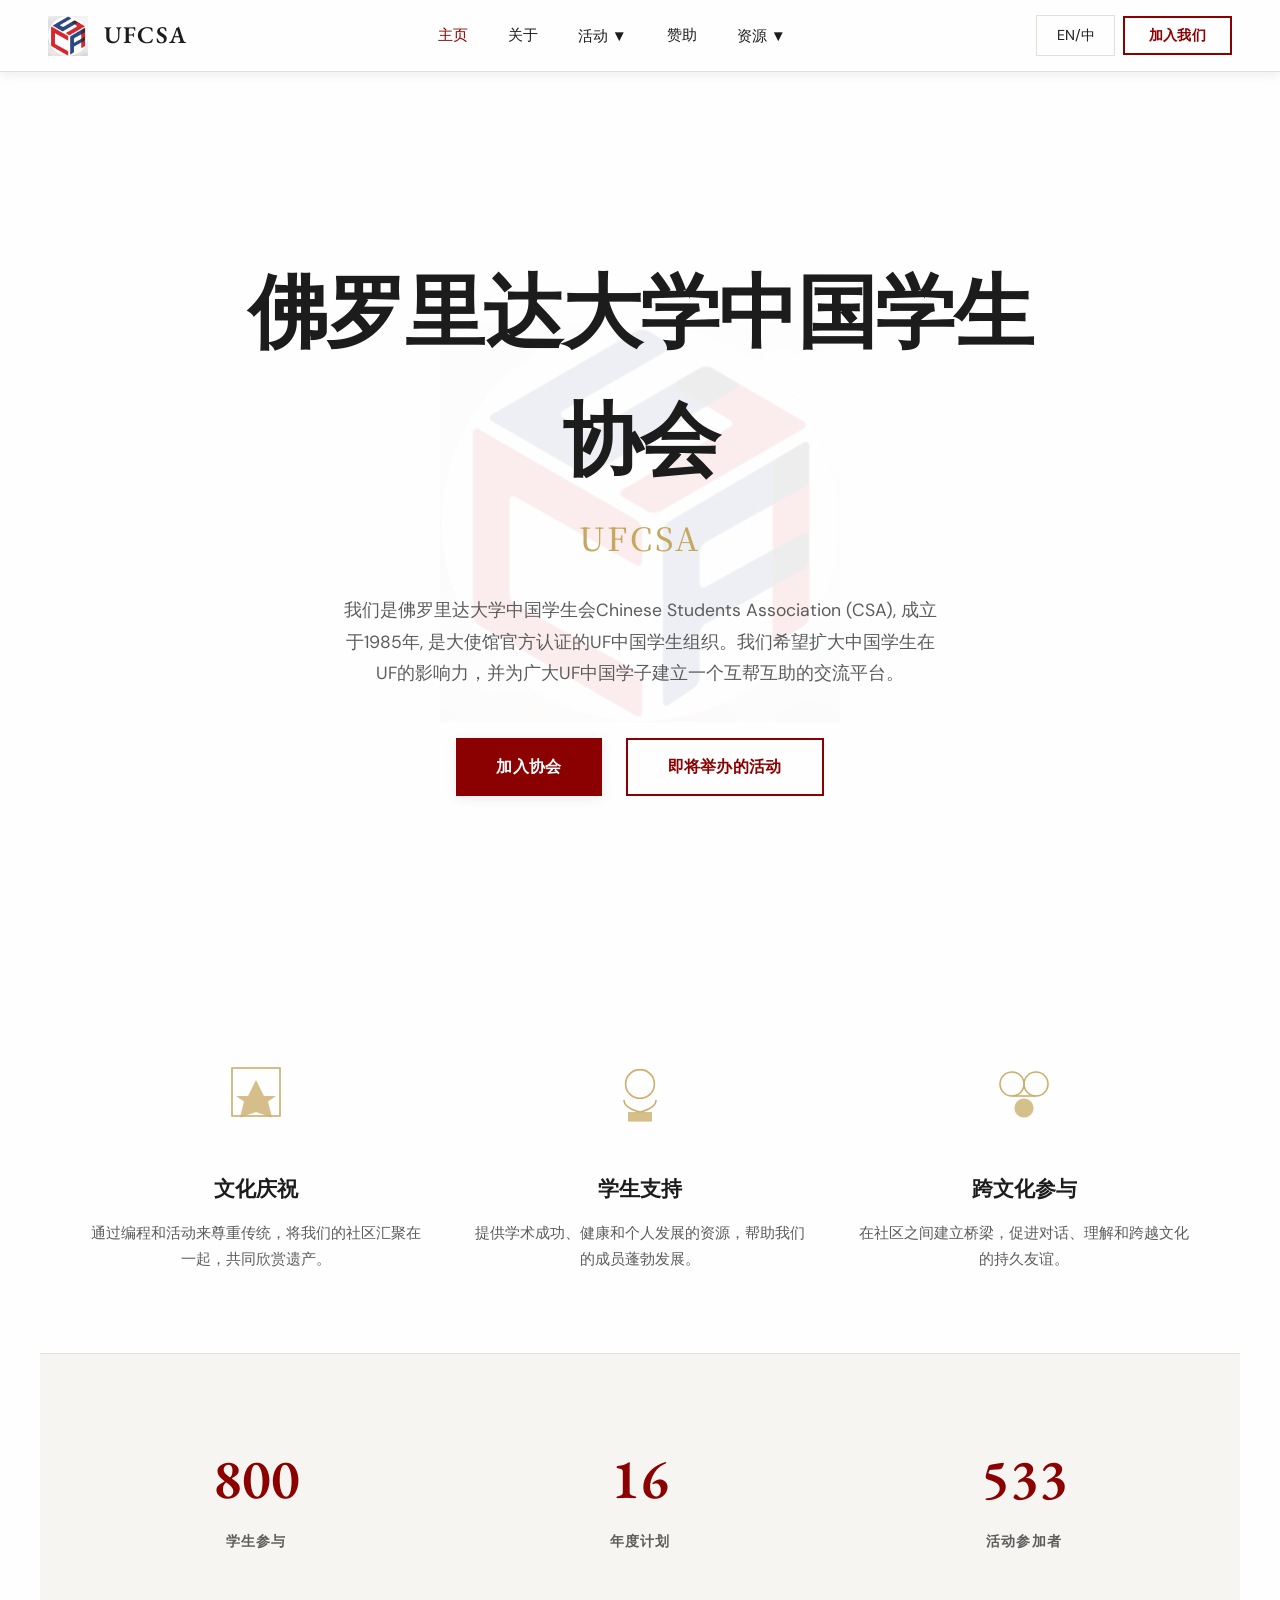
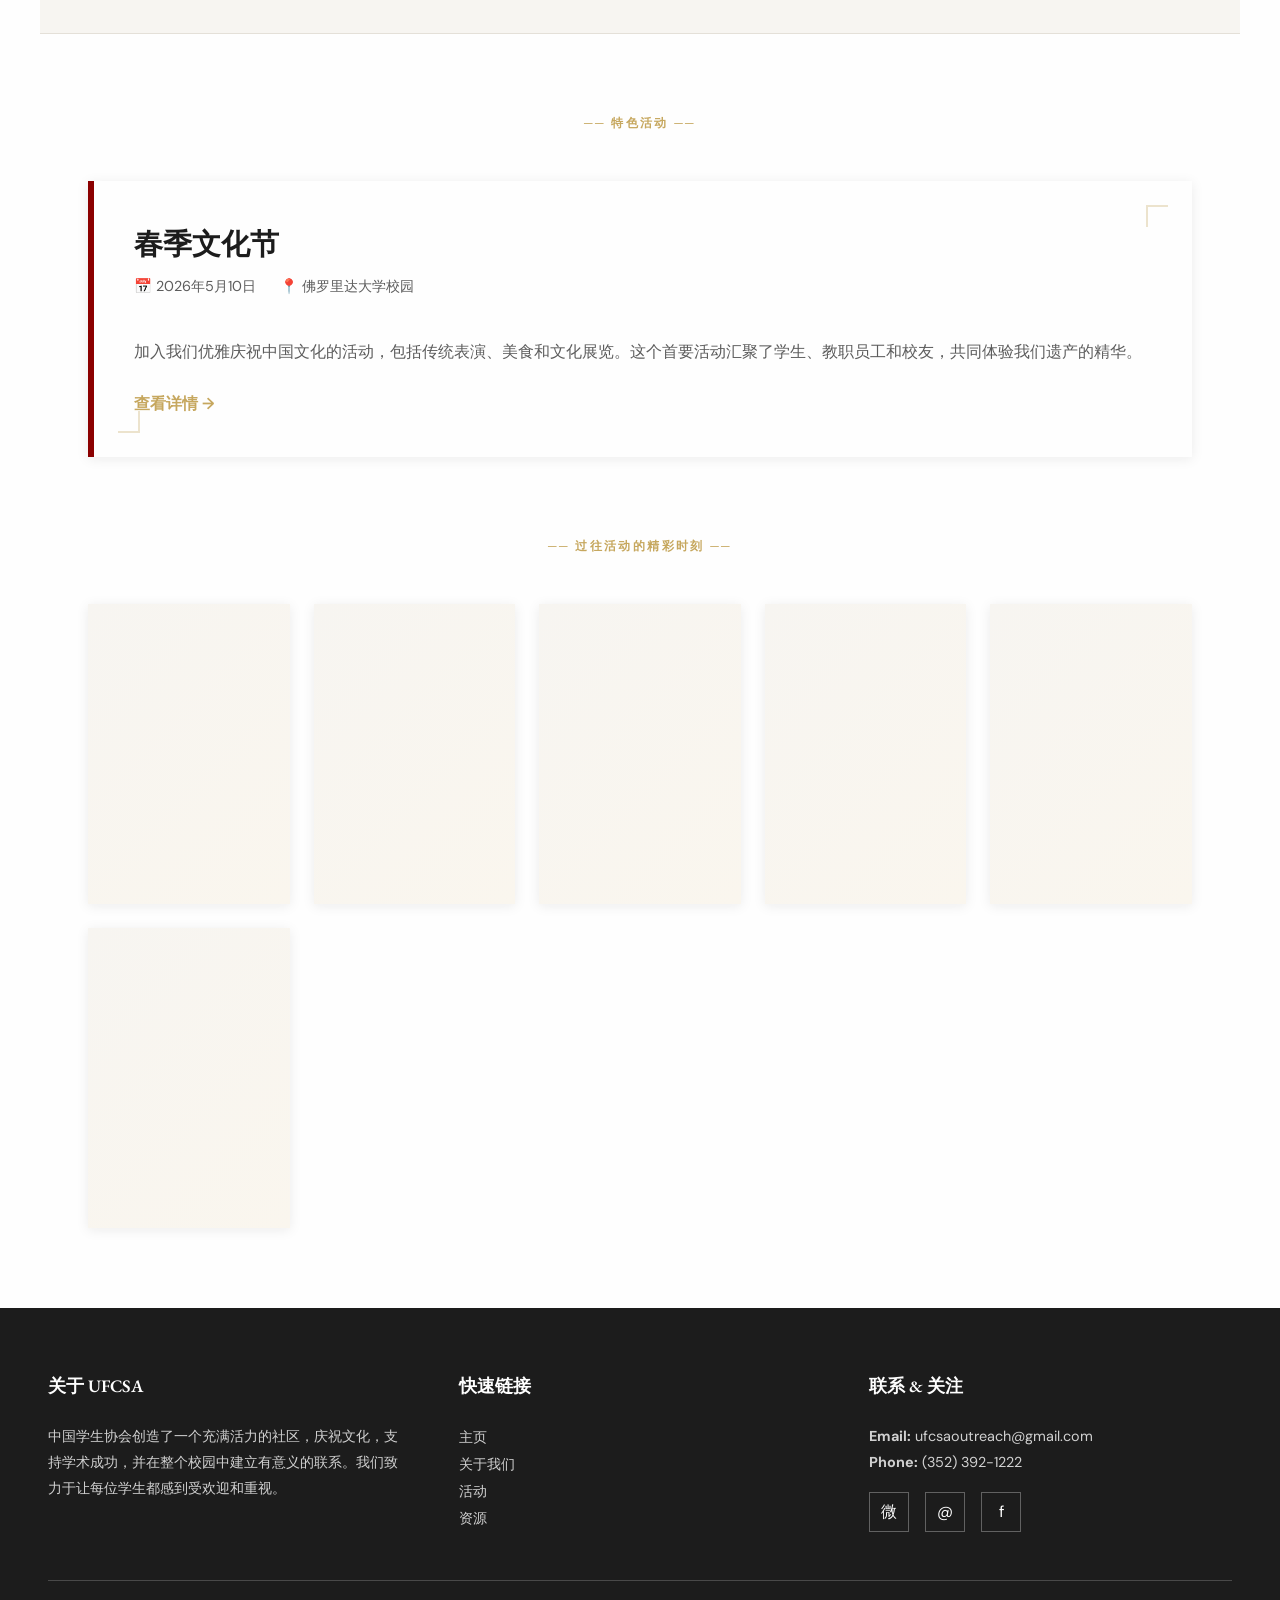
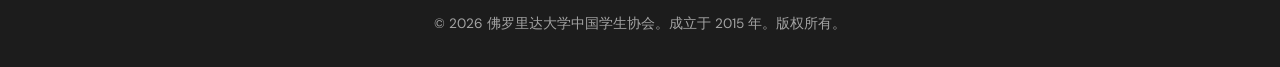
==== commit 53b3ab33: "added the english intro" ====
--- a/index.html
+++ b/index.html
@@ -89,7 +89,7 @@
                 <div class="hero-content">
                     <h1 data-en="University of Florida Chinese Student Association" data-zh="佛罗里达大学中国学生协会">佛罗里达大学中国学生协会</h1>
                     <div class="subtitle-zh" data-en="UFCSA" data-zh="UFCSA">UFCSA</div>
-                    <p data-en="Fostering cultural pride and community among our students. We celebrate heritage, support academic and personal growth, and bridge cultural understanding across our campus." data-zh="我们是佛罗里达大学中国学生会Chinese Students Association (CSA), 成立于1985年, 是大使馆官方认证的UF中国学生组织。我们希望扩大中国学生在UF的影响力，并为广大UF中国学子建立一个互帮互助的交流平台。"> 我们是佛罗里达大学中国学生会Chinese Students Association (CSA), 成立于1985年, 是大使馆官方认证的UF中国学生组织。我们希望扩大中国学生在UF的影响力，并为广大UF中国学子建立一个互帮互助的交流平台。</p>
+                    <p data-en="We are the University of Florida Chinese Students Association (CSA). Founded in 1985, we are the official UF Chinese student organization certified by the Embassy. We hope to expand the influence of Chinese students at UF and build a platform for mutual support and communication for all Chinese students at UF." data-zh="我们是佛罗里达大学中国学生会Chinese Students Association (CSA), 成立于1985年, 是大使馆官方认证的UF中国学生组织。我们希望扩大中国学生在UF的影响力，并为广大UF中国学子建立一个互帮互助的交流平台。"> 我们是佛罗里达大学中国学生会Chinese Students Association (CSA), 成立于1985年, 是大使馆官方认证的UF中国学生组织。我们希望扩大中国学生在UF的影响力，并为广大UF中国学子建立一个互帮互助的交流平台。</p>
                     <div class="hero-buttons">
                         <button class="btn-primary btn-join-hero" data-en="Join the Association" data-zh="加入协会">加入协会</button>
                         <button class="btn-secondary" onclick="navigatePage('events')" data-en="Upcoming Events" data-zh="即将举办的活动">即将举办的活动</button>
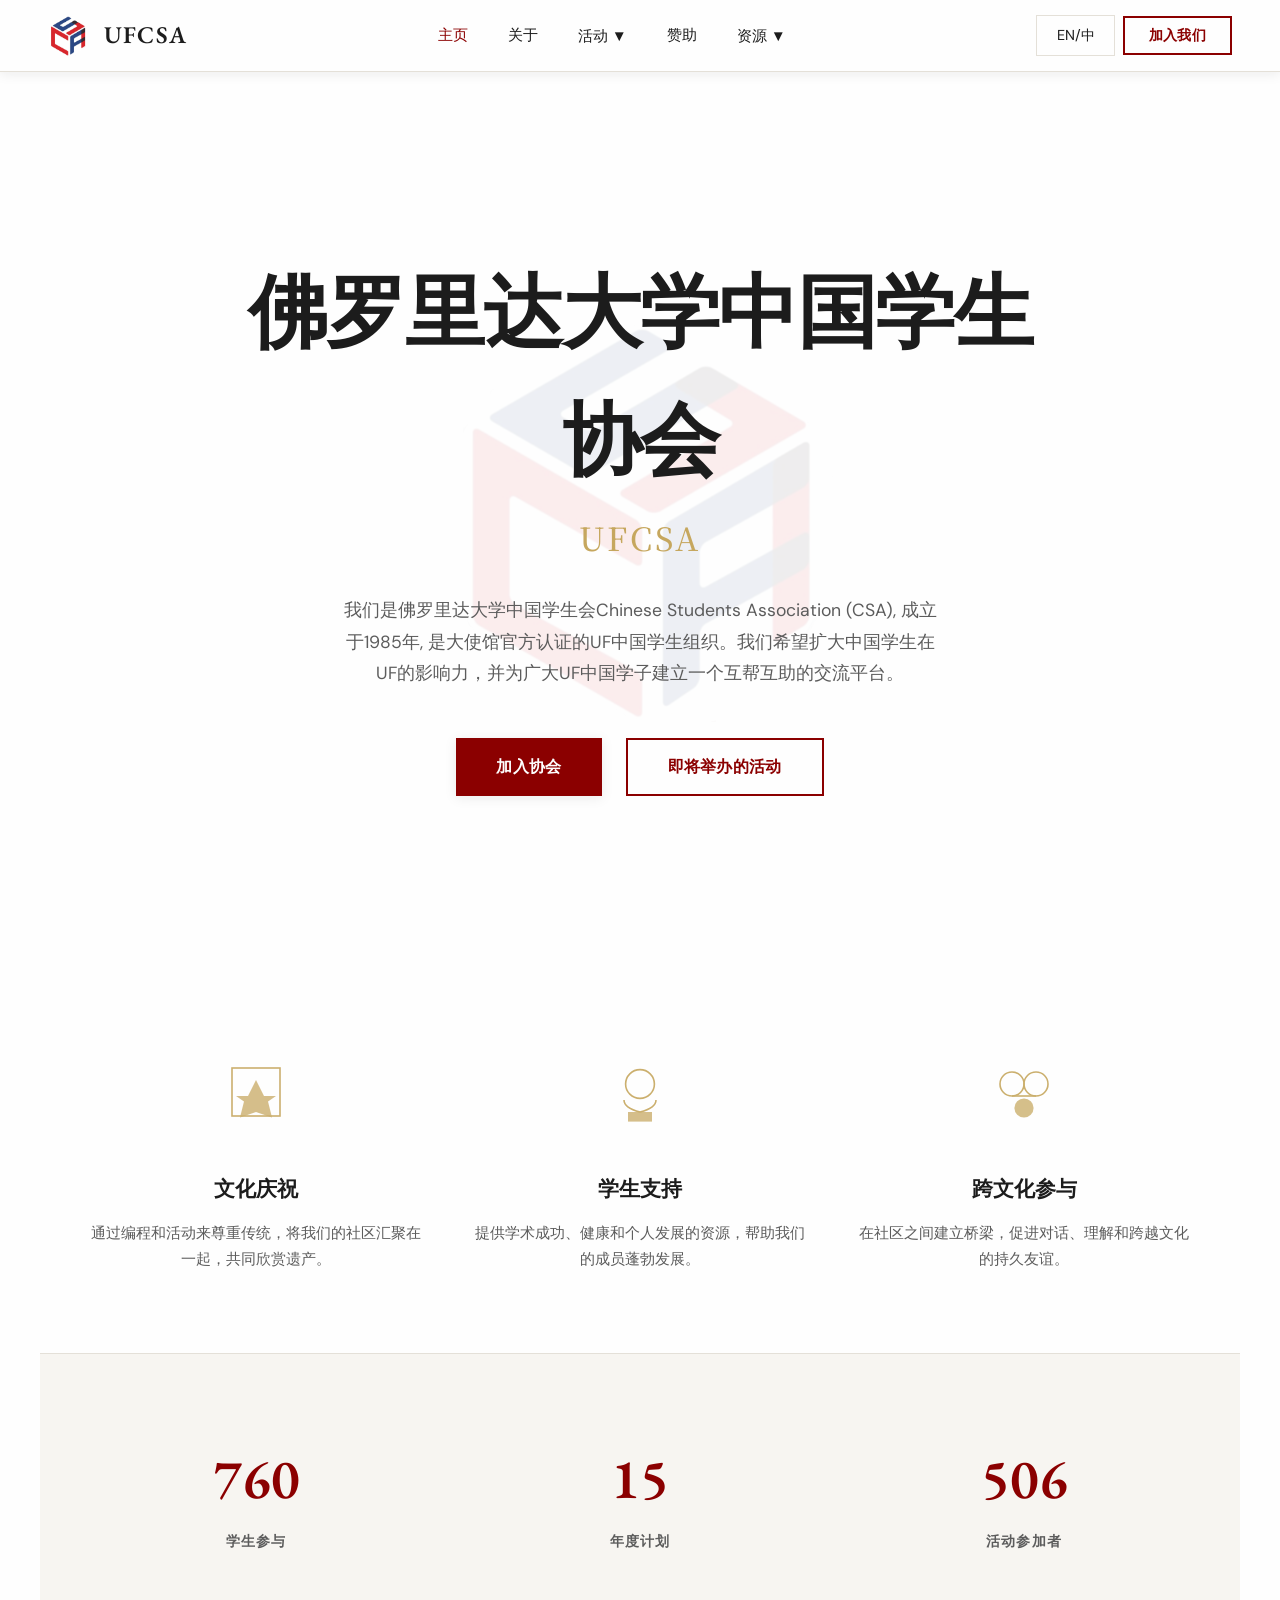
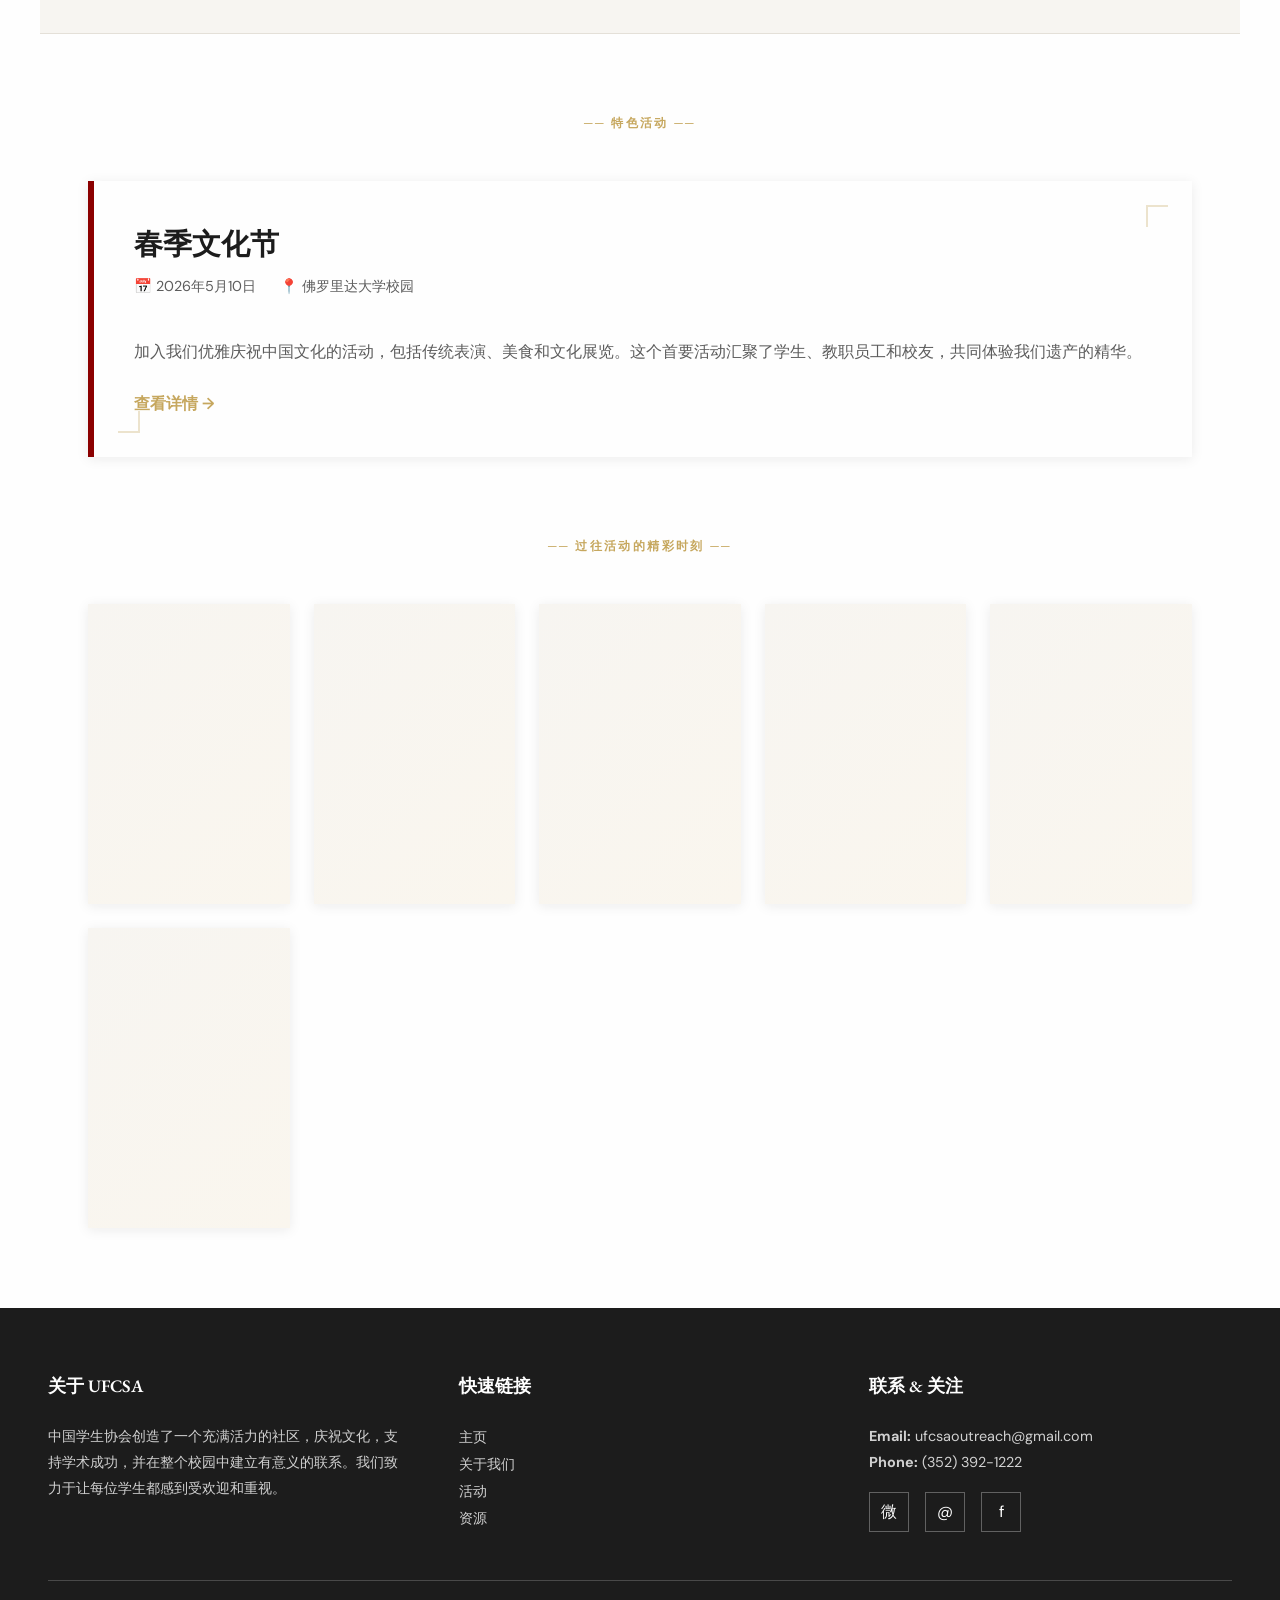
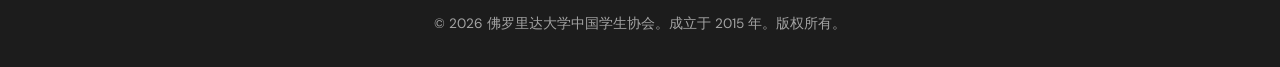
==== commit 6b40941f: "added click logo go back to home page" ====
--- a/index.html
+++ b/index.html
@@ -17,10 +17,10 @@
          NAVIGATION
          ═════════════════════════════════════════════ -->
     <nav role="navigation" aria-label="Main navigation">
-        <div class="nav-left">
+        <a href="#home" class="nav-left nav-brand" onclick="navigatePage('home'); return false;" aria-label="Go to homepage">
             <img src="logo.png" alt="UFCSA Logo" class="nav-seal">
             <span class="nav-wordmark">UFCSA</span>
-        </div>
+        </a>
         
         <div class="nav-center" role="menubar">
             <a data-page="home" role="menuitem" class="nav-link active" onclick="navigatePage('home')" data-en="Home" data-zh="主页">首页</a>
--- a/style.css
+++ b/style.css
@@ -59,6 +59,11 @@
     display: flex;
     align-items: center;
     gap: 1rem;
+}
+
+.nav-brand {
+    text-decoration: none;
+    cursor: pointer;
 }
 
 .nav-seal {
